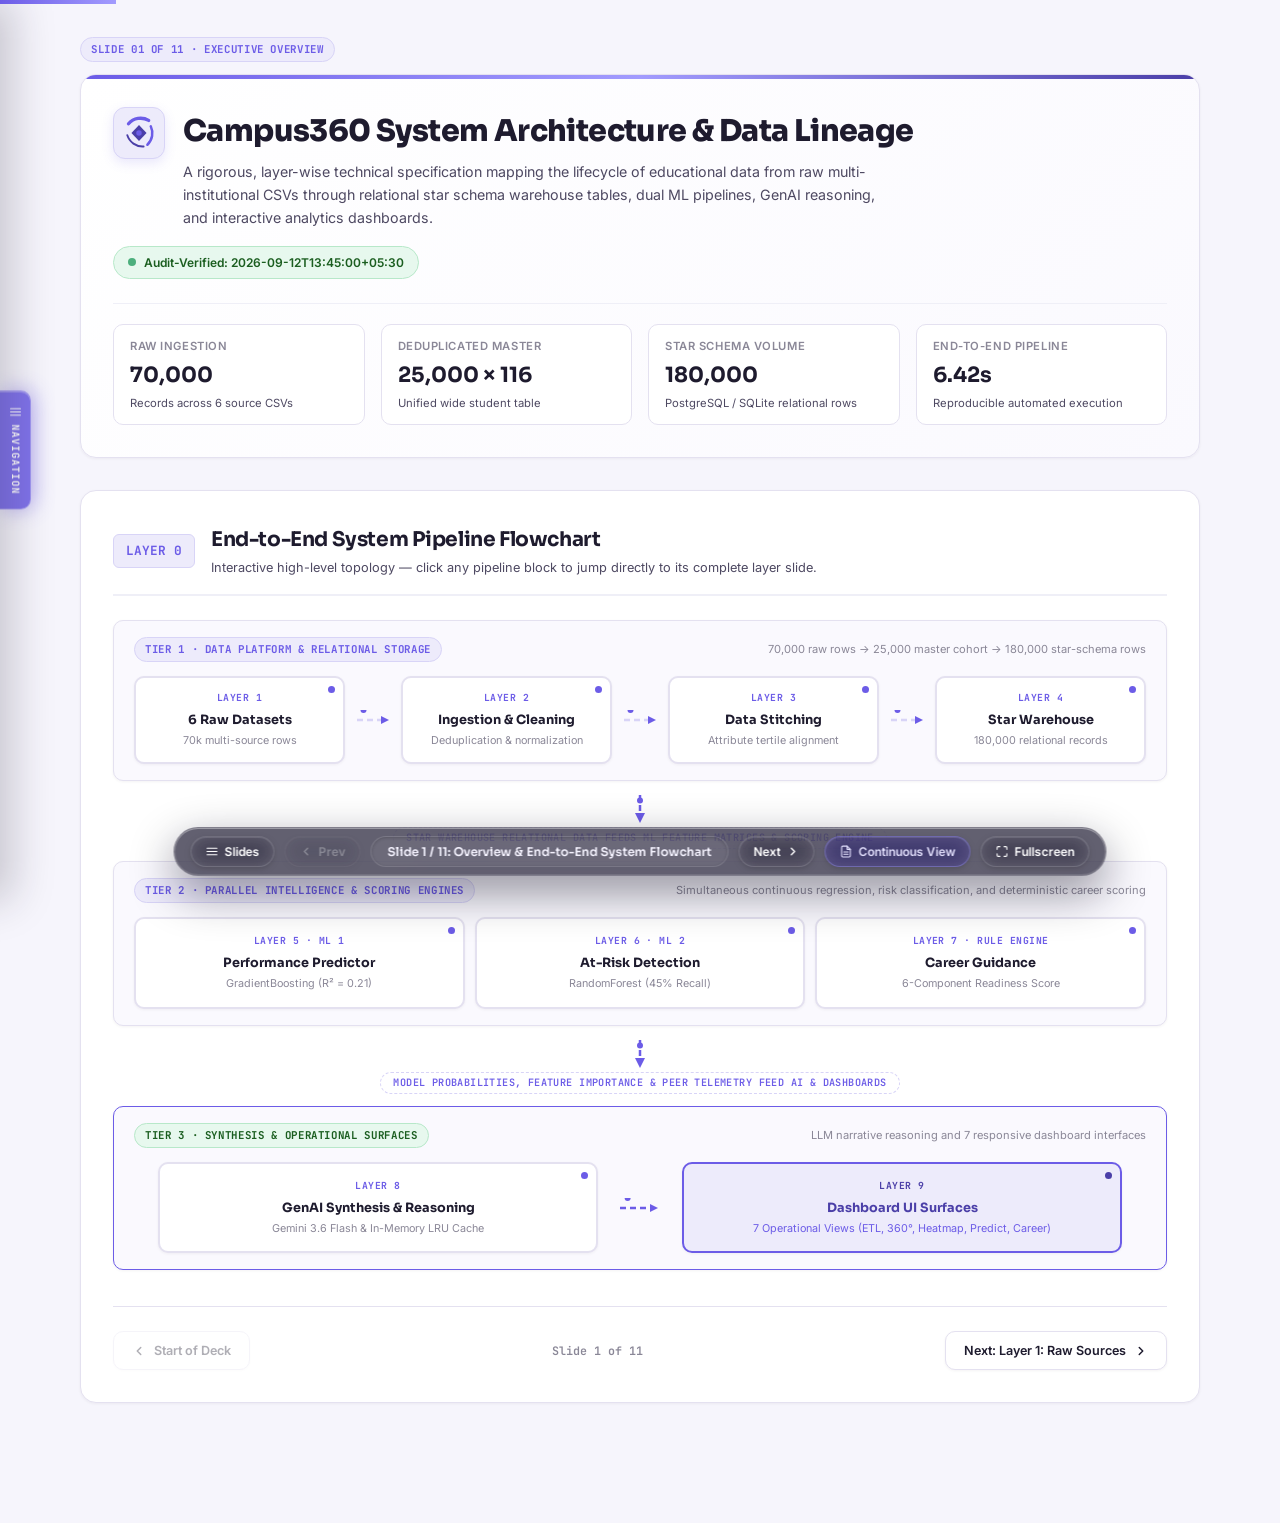
==== Arch.html @ 219dda18 "docs: add architecture reference HTML page and remove logo-full.svg asset" ====
<!DOCTYPE html>
<html lang="en">
<head>
  <meta charset="UTF-8" />
  <meta name="viewport" content="width=device-width, initial-scale=1.0" />
  <title>Campus360 — Architecture & Data Lineage Reference</title>
  <link rel="icon" type="image/svg+xml" href="src/dashboard/assets/logo-icon.svg" />
  <link rel="preconnect" href="https://fonts.googleapis.com" />
  <link rel="preconnect" href="https://fonts.gstatic.com" crossorigin />
  <link href="https://fonts.googleapis.com/css2?family=Inter:wght@400;500;600;700&family=Sora:wght@600;700;800&family=JetBrains+Mono:wght@400;500;600&display=swap" rel="stylesheet" />
  <style>
    :root {
      --primary: #6C5CE7;
      --primary-dark: #4B3FA8;
      --primary-light: #EDEBFB;
      --primary-border: #D8D4F7;
      --bg: #F6F5FC;
      --surface: #FFFFFF;
      --surface-subtle: #FAF9FE;
      --text: #1E1B2E;
      --text-secondary: #4E4962;
      --muted: #8A8797;
      --border: #E4E1F0;
      --border-light: #EFEFF7;
      --success: #4CAF7D;
      --success-bg: #E7F8EE;
      --success-border: #B7E8C9;
      --danger: #E85D75;
      --danger-bg: #FDEDEF;
      --danger-border: #F8B4C0;
      --warning: #D97706;
      --warning-bg: #FEF3C7;
      --warning-border: #FCD34D;
      --info: #3B82F6;
      --info-bg: #EFF6FF;
      --info-border: #BFDBFE;
      --radius-sm: 6px;
      --radius-md: 10px;
      --radius-lg: 16px;
      --shadow-sm: 0 1px 3px rgba(30, 27, 46, 0.05);
      --shadow-md: 0 4px 12px rgba(30, 27, 46, 0.08);
      --shadow-lg: 0 10px 25px rgba(108, 92, 231, 0.12);
    }

    * {
      box-sizing: border-box;
      margin: 0;
      padding: 0;
    }

    html {
      scroll-behavior: smooth;
      font-size: 15px;
    }

    body {
      font-family: 'Inter', -apple-system, BlinkMacSystemFont, sans-serif;
      background-color: var(--bg);
      color: var(--text);
      line-height: 1.6;
      -webkit-font-smoothing: antialiased;
      overflow-x: hidden;
    }

    h1, h2, h3, h4, h5 {
      font-family: 'Sora', sans-serif;
      color: var(--text);
      letter-spacing: -0.02em;
    }

    code, pre {
      font-family: 'JetBrains Mono', monospace;
    }

    /* Container Layout */
    .app-layout {
      display: flex;
      min-height: 100vh;
      position: relative;
    }

    /* Top Presentation Progress Bar */
    #presentation-progress {
      position: fixed;
      top: 0;
      left: 0;
      height: 4px;
      background: linear-gradient(90deg, #6C5CE7 0%, #A29BFE 100%);
      z-index: 1500;
      transition: width 0.25s cubic-bezier(0.16, 1, 0.3, 1);
      width: 9%;
    }

    /* Left Edge Hover Trigger Hotspot */
    .sidebar-hover-zone {
      position: fixed;
      top: 0;
      left: 0;
      width: 28px;
      height: 100vh;
      z-index: 998;
      background: transparent;
    }

    /* Left Floating Peek Tab - Glassmorphism */
    .sidebar-peek-tab {
      position: fixed;
      left: 0;
      top: 50%;
      transform: translateY(-50%);
      background: rgba(108, 92, 231, 0.85);
      -webkit-backdrop-filter: blur(14px) saturate(180%);
      backdrop-filter: blur(14px) saturate(180%);
      color: #FFFFFF;
      padding: 14px 7px;
      border-top-right-radius: 10px;
      border-bottom-right-radius: 10px;
      border: 1px solid rgba(255, 255, 255, 0.25);
      border-left: none;
      font-size: 0.68rem;
      font-weight: 700;
      font-family: 'JetBrains Mono', monospace;
      writing-mode: vertical-rl;
      text-orientation: mixed;
      letter-spacing: 0.1em;
      cursor: pointer;
      box-shadow: 3px 0 20px rgba(108, 92, 231, 0.45), 0 1px 0 rgba(255, 255, 255, 0.3) inset;
      z-index: 999;
      transition: all 0.2s ease;
      display: flex;
      align-items: center;
      gap: 6px;
      user-select: none;
    }

    .sidebar-peek-tab:hover {
      background: rgba(108, 92, 231, 0.98);
      padding-right: 10px;
      box-shadow: 4px 0 24px rgba(108, 92, 231, 0.6), 0 1px 0 rgba(255, 255, 255, 0.4) inset;
    }

    /* Sidebar Navigation (Slide-out Drawer in Presentation Mode) */
    .sidebar {
      width: 300px;
      background-color: var(--surface);
      border-right: 1px solid var(--border);
      position: fixed;
      top: 0;
      left: 0;
      height: 100vh;
      overflow-y: auto;
      flex-shrink: 0;
      display: flex;
      flex-direction: column;
      padding: 24px 18px;
      z-index: 1100;
      transform: translateX(-100%);
      transition: transform 0.28s cubic-bezier(0.16, 1, 0.3, 1);
      box-shadow: 12px 0 40px rgba(30, 27, 46, 0.22);
    }

    /* Open state for sidebar on hover or when pinned */
    .sidebar.is-hovered,
    .sidebar:hover,
    .sidebar.is-pinned {
      transform: translateX(0);
    }

    /* When pinned, adjust layout for desktop */
    body.sidebar-pinned .sidebar {
      transform: translateX(0);
    }
    body.sidebar-pinned .main-content {
      margin-left: 300px;
    }
    body.sidebar-pinned .sidebar-peek-tab {
      display: none;
    }

    .brand {
      display: flex;
      align-items: center;
      justify-content: space-between;
      margin-bottom: 20px;
      padding-bottom: 16px;
      border-bottom: 1px solid var(--border-light);
    }

    .brand-left {
      display: flex;
      align-items: center;
      gap: 12px;
    }

    .brand-icon {
      width: 40px;
      height: 40px;
      border-radius: 10px;
      background: linear-gradient(135deg, var(--primary) 0%, var(--primary-dark) 100%);
      color: white;
      display: flex;
      align-items: center;
      justify-content: center;
      font-family: 'Sora', sans-serif;
      font-weight: 800;
      font-size: 18px;
      box-shadow: 0 4px 10px rgba(108, 92, 231, 0.35);
    }

    .brand-text h1 {
      font-size: 1.1rem;
      font-weight: 700;
      color: var(--text);
    }

    .brand-text p {
      font-size: 0.72rem;
      color: var(--muted);
      font-weight: 600;
      text-transform: uppercase;
      letter-spacing: 0.05em;
    }

    .pin-btn {
      background: var(--surface-subtle);
      border: 1px solid var(--border);
      border-radius: 6px;
      padding: 5px 8px;
      font-size: 0.75rem;
      color: var(--muted);
      cursor: pointer;
      transition: all 0.15s ease;
    }

    .pin-btn:hover {
      color: var(--primary);
      border-color: var(--primary-border);
      background: var(--primary-light);
    }

    .pin-btn.pinned {
      background: var(--primary);
      color: #FFFFFF;
      border-color: var(--primary);
    }

    .sidebar-meta {
      background: var(--surface-subtle);
      border: 1px solid var(--border-light);
      border-radius: var(--radius-sm);
      padding: 10px 12px;
      margin-bottom: 16px;
      font-size: 0.75rem;
    }

    .sidebar-meta div {
      display: flex;
      justify-content: space-between;
      margin-bottom: 4px;
    }

    .sidebar-meta div:last-child {
      margin-bottom: 0;
    }

    .sidebar-meta .label {
      color: var(--muted);
    }

    .sidebar-meta .value {
      font-weight: 600;
      color: var(--text);
    }

    .nav-header {
      font-size: 0.7rem;
      text-transform: uppercase;
      letter-spacing: 0.08em;
      color: var(--muted);
      font-weight: 700;
      margin: 8px 0 8px 6px;
      display: flex;
      justify-content: space-between;
      align-items: center;
    }

    .nav-list {
      list-style: none;
      display: flex;
      flex-direction: column;
      gap: 3px;
      flex: 1;
    }

    .nav-link {
      display: flex;
      align-items: center;
      gap: 10px;
      padding: 8px 12px;
      border-radius: var(--radius-sm);
      color: var(--text-secondary);
      text-decoration: none;
      font-size: 0.83rem;
      font-weight: 500;
      transition: all 0.15s ease;
      cursor: pointer;
    }

    .nav-link:hover {
      background-color: var(--primary-light);
      color: var(--primary);
    }

    .nav-link.active {
      background-color: var(--primary);
      color: #FFFFFF;
      font-weight: 600;
      box-shadow: 0 2px 8px rgba(108, 92, 231, 0.25);
    }

    .nav-badge {
      font-size: 0.7rem;
      font-family: 'JetBrains Mono', monospace;
      padding: 2px 6px;
      border-radius: 4px;
      background: rgba(0, 0, 0, 0.05);
      color: inherit;
      margin-right: 2px;
    }

    .nav-link.active .nav-badge {
      background: rgba(255, 255, 255, 0.25);
      color: #FFFFFF;
    }

    /* Main Content Area */
    .main-content {
      flex: 1;
      min-width: 0;
      padding: 36px 48px 120px 48px;
      transition: margin-left 0.28s cubic-bezier(0.16, 1, 0.3, 1);
    }

    .content-wrapper {
      max-width: 1120px;
      margin: 0 auto;
    }

    /* Presentation Slide System */
    .presentation-slide {
      display: none;
    }

    .presentation-slide.active-slide {
      display: block;
      animation: slideFadeIn 0.25s cubic-bezier(0.16, 1, 0.3, 1);
    }

    @keyframes slideFadeIn {
      from {
        opacity: 0;
        transform: translateY(8px);
      }
      to {
        opacity: 1;
        transform: translateY(0);
      }
    }

    /* Continuous Scroll Mode (When toggled by user) */
    body.continuous-mode .presentation-slide {
      display: block !important;
      margin-bottom: 40px;
    }
    body.continuous-mode #presentation-progress {
      display: none;
    }

    /* Slide Header Meta Tag */
    .slide-meta-badge {
      display: inline-flex;
      align-items: center;
      gap: 6px;
      font-family: 'JetBrains Mono', monospace;
      font-size: 0.72rem;
      font-weight: 700;
      padding: 3px 10px;
      border-radius: 20px;
      background: var(--primary-light);
      color: var(--primary);
      border: 1px solid var(--primary-border);
      margin-bottom: 12px;
      text-transform: uppercase;
      letter-spacing: 0.06em;
    }

    /* Header Banner */
    .page-header {
      background: linear-gradient(135deg, #FFFFFF 0%, #FAF9FE 100%);
      border: 1px solid var(--border);
      border-radius: var(--radius-lg);
      padding: 32px;
      margin-bottom: 32px;
      box-shadow: var(--shadow-sm);
      position: relative;
      overflow: hidden;
    }

    .page-header::before {
      content: "";
      position: absolute;
      top: 0;
      left: 0;
      right: 0;
      height: 4px;
      background: linear-gradient(90deg, var(--primary) 0%, #A29BFE 50%, var(--primary-dark) 100%);
    }

    .header-top {
      display: flex;
      justify-content: space-between;
      align-items: flex-start;
      margin-bottom: 12px;
      flex-wrap: wrap;
      gap: 16px;
    }

    .header-title-group h1 {
      font-size: 2rem;
      font-weight: 800;
      color: var(--text);
      margin-bottom: 6px;
    }

    .header-title-group p {
      font-size: 0.95rem;
      color: var(--text-secondary);
      max-width: 720px;
    }

    .verification-chip {
      display: inline-flex;
      align-items: center;
      gap: 8px;
      background: var(--success-bg);
      border: 1px solid var(--success-border);
      color: #1B5E20;
      padding: 6px 14px;
      border-radius: 20px;
      font-size: 0.8rem;
      font-weight: 600;
    }

    .pulse-dot {
      width: 8px;
      height: 8px;
      border-radius: 50%;
      background: var(--success);
      box-shadow: 0 0 0 rgba(76, 175, 125, 0.4);
      animation: pulse 2s infinite;
    }

    @keyframes pulse {
      0% { box-shadow: 0 0 0 0 rgba(76, 175, 125, 0.7); }
      70% { box-shadow: 0 0 0 8px rgba(76, 175, 125, 0); }
      100% { box-shadow: 0 0 0 0 rgba(76, 175, 125, 0); }
    }

    .header-stats {
      display: grid;
      grid-template-columns: repeat(auto-fit, minmax(180px, 1fr));
      gap: 16px;
      margin-top: 24px;
      padding-top: 20px;
      border-top: 1px solid var(--border-light);
    }

    .stat-card {
      background: var(--surface);
      border: 1px solid var(--border);
      border-radius: var(--radius-md);
      padding: 12px 16px;
    }

    .stat-card .stat-label {
      font-size: 0.75rem;
      color: var(--muted);
      text-transform: uppercase;
      font-weight: 600;
      letter-spacing: 0.05em;
    }

    .stat-card .stat-val {
      font-family: 'Sora', sans-serif;
      font-size: 1.4rem;
      font-weight: 700;
      color: var(--text);
      margin-top: 4px;
    }

    .stat-card .stat-desc {
      font-size: 0.75rem;
      color: var(--text-secondary);
      margin-top: 2px;
    }

    /* Layer Section Styles */
    .layer-section {
      background: var(--surface);
      border: 1px solid var(--border);
      border-radius: var(--radius-lg);
      padding: 32px;
      box-shadow: var(--shadow-sm);
    }

    .layer-header {
      display: flex;
      align-items: center;
      gap: 16px;
      margin-bottom: 24px;
      padding-bottom: 16px;
      border-bottom: 2px solid var(--border-light);
    }

    .layer-badge {
      font-family: 'JetBrains Mono', monospace;
      font-weight: 700;
      font-size: 0.85rem;
      padding: 6px 12px;
      background: var(--primary-light);
      color: var(--primary);
      border: 1px solid var(--primary-border);
      border-radius: var(--radius-sm);
      flex-shrink: 0;
    }

    .layer-title-text h2 {
      font-size: 1.35rem;
      font-weight: 700;
      color: var(--text);
    }

    .layer-title-text p {
      font-size: 0.85rem;
      color: var(--text-secondary);
      margin-top: 2px;
    }

    /* Tables */
    .table-container {
      overflow-x: auto;
      margin: 16px 0;
      border-radius: var(--radius-md);
      border: 1px solid var(--border);
    }

    table {
      width: 100%;
      border-collapse: collapse;
      font-size: 0.85rem;
      text-align: left;
    }

    th {
      background: var(--surface-subtle);
      color: var(--text);
      font-weight: 600;
      padding: 12px 16px;
      border-bottom: 1px solid var(--border);
      white-space: nowrap;
    }

    td {
      padding: 12px 16px;
      border-bottom: 1px solid var(--border-light);
      color: var(--text-secondary);
    }

    tr:last-child td {
      border-bottom: none;
    }

    tr:hover td {
      background-color: #FAFAFD;
    }

    .numeric {
      font-family: 'JetBrains Mono', monospace;
      font-weight: 600;
      color: var(--text);
    }

    .chip {
      display: inline-block;
      padding: 2px 8px;
      border-radius: 4px;
      font-size: 0.75rem;
      font-weight: 500;
    }

    .chip-primary { background: var(--primary-light); color: var(--primary); }
    .chip-success { background: var(--success-bg); color: #2E7D32; }
    .chip-warning { background: var(--warning-bg); color: #B45309; }
    .chip-danger  { background: var(--danger-bg); color: #C2185B; }
    .chip-gray    { background: #F1F1F5; color: #555; }

    /* Clickable Dataset Name in Layer 1 */
    .dataset-click-btn {
      background: transparent;
      border: none;
      padding: 4px 6px;
      border-radius: 6px;
      cursor: pointer;
      display: inline-flex;
      align-items: center;
      gap: 8px;
      color: var(--primary-dark);
      font-size: 0.85rem;
      font-family: inherit;
      text-align: left;
      transition: all 0.15s ease;
    }

    .dataset-click-btn:hover {
      background: var(--primary-light);
      color: var(--primary);
    }

    .dataset-click-btn strong {
      font-family: 'JetBrains Mono', monospace;
      font-weight: 600;
    }

    .inspect-tag {
      font-size: 0.7rem;
      font-family: 'JetBrains Mono', monospace;
      font-weight: 600;
      padding: 2px 6px;
      background: var(--primary-light);
      color: var(--primary);
      border: 1px solid var(--primary-border);
      border-radius: 4px;
      white-space: nowrap;
    }

    /* Cards Grid */
    .cards-grid {
      display: grid;
      grid-template-columns: repeat(auto-fit, minmax(320px, 1fr));
      gap: 16px;
      margin: 16px 0;
    }

    .info-card {
      background: var(--surface-subtle);
      border: 1px solid var(--border);
      border-radius: var(--radius-md);
      padding: 18px;
      display: flex;
      flex-direction: column;
      gap: 8px;
    }

    .info-card-header {
      display: flex;
      justify-content: space-between;
      align-items: center;
    }

    .info-card-title {
      font-family: 'Sora', sans-serif;
      font-size: 0.95rem;
      font-weight: 700;
      color: var(--text);
    }

    .flow-badge {
      display: inline-flex;
      align-items: center;
      gap: 6px;
      font-family: 'JetBrains Mono', monospace;
      font-size: 0.8rem;
      background: #FFFFFF;
      border: 1px solid var(--border);
      border-radius: 4px;
      padding: 4px 8px;
    }

    /* Callouts & Alert Banners */
    .callout {
      border-radius: var(--radius-md);
      padding: 16px 20px;
      margin: 20px 0;
      display: flex;
      gap: 16px;
      align-items: flex-start;
    }

    .callout-amber {
      background: #FFFBEB;
      border: 1px solid #FCD34D;
      border-left: 5px solid #F59E0B;
      color: #92400E;
    }

    .callout-coral {
      background: #FEF2F2;
      border: 1px solid #FECACA;
      border-left: 5px solid #EF4444;
      color: #991B1B;
    }

    .callout-purple {
      background: #F5F3FF;
      border: 1px solid #DDD6FE;
      border-left: 5px solid #6C5CE7;
      color: #4C1D95;
    }

    .callout-icon {
      font-size: 1.3rem;
      flex-shrink: 0;
      margin-top: 2px;
    }

    .callout-content h4 {
      font-size: 0.95rem;
      font-weight: 700;
      margin-bottom: 4px;
      color: inherit;
    }

    .callout-content p {
      font-size: 0.85rem;
      line-height: 1.5;
      color: inherit;
    }

    /* Collapsible Details */
    details {
      background: var(--surface-subtle);
      border: 1px solid var(--border);
      border-radius: var(--radius-md);
      margin: 14px 0;
      overflow: hidden;
    }

    summary {
      padding: 12px 18px;
      font-weight: 600;
      cursor: pointer;
      font-size: 0.85rem;
      color: var(--text);
      display: flex;
      align-items: center;
      justify-content: space-between;
      user-select: none;
      transition: background 0.15s ease;
    }

    summary:hover {
      background: #F1F0FA;
    }

    summary::after {
      content: "";
      width: 7px;
      height: 7px;
      border-right: 2px solid var(--muted);
      border-bottom: 2px solid var(--muted);
      transform: rotate(45deg);
      transition: transform 0.2s ease;
      display: inline-block;
      margin-left: 8px;
    }

    details[open] summary::after {
      transform: rotate(-135deg);
    }

    .details-body {
      padding: 16px 20px;
      border-top: 1px solid var(--border);
      background: #FFFFFF;
      font-size: 0.85rem;
    }

    /* Feature Category Tags */
    .feature-group {
      margin-bottom: 16px;
    }

    .feature-group-title {
      font-size: 0.8rem;
      font-weight: 700;
      text-transform: uppercase;
      letter-spacing: 0.05em;
      color: var(--muted);
      margin-bottom: 8px;
    }

    .feature-tags {
      display: flex;
      flex-wrap: wrap;
      gap: 6px;
    }

    .feature-tag {
      font-family: 'JetBrains Mono', monospace;
      font-size: 0.75rem;
      background: var(--surface-subtle);
      border: 1px solid var(--border);
      padding: 3px 8px;
      border-radius: 4px;
      color: var(--text-secondary);
    }

    .feature-tag.engineered {
      background: var(--primary-light);
      border-color: var(--primary-border);
      color: var(--primary);
      font-weight: 600;
    }

    .feature-tag.leakage {
      background: var(--danger-bg);
      border-color: var(--danger-border);
      color: var(--danger);
      text-decoration: line-through;
    }

    /* 2x2 Confusion Matrix */
    .cm-wrapper {
      max-width: 440px;
      margin: 16px 0;
      background: var(--surface-subtle);
      border: 1px solid var(--border);
      border-radius: var(--radius-md);
      padding: 18px;
    }

    .cm-grid {
      display: grid;
      grid-template-columns: 90px 1fr 1fr;
      grid-template-rows: 32px 1fr 1fr;
      gap: 6px;
      margin-top: 10px;
      font-size: 0.8rem;
      text-align: center;
    }

    .cm-header-cell {
      display: flex;
      align-items: center;
      justify-content: center;
      font-weight: 600;
      color: var(--muted);
      font-size: 0.75rem;
      text-transform: uppercase;
    }

    .cm-cell {
      background: var(--surface);
      border: 1px solid var(--border);
      border-radius: var(--radius-sm);
      padding: 12px 8px;
      display: flex;
      flex-direction: column;
      justify-content: center;
      align-items: center;
    }

    .cm-cell .cm-val {
      font-family: 'JetBrains Mono', monospace;
      font-size: 1.15rem;
      font-weight: 700;
      color: var(--text);
    }

    .cm-cell .cm-pct {
      font-size: 0.7rem;
      color: var(--muted);
      margin-top: 2px;
    }

    .cm-cell .cm-tag {
      font-size: 0.65rem;
      font-weight: 700;
      text-transform: uppercase;
      margin-bottom: 2px;
    }

    .cm-cell.tn .cm-tag { color: var(--success); }
    .cm-cell.tp .cm-tag { color: var(--info); }
    .cm-cell.fp .cm-tag { color: var(--warning); }
    .cm-cell.fn .cm-tag { color: var(--danger); }

    /* Interactive Overview Flowchart - Structured 3-Tier Architecture */
    .arch-topology-container {
      display: flex;
      flex-direction: column;
      gap: 6px;
      margin: 18px 0;
    }

    .arch-tier {
      background: var(--surface-subtle);
      border: 1px solid var(--border);
      border-radius: var(--radius-md);
      padding: 16px 20px;
      box-shadow: var(--shadow-sm);
      transition: all 0.2s ease;
    }

    .arch-tier:hover {
      border-color: var(--primary-border);
      box-shadow: 0 4px 14px rgba(108, 92, 231, 0.08);
    }

    .arch-tier-header {
      display: flex;
      justify-content: space-between;
      align-items: center;
      margin-bottom: 14px;
      flex-wrap: wrap;
      gap: 8px;
    }

    .arch-tier-pill {
      font-family: 'JetBrains Mono', monospace;
      font-size: 0.72rem;
      font-weight: 700;
      text-transform: uppercase;
      letter-spacing: 0.06em;
      padding: 3px 10px;
      border-radius: 20px;
      background: var(--primary-light);
      color: var(--primary);
      border: 1px solid var(--primary-border);
    }

    .arch-tier-meta {
      font-size: 0.74rem;
      color: var(--muted);
      font-family: 'Inter', sans-serif;
    }

    .arch-tier-grid {
      display: flex;
      align-items: center;
      justify-content: space-between;
      gap: 10px;
    }

    .arch-tier-grid.four-cols .overview-node {
      flex: 1;
      min-width: 0;
      padding: 12px 10px;
    }

    .arch-tier-grid.three-cols .overview-node {
      flex: 1;
      min-width: 0;
      padding: 14px 16px;
    }

    .arch-tier-grid.two-cols {
      justify-content: center;
      gap: 20px;
    }

    .arch-tier-grid.two-cols .overview-node {
      flex: 1;
      max-width: 440px;
      padding: 14px 20px;
    }

    .tier-flow-h {
      display: inline-flex;
      align-items: center;
      justify-content: center;
      flex-shrink: 0;
    }

    .inter-tier-stream {
      display: flex;
      flex-direction: column;
      align-items: center;
      justify-content: center;
      padding: 6px 0;
      user-select: none;
    }

    .inter-stream-line {
      display: flex;
      align-items: center;
      justify-content: center;
      height: 32px;
    }

    .inter-stream-label {
      font-family: 'JetBrains Mono', monospace;
      font-size: 0.68rem;
      font-weight: 600;
      color: var(--primary);
      letter-spacing: 0.04em;
      text-transform: uppercase;
      margin-top: 2px;
      text-align: center;
      background: var(--surface);
      padding: 2px 12px;
      border-radius: 12px;
      border: 1px dashed var(--primary-border);
    }

    @media (max-width: 860px) {
      .arch-tier-grid {
        flex-direction: column;
        gap: 12px;
      }
      .arch-tier-grid .overview-node {
        width: 100%;
      }
      .tier-flow-h {
        transform: rotate(90deg);
        margin: 4px 0;
      }
    }

    .overview-node {
      display: flex;
      flex-direction: column;
      align-items: center;
      justify-content: center;
      background: var(--surface);
      border: 2px solid var(--border);
      border-radius: var(--radius-md);
      padding: 14px 20px;
      text-decoration: none;
      color: var(--text);
      transition: all 0.2s cubic-bezier(0.4, 0, 0.2, 1);
      box-shadow: var(--shadow-sm);
      position: relative;
      cursor: pointer;
    }

    .overview-node:hover {
      border-color: var(--primary);
      transform: translateY(-3px);
      box-shadow: var(--shadow-md);
      background: #FFFFFF;
    }

    .overview-node:active {
      transform: scale(0.98);
    }

    .overview-node .node-layer {
      font-size: 0.65rem;
      font-family: 'JetBrains Mono', monospace;
      font-weight: 700;
      color: var(--primary);
      text-transform: uppercase;
      letter-spacing: 0.05em;
      margin-bottom: 4px;
    }

    .overview-node .node-title {
      font-family: 'Sora', sans-serif;
      font-weight: 700;
      font-size: 0.85rem;
      text-align: center;
    }

    .overview-node .node-sub {
      font-size: 0.72rem;
      color: var(--muted);
      margin-top: 2px;
      text-align: center;
    }

    .overview-arrow {
      color: var(--primary);
      font-size: 1.2rem;
      font-weight: 700;
    }

    /* Animated Flow Streams & Connectors */
    .dash-stream {
      stroke-dasharray: 6, 4;
      animation: dashStreamAnim 1.2s linear infinite;
    }

    @keyframes dashStreamAnim {
      from { stroke-dashoffset: 10; }
      to { stroke-dashoffset: 0; }
    }

    .dash-stream-v {
      stroke-dasharray: 6, 4;
      animation: dashStreamVAnim 1.2s linear infinite;
    }

    @keyframes dashStreamVAnim {
      from { stroke-dashoffset: 10; }
      to { stroke-dashoffset: 0; }
    }

    .flow-pipe-h {
      display: inline-flex;
      align-items: center;
      justify-content: center;
      flex-shrink: 0;
      color: var(--primary);
      transition: transform 0.2s ease;
    }

    .flow-pipe-h:hover {
      transform: scale(1.1);
    }

    .flow-pipe-v {
      display: flex;
      align-items: center;
      justify-content: center;
      margin: 4px auto;
      color: var(--primary);
      transition: transform 0.2s ease;
    }

    .flow-pipe-v:hover {
      transform: scale(1.1);
    }

    /* Flow Step Micro-Arrow for Layer 2 & In-Card Transformations */
    .flow-step-arrow {
      display: inline-flex;
      align-items: center;
      justify-content: center;
      color: var(--primary);
      margin: 0 4px;
      vertical-align: middle;
    }

    /* Live Beacon on Interactive Flow Nodes */
    .node-live-beacon {
      position: absolute;
      top: 8px;
      right: 8px;
      width: 7px;
      height: 7px;
      border-radius: 50%;
      background: var(--primary);
      box-shadow: 0 0 0 rgba(108, 92, 231, 0.4);
      animation: beaconPulse 2s infinite;
    }

    @keyframes beaconPulse {
      0% { box-shadow: 0 0 0 0 rgba(108, 92, 231, 0.7); }
      70% { box-shadow: 0 0 0 7px rgba(108, 92, 231, 0); }
      100% { box-shadow: 0 0 0 0 rgba(108, 92, 231, 0); }
    }

    /* Animated Flow Ribbons (Layer 2, 5, 6, 7, 8, 9) */
    .pipeline-flow-ribbon {
      display: flex;
      align-items: center;
      gap: 8px;
      background: var(--surface-subtle);
      border: 1px solid var(--border);
      border-radius: var(--radius-md);
      padding: 14px 18px;
      margin: 18px 0;
      overflow-x: auto;
      box-shadow: var(--shadow-sm);
    }

    .flow-ribbon-step {
      display: flex;
      flex-direction: column;
      background: #FFFFFF;
      border: 1px solid var(--border);
      border-radius: var(--radius-sm);
      padding: 10px 14px;
      min-width: 160px;
      flex-shrink: 0;
      position: relative;
      transition: all 0.18s ease;
    }

    .flow-ribbon-step:hover {
      border-color: var(--primary);
      transform: translateY(-2px);
      box-shadow: 0 4px 12px rgba(108, 92, 231, 0.12);
    }

    .flow-ribbon-step.highlight {
      border-color: var(--primary);
      background: #FAF9FE;
    }

    .flow-ribbon-step .step-badge {
      font-family: 'JetBrains Mono', monospace;
      font-size: 0.65rem;
      font-weight: 700;
      color: var(--primary);
      text-transform: uppercase;
      letter-spacing: 0.05em;
    }

    .flow-ribbon-step .step-title {
      font-family: 'Sora', sans-serif;
      font-weight: 700;
      font-size: 0.82rem;
      color: var(--text);
      margin: 3px 0 1px 0;
    }

    .flow-ribbon-step .step-sub {
      font-size: 0.72rem;
      color: var(--muted);
      line-height: 1.35;
    }

    /* Layer 3 Multi-Source Convergence Flow Diagram */
    .stitching-flow-card {
      background: linear-gradient(135deg, #FAF9FE 0%, #FFFFFF 100%);
      border: 1px solid var(--primary-border);
      border-radius: var(--radius-lg);
      padding: 24px;
      margin: 22px 0;
      box-shadow: var(--shadow-sm);
    }

    .stitching-flow-title {
      display: flex;
      align-items: center;
      gap: 10px;
      font-family: 'Sora', sans-serif;
      font-size: 1rem;
      font-weight: 700;
      color: var(--primary-dark);
      margin-bottom: 20px;
      padding-bottom: 12px;
      border-bottom: 1px solid var(--border-light);
    }

    .stitching-flow-grid {
      display: grid;
      grid-template-columns: 240px auto 260px;
      gap: 16px;
      align-items: center;
    }

    @media (max-width: 960px) {
      .stitching-flow-grid {
        grid-template-columns: 1fr;
        gap: 20px;
      }
    }

    .stitching-sources-list {
      display: flex;
      flex-direction: column;
      gap: 8px;
    }

    .stitch-source-pill {
      background: #FFFFFF;
      border: 1px solid var(--border);
      border-radius: var(--radius-sm);
      padding: 8px 12px;
      display: flex;
      justify-content: space-between;
      align-items: center;
      font-size: 0.78rem;
      transition: all 0.15s ease;
    }

    .stitch-source-pill:hover {
      border-color: var(--primary);
      transform: translateX(4px);
      box-shadow: 0 2px 8px rgba(108, 92, 231, 0.15);
    }

    .stitch-source-pill.is-anchor {
      border-left: 4px solid var(--primary);
      background: #FAF9FE;
    }

    .stitch-source-name {
      font-family: 'JetBrains Mono', monospace;
      font-weight: 600;
      color: var(--text);
    }

    .stitch-source-rows {
      font-family: 'JetBrains Mono', monospace;
      font-size: 0.7rem;
      color: var(--muted);
    }

    .stitching-center-engine {
      display: flex;
      flex-direction: column;
      align-items: center;
      gap: 12px;
      padding: 0 8px;
      text-align: center;
    }

    .engine-core-box {
      background: #FFFFFF;
      border: 2px solid var(--primary);
      border-radius: var(--radius-md);
      padding: 16px 20px;
      box-shadow: 0 4px 16px rgba(108, 92, 231, 0.15);
      width: 100%;
      max-width: 290px;
      position: relative;
    }

    .engine-core-box .box-tag {
      font-family: 'JetBrains Mono', monospace;
      font-size: 0.65rem;
      font-weight: 700;
      color: var(--primary);
      text-transform: uppercase;
      letter-spacing: 0.06em;
    }

    .engine-core-box .box-title {
      font-family: 'Sora', sans-serif;
      font-weight: 700;
      font-size: 0.9rem;
      color: var(--text);
      margin: 4px 0 2px 0;
    }

    .engine-core-box .box-desc {
      font-size: 0.73rem;
      color: var(--text-secondary);
      line-height: 1.4;
    }

    .engine-filter-badge {
      background: var(--warning-bg);
      border: 1px solid var(--warning-border);
      color: #92400E;
      border-radius: 20px;
      padding: 4px 12px;
      font-size: 0.72rem;
      font-weight: 600;
      display: inline-flex;
      align-items: center;
      gap: 6px;
    }

    .stitching-dest-card {
      background: #FFFFFF;
      border: 2px solid var(--success);
      border-radius: var(--radius-md);
      padding: 18px;
      box-shadow: 0 4px 18px rgba(76, 175, 125, 0.18);
      display: flex;
      flex-direction: column;
      gap: 6px;
      position: relative;
    }

    .stitching-dest-card .dest-tag {
      font-family: 'JetBrains Mono', monospace;
      font-size: 0.68rem;
      font-weight: 700;
      color: var(--success);
      text-transform: uppercase;
      letter-spacing: 0.05em;
      display: flex;
      align-items: center;
      gap: 6px;
    }

    .stitching-dest-card .dest-filename {
      font-family: 'JetBrains Mono', monospace;
      font-weight: 700;
      font-size: 0.95rem;
      color: var(--text);
    }

    .stitching-dest-card .dest-metrics {
      font-size: 0.8rem;
      color: var(--text-secondary);
      margin-top: 4px;
    }

    /* In-Slide Footer Navigation Bar */
    .slide-nav-footer {
      display: flex;
      justify-content: space-between;
      align-items: center;
      margin-top: 36px;
      padding-top: 24px;
      border-top: 1px solid var(--border);
      gap: 16px;
      flex-wrap: wrap;
    }

    .slide-nav-btn {
      background: var(--surface);
      border: 1px solid var(--border);
      border-radius: var(--radius-md);
      padding: 11px 18px;
      color: var(--text);
      font-family: 'Inter', sans-serif;
      font-size: 0.84rem;
      font-weight: 600;
      cursor: pointer;
      display: inline-flex;
      align-items: center;
      gap: 8px;
      transition: all 0.18s ease;
      box-shadow: var(--shadow-sm);
      user-select: none;
    }

    .slide-nav-btn:hover:not(:disabled) {
      border-color: var(--primary);
      color: var(--primary);
      transform: translateY(-2px);
      box-shadow: var(--shadow-md);
      background: var(--surface-subtle);
    }

    .slide-nav-btn:active:not(:disabled) {
      transform: scale(0.98);
    }

    .slide-nav-btn:disabled {
      opacity: 0.35;
      cursor: not-allowed;
      transform: none;
    }

    .slide-nav-progress-text {
      font-family: 'JetBrains Mono', monospace;
      font-size: 0.78rem;
      color: var(--muted);
      font-weight: 600;
    }

    /* Sidebar Close Button */
    .sidebar-close-btn {
      background: var(--surface-subtle);
      border: 1px solid var(--border);
      border-radius: 6px;
      width: 28px;
      height: 28px;
      display: inline-flex;
      align-items: center;
      justify-content: center;
      cursor: pointer;
      color: var(--muted);
      transition: all 0.15s ease;
    }

    .sidebar-close-btn:hover {
      border-color: var(--danger-border);
      color: var(--danger);
      background: var(--danger-bg);
    }

    /* ER Diagram Visual Layout */
    .er-diagram-container {
      display: grid;
      grid-template-columns: 1fr 1.6fr;
      gap: 24px;
      background: var(--surface-subtle);
      border: 1px solid var(--border);
      border-radius: var(--radius-md);
      padding: 24px;
      margin: 20px 0;
    }

    @media (max-width: 860px) {
      .er-diagram-container {
        grid-template-columns: 1fr;
      }
    }

    .er-entity {
      background: #FFFFFF;
      border: 1px solid var(--border);
      border-radius: var(--radius-md);
      box-shadow: var(--shadow-sm);
      overflow: hidden;
      margin-bottom: 12px;
    }

    .er-entity:last-child {
      margin-bottom: 0;
    }

    .er-entity-header {
      padding: 10px 14px;
      background: var(--primary-light);
      border-bottom: 1px solid var(--primary-border);
      display: flex;
      justify-content: space-between;
      align-items: center;
    }

    .er-entity-name {
      font-family: 'JetBrains Mono', monospace;
      font-weight: 700;
      font-size: 0.85rem;
      color: var(--primary-dark);
    }

    .er-entity-rows {
      font-size: 0.7rem;
      font-family: 'JetBrains Mono', monospace;
      color: var(--muted);
    }

    .er-fields {
      padding: 8px 14px;
      list-style: none;
      font-size: 0.78rem;
    }

    .er-field {
      display: flex;
      justify-content: space-between;
      padding: 4px 0;
      border-bottom: 1px dashed var(--border-light);
      font-family: 'JetBrains Mono', monospace;
    }

    .er-field:last-child {
      border-bottom: none;
    }

    .er-field .pk {
      color: #B45309;
      font-weight: 700;
      display: flex;
      align-items: center;
      gap: 4px;
    }

    .er-field .fk {
      color: var(--primary);
      font-weight: 700;
      display: flex;
      align-items: center;
      gap: 4px;
    }

    .er-connector-note {
      display: flex;
      align-items: center;
      gap: 8px;
      font-size: 0.75rem;
      color: var(--muted);
      margin-top: 12px;
      padding: 8px 12px;
      background: #FFFFFF;
      border: 1px solid var(--border-light);
      border-radius: var(--radius-sm);
    }

    /* Weight bars */
    .weight-item {
      margin-bottom: 12px;
    }

    .weight-item:last-child {
      margin-bottom: 0;
    }

    .weight-header {
      display: flex;
      justify-content: space-between;
      font-size: 0.8rem;
      font-weight: 600;
      margin-bottom: 4px;
    }

    .weight-bar-bg {
      height: 8px;
      background: var(--border-light);
      border-radius: 4px;
      overflow: hidden;
    }

    .weight-bar-fill {
      height: 100%;
      background: var(--primary);
      border-radius: 4px;
    }

    /* Floating Presenter Toolbar at Bottom - Frosted Glassmorphism */
    #presenter-bar {
      position: fixed;
      bottom: 24px;
      left: 50%;
      transform: translateX(-50%);
      background: rgba(24, 21, 45, 0.68);
      -webkit-backdrop-filter: blur(24px) saturate(190%) contrast(105%);
      backdrop-filter: blur(24px) saturate(190%) contrast(105%);
      color: #FFFFFF;
      border: 1px solid rgba(255, 255, 255, 0.2);
      border-radius: 44px;
      padding: 8px 16px;
      display: flex;
      align-items: center;
      gap: 10px;
      box-shadow: 0 16px 45px rgba(10, 8, 28, 0.45), 
                  0 0 0 1px rgba(255, 255, 255, 0.1) inset, 
                  0 1px 0 0 rgba(255, 255, 255, 0.3) inset;
      z-index: 1200;
      user-select: none;
      transition: all 0.25s cubic-bezier(0.16, 1, 0.3, 1);
    }

    #presenter-bar:hover {
      background: rgba(24, 21, 45, 0.78);
      border-color: rgba(255, 255, 255, 0.28);
      box-shadow: 0 20px 52px rgba(10, 8, 28, 0.52), 
                  0 0 0 1px rgba(255, 255, 255, 0.14) inset, 
                  0 1px 0 0 rgba(255, 255, 255, 0.38) inset;
    }

    .pres-btn {
      background: rgba(255, 255, 255, 0.09);
      border: 1px solid rgba(255, 255, 255, 0.14);
      -webkit-backdrop-filter: blur(10px);
      backdrop-filter: blur(10px);
      color: #FFFFFF;
      font-family: 'Inter', sans-serif;
      font-weight: 600;
      font-size: 0.8rem;
      padding: 7px 14px;
      border-radius: 22px;
      cursor: pointer;
      display: inline-flex;
      align-items: center;
      gap: 6px;
      transition: all 0.18s cubic-bezier(0.16, 1, 0.3, 1);
      white-space: nowrap;
      box-shadow: 0 2px 6px rgba(0, 0, 0, 0.16), 0 1px 0 rgba(255, 255, 255, 0.12) inset;
    }

    .pres-btn:hover:not(:disabled) {
      background: rgba(108, 92, 231, 0.82);
      border-color: rgba(162, 155, 254, 0.6);
      transform: translateY(-1px);
      box-shadow: 0 4px 14px rgba(108, 92, 231, 0.45), 0 1px 0 rgba(255, 255, 255, 0.28) inset;
    }

    .pres-btn:active:not(:disabled) {
      transform: translateY(1px);
    }

    .pres-btn:disabled {
      opacity: 0.32;
      cursor: not-allowed;
    }

    .pres-btn.active-fs {
      background: rgba(76, 175, 125, 0.38);
      border-color: rgba(76, 175, 125, 0.65);
      color: #A3E6B4;
    }

    .pres-info-pill {
      font-size: 0.8rem;
      font-weight: 600;
      color: #F3F1FD;
      font-family: 'Sora', sans-serif;
      min-width: 250px;
      text-align: center;
      padding: 5px 16px;
      white-space: nowrap;
      background: rgba(255, 255, 255, 0.06);
      border: 1px solid rgba(255, 255, 255, 0.1);
      border-radius: 20px;
      box-shadow: 0 1px 3px rgba(0, 0, 0, 0.18) inset;
    }

    .mode-toggle-btn {
      background: rgba(108, 92, 231, 0.26);
      border: 1px solid rgba(162, 155, 254, 0.38);
      color: #E2DFFC;
    }
    .mode-toggle-btn:hover {
      background: rgba(108, 92, 231, 0.88);
      border-color: rgba(162, 155, 254, 0.7);
      color: #FFFFFF;
    }

    /* Presentation Fullscreen Mode (True or Simulated) */
    body.presentation-fullscreen {
      overflow: hidden !important;
      position: fixed !important;
      inset: 0 !important;
      width: 100vw !important;
      height: 100vh !important;
      z-index: 999999 !important;
      background: var(--bg) !important;
    }
    body.presentation-fullscreen .main-content {
      height: 100vh !important;
      overflow-y: auto !important;
      padding: 24px 36px 100px 36px !important;
    }

    /* Modal for Dataset Columns */
    #dataset-modal {
      position: fixed;
      inset: 0;
      background: rgba(20, 18, 35, 0.65);
      backdrop-filter: blur(5px);
      z-index: 2000;
      display: none;
      align-items: center;
      justify-content: center;
      padding: 24px;
    }

    .modal-card {
      background: var(--surface);
      border-radius: var(--radius-lg);
      max-width: 820px;
      width: 100%;
      max-height: 85vh;
      display: flex;
      flex-direction: column;
      box-shadow: 0 20px 60px rgba(0, 0, 0, 0.35);
      border: 1px solid var(--border);
      overflow: hidden;
      animation: modalPop 0.22s cubic-bezier(0.16, 1, 0.3, 1);
    }

    @keyframes modalPop {
      from { opacity: 0; transform: scale(0.96) translateY(10px); }
      to { opacity: 1; transform: scale(1) translateY(0); }
    }

    .modal-header {
      padding: 20px 24px;
      background: var(--surface-subtle);
      border-bottom: 1px solid var(--border-light);
      display: flex;
      justify-content: space-between;
      align-items: flex-start;
      gap: 16px;
    }

    .modal-title-group h3 {
      font-size: 1.15rem;
      font-family: 'JetBrains Mono', monospace;
      color: var(--primary-dark);
      margin-bottom: 4px;
    }

    .modal-title-group p {
      font-size: 0.8rem;
      color: var(--text-secondary);
    }

    .modal-close-btn {
      background: var(--surface);
      border: 1px solid var(--border);
      width: 32px;
      height: 32px;
      border-radius: 50%;
      cursor: pointer;
      display: flex;
      align-items: center;
      justify-content: center;
      font-size: 1rem;
      color: var(--muted);
      transition: all 0.15s ease;
    }

    .modal-close-btn:hover {
      color: var(--danger);
      border-color: var(--danger-border);
      background: var(--danger-bg);
    }

    .modal-search-box {
      padding: 14px 24px;
      border-bottom: 1px solid var(--border-light);
      background: #FFFFFF;
      display: flex;
      gap: 12px;
      align-items: center;
    }

    .modal-search-box input {
      flex: 1;
      border: 1px solid var(--border);
      border-radius: var(--radius-sm);
      padding: 9px 14px;
      font-size: 0.85rem;
      font-family: inherit;
      outline: none;
      transition: border-color 0.15s ease;
    }

    .modal-search-box input:focus {
      border-color: var(--primary);
      box-shadow: 0 0 0 3px rgba(108, 92, 231, 0.12);
    }

    .modal-body {
      padding: 20px 24px;
      overflow-y: auto;
      flex: 1;
      background: #FFFFFF;
    }

    .cols-grid {
      display: flex;
      flex-wrap: wrap;
      gap: 8px;
    }

    .col-pill {
      display: inline-flex;
      align-items: center;
      gap: 6px;
      padding: 6px 12px;
      background: var(--surface-subtle);
      border: 1px solid var(--border);
      border-radius: var(--radius-sm);
      font-family: 'JetBrains Mono', monospace;
      font-size: 0.8rem;
      color: var(--text);
      cursor: pointer;
      transition: all 0.15s ease;
      user-select: none;
    }

    .col-pill:hover {
      background: var(--primary-light);
      border-color: var(--primary-border);
      color: var(--primary);
      transform: translateY(-1px);
    }

    .col-pill .col-idx {
      font-size: 0.65rem;
      color: var(--muted);
      font-weight: 700;
      background: #FFFFFF;
      padding: 1px 5px;
      border-radius: 3px;
      border: 1px solid var(--border-light);
    }

    .modal-footer {
      padding: 14px 24px;
      background: var(--surface-subtle);
      border-top: 1px solid var(--border-light);
      display: flex;
      justify-content: space-between;
      align-items: center;
    }

    .copy-all-btn {
      background: #FFFFFF;
      border: 1px solid var(--border);
      color: var(--text-secondary);
      font-size: 0.78rem;
      font-weight: 600;
      padding: 7px 14px;
      border-radius: var(--radius-sm);
      cursor: pointer;
      display: inline-flex;
      align-items: center;
      gap: 6px;
      transition: all 0.15s ease;
    }

    .copy-all-btn:hover {
      border-color: var(--primary);
      color: var(--primary);
    }

    /* Toast Notification - Glassmorphism */
    #toast-msg {
      position: fixed;
      bottom: 88px;
      left: 50%;
      transform: translateX(-50%);
      background: rgba(26, 22, 50, 0.82);
      -webkit-backdrop-filter: blur(16px) saturate(180%);
      backdrop-filter: blur(16px) saturate(180%);
      color: #FFFFFF;
      padding: 9px 20px;
      border-radius: 24px;
      font-size: 0.82rem;
      font-weight: 500;
      border: 1px solid rgba(255, 255, 255, 0.18);
      box-shadow: 0 10px 30px rgba(10, 8, 28, 0.4), 0 1px 0 rgba(255, 255, 255, 0.2) inset;
      z-index: 2500;
      display: none;
      animation: toastPop 0.2s ease-out;
    }

    @keyframes toastPop {
      from { opacity: 0; transform: translate(-50%, 10px); }
      to { opacity: 1; transform: translate(-50%, 0); }
    }
  </style>
</head>
<body>

<!-- Presentation Progress Bar -->
<div id="presentation-progress"></div>

<!-- Left Side Hover Zone & Tab -->
<div id="sidebar-hover-zone" class="sidebar-hover-zone"></div>
<div id="sidebar-peek-tab" class="sidebar-peek-tab" title="Click or hover to open Slide Navigation">
  <svg width="13" height="13" viewBox="0 0 24 24" fill="none" stroke="currentColor" stroke-width="2.2" stroke-linecap="round" stroke-linejoin="round"><line x1="3" y1="12" x2="21" y2="12"></line><line x1="3" y1="6" x2="21" y2="6"></line><line x1="3" y1="18" x2="21" y2="18"></line></svg><span>NAVIGATION</span>
</div>

<div class="app-layout">
  <!-- Sidebar Navigation (Drawer / Hover-out) -->
  <aside class="sidebar" id="sidebar">
    <div class="brand">
      <div class="brand-left">
        <div class="brand-icon" style="background: transparent; box-shadow: none; width: 38px; height: 38px; padding: 0;">
          <svg xmlns="http://www.w3.org/2000/svg" viewBox="0 0 100 100" width="38" height="38" role="img" aria-label="Campus360 Logo">
            <path fill="none" stroke="#6C5CE7" stroke-linecap="round" stroke-width="8" d="M25 28 A38 38 0 0 1 73 20"/>
            <path fill="none" stroke="#6C5CE7" stroke-linecap="round" stroke-width="6" d="M78 34 A38 38 0 0 1 70 78"/>
            <path fill="none" stroke="#4B3FA8" stroke-linecap="round" stroke-width="4.5" d="M61 82 A38 38 0 0 1 22 55"/>
            <path fill="#4B3FA8" d="M50 31L68 50L50 69L32 50Z"/>
            <circle cx="50" cy="50" r="6.5" fill="#6C5CE7"/>
          </svg>
        </div>
        <div class="brand-text">
          <h1>Campus360</h1>
          <p>Architecture Deck</p>
        </div>
      </div>
      <div style="display: flex; align-items: center; gap: 6px;">
        <button class="pin-btn" id="pin-sidebar-btn" title="Pin sidebar open permanently"><svg width="12" height="12" viewBox="0 0 24 24" fill="none" stroke="currentColor" stroke-width="2" stroke-linecap="round" stroke-linejoin="round" style="vertical-align: middle; margin-right: 4px;"><line x1="12" y1="17" x2="12" y2="22"></line><path d="M5 17h14v-1.76a2 2 0 0 0-1.11-1.79l-1.78-.9A2 2 0 0 1 15 10.76V6h1a2 2 0 0 0 0-4H8a2 2 0 0 0 0 4h1v4.76a2 2 0 0 1-1.11 1.79l-1.78.9A2 2 0 0 0 5 15.24Z"></path></svg><span>Pin</span></button>
        <button class="sidebar-close-btn" id="close-sidebar-btn" onclick="closeSidebarDrawer()" title="Close Navigation Drawer"><svg width="13" height="13" viewBox="0 0 24 24" fill="none" stroke="currentColor" stroke-width="2.5" stroke-linecap="round" stroke-linejoin="round"><line x1="18" y1="6" x2="6" y2="18"></line><line x1="6" y1="6" x2="18" y2="18"></line></svg></button>
      </div>
    </div>

    <div class="sidebar-meta">
      <div>
        <span class="label">Status:</span>
        <span class="value" style="color: var(--success);">100% Live-Verified</span>
      </div>
      <div>
        <span class="label">Cohort:</span>
        <span class="value">25,000 Students</span>
      </div>
      <div>
        <span class="label">Warehouse:</span>
        <span class="value">180,000 Rows</span>
      </div>
      <div>
        <span class="label">Verified At:</span>
        <span class="value">2026-09-12</span>
      </div>
    </div>

    <div class="nav-header">
      <span>Presentation Pages</span>
      <span style="font-size: 0.65rem; color: var(--primary);">11 Slides</span>
    </div>

    <ul class="nav-list" id="nav-list">
      <li><a class="nav-link active" data-slide="0"><span class="nav-badge">00</span> Overview & Flow</a></li>
      <li><a class="nav-link" data-slide="1"><span class="nav-badge">L1</span> Raw Data Sources</a></li>
      <li><a class="nav-link" data-slide="2"><span class="nav-badge">L2</span> Ingestion & Clean</a></li>
      <li><a class="nav-link" data-slide="3"><span class="nav-badge">L3</span> Data Stitching</a></li>
      <li><a class="nav-link" data-slide="4"><span class="nav-badge">L4</span> Star Warehouse</a></li>
      <li><a class="nav-link" data-slide="5"><span class="nav-badge">L5</span> Model 1: Predict</a></li>
      <li><a class="nav-link" data-slide="6"><span class="nav-badge">L6</span> Model 2: At-Risk</a></li>
      <li><a class="nav-link" data-slide="7"><span class="nav-badge">L7</span> Career Engine</a></li>
      <li><a class="nav-link" data-slide="8"><span class="nav-badge">L8</span> GenAI Synthesis</a></li>
      <li><a class="nav-link" data-slide="9"><span class="nav-badge">L9</span> Dashboard Views</a></li>
      <li><a class="nav-link" data-slide="10"><span class="nav-badge">L10</span> Known Limitations</a></li>
    </ul>

    <div style="margin-top: auto; padding-top: 16px; border-top: 1px solid var(--border-light); font-size: 0.72rem; color: var(--muted); text-align: center;">
      Use <kbd style="background: var(--surface-subtle); padding: 2px 5px; border-radius: 4px; border: 1px solid var(--border);">◀</kbd> <kbd style="background: var(--surface-subtle); padding: 2px 5px; border-radius: 4px; border: 1px solid var(--border);">▶</kbd> or <kbd style="background: var(--surface-subtle); padding: 2px 5px; border-radius: 4px; border: 1px solid var(--border);">Space</kbd> to change slides
    </div>
  </aside>

  <!-- Main Content (Presentation Slides Container) -->
  <main class="main-content" id="main-content">
    <div class="content-wrapper">

      <!-- SLIDE 0: Executive Overview & Full Flowchart -->
      <div class="presentation-slide active-slide" id="slide-0" data-title="Overview & End-to-End System Flowchart" data-nav="0">
        <div class="slide-meta-badge">Slide 01 of 11 &middot; Executive Overview</div>

        <section class="page-header">
          <div class="header-top">
            <div class="header-title-group" style="display: flex; align-items: flex-start; gap: 18px;">
              <div style="width: 52px; height: 52px; flex-shrink: 0; background: var(--primary-light); border: 1px solid var(--primary-border); border-radius: 12px; display: flex; align-items: center; justify-content: center; padding: 4px; box-shadow: 0 4px 12px rgba(108, 92, 231, 0.15);">
                <svg xmlns="http://www.w3.org/2000/svg" viewBox="0 0 100 100" width="42" height="42" role="img" aria-label="Campus360 Logo">
                  <path fill="none" stroke="#6C5CE7" stroke-linecap="round" stroke-width="8" d="M25 28 A38 38 0 0 1 73 20"/>
                  <path fill="none" stroke="#6C5CE7" stroke-linecap="round" stroke-width="6" d="M78 34 A38 38 0 0 1 70 78"/>
                  <path fill="none" stroke="#4B3FA8" stroke-linecap="round" stroke-width="4.5" d="M61 82 A38 38 0 0 1 22 55"/>
                  <path fill="#4B3FA8" d="M50 31L68 50L50 69L32 50Z"/>
                  <circle cx="50" cy="50" r="6.5" fill="#6C5CE7"/>
                </svg>
              </div>
              <div>
                <h1>Campus360 System Architecture & Data Lineage</h1>
                <p>A rigorous, layer-wise technical specification mapping the lifecycle of educational data from raw multi-institutional CSVs through relational star schema warehouse tables, dual ML pipelines, GenAI reasoning, and interactive analytics dashboards.</p>
              </div>
            </div>
            <div class="verification-chip">
              <div class="pulse-dot"></div>
              <span>Audit-Verified: 2026-09-12T13:45:00+05:30</span>
            </div>
          </div>

          <div class="header-stats">
            <div class="stat-card">
              <div class="stat-label">Raw Ingestion</div>
              <div class="stat-val">70,000</div>
              <div class="stat-desc">Records across 6 source CSVs</div>
            </div>
            <div class="stat-card">
              <div class="stat-label">Deduplicated Master</div>
              <div class="stat-val">25,000 &times; 116</div>
              <div class="stat-desc">Unified wide student table</div>
            </div>
            <div class="stat-card">
              <div class="stat-label">Star Schema Volume</div>
              <div class="stat-val">180,000</div>
              <div class="stat-desc">PostgreSQL / SQLite relational rows</div>
            </div>
            <div class="stat-card">
              <div class="stat-label">End-to-End Pipeline</div>
              <div class="stat-val">6.42s</div>
              <div class="stat-desc">Reproducible automated execution</div>
            </div>
          </div>
        </section>

        <!-- LAYER 0: Overview Diagram -->
        <section id="layer-0" class="layer-section">
          <div class="layer-header">
            <span class="layer-badge">LAYER 0</span>
            <div class="layer-title-text">
              <h2>End-to-End System Pipeline Flowchart</h2>
              <p>Interactive high-level topology — click any pipeline block to jump directly to its complete layer slide.</p>
            </div>
          </div>

          <div class="arch-topology-container">
            <!-- TIER 1: DATA PLATFORM & RELATIONAL WAREHOUSE -->
            <div class="arch-tier">
              <div class="arch-tier-header">
                <span class="arch-tier-pill">Tier 1 · Data Platform & Relational Storage</span>
                <span class="arch-tier-meta">70,000 raw rows &rarr; 25,000 master cohort &rarr; 180,000 star-schema rows</span>
              </div>
              <div class="arch-tier-grid four-cols">
                <div class="overview-node" onclick="goToSlide(1)">
                  <span class="node-live-beacon" title="Live Stage"></span>
                  <span class="node-layer">Layer 1</span>
                  <span class="node-title">6 Raw Datasets</span>
                  <span class="node-sub">70k multi-source rows</span>
                </div>
                
                <div class="tier-flow-h" title="Ingestion stream">
                  <svg width="36" height="20" viewBox="0 0 36 20">
                    <line x1="2" y1="10" x2="28" y2="10" stroke="#D8D4F7" stroke-width="2.5" class="dash-stream"/>
                    <circle r="3" fill="#6C5CE7"><animate attributeName="cx" values="4;28;4" dur="1.6s" repeatCount="indefinite" /></circle>
                    <polygon points="26,6 34,10 26,14" fill="#6C5CE7" />
                  </svg>
                </div>

                <div class="overview-node" onclick="goToSlide(2)">
                  <span class="node-live-beacon" title="Live Stage"></span>
                  <span class="node-layer">Layer 2</span>
                  <span class="node-title">Ingestion & Cleaning</span>
                  <span class="node-sub">Deduplication & normalization</span>
                </div>

                <div class="tier-flow-h" title="Cleaning stream">
                  <svg width="36" height="20" viewBox="0 0 36 20">
                    <line x1="2" y1="10" x2="28" y2="10" stroke="#D8D4F7" stroke-width="2.5" class="dash-stream"/>
                    <circle r="3" fill="#6C5CE7"><animate attributeName="cx" values="4;28;4" dur="1.6s" repeatCount="indefinite" /></circle>
                    <polygon points="26,6 34,10 26,14" fill="#6C5CE7" />
                  </svg>
                </div>

                <div class="overview-node" onclick="goToSlide(3)">
                  <span class="node-live-beacon" title="Live Stage"></span>
                  <span class="node-layer">Layer 3</span>
                  <span class="node-title">Data Stitching</span>
                  <span class="node-sub">Attribute tertile alignment</span>
                </div>

                <div class="tier-flow-h" title="Stitching stream">
                  <svg width="36" height="20" viewBox="0 0 36 20">
                    <line x1="2" y1="10" x2="28" y2="10" stroke="#D8D4F7" stroke-width="2.5" class="dash-stream"/>
                    <circle r="3" fill="#6C5CE7"><animate attributeName="cx" values="4;28;4" dur="1.6s" repeatCount="indefinite" /></circle>
                    <polygon points="26,6 34,10 26,14" fill="#6C5CE7" />
                  </svg>
                </div>

                <div class="overview-node" onclick="goToSlide(4)">
                  <span class="node-live-beacon" title="Live Stage"></span>
                  <span class="node-layer">Layer 4</span>
                  <span class="node-title">Star Warehouse</span>
                  <span class="node-sub">180,000 relational records</span>
                </div>
              </div>
            </div>

            <!-- INTER-TIER CONNECTOR 1 -> 2 -->
            <div class="inter-tier-stream">
              <div class="inter-stream-line">
                <svg width="40" height="32" viewBox="0 0 40 32">
                  <line x1="20" y1="2" x2="20" y2="22" stroke="#6C5CE7" stroke-width="2.5" class="dash-stream-v"/>
                  <circle r="3" fill="#6C5CE7"><animate attributeName="cy" values="4;22;4" dur="1.6s" repeatCount="indefinite" /><animate attributeName="cx" values="20;20;20" dur="1.6s" repeatCount="indefinite" /></circle>
                  <polygon points="15,20 20,30 25,20" fill="#6C5CE7" />
                </svg>
              </div>
              <span class="inter-stream-label">Star Warehouse Relational Data Feeds ML Feature Matrices & Scoring Engine</span>
            </div>

            <!-- TIER 2: MACHINE LEARNING & RULE ENGINES -->
            <div class="arch-tier">
              <div class="arch-tier-header">
                <span class="arch-tier-pill" style="background: var(--primary-light); color: var(--primary);">Tier 2 · Parallel Intelligence & Scoring Engines</span>
                <span class="arch-tier-meta">Simultaneous continuous regression, risk classification, and deterministic career scoring</span>
              </div>
              <div class="arch-tier-grid three-cols">
                <div class="overview-node" onclick="goToSlide(5)">
                  <span class="node-live-beacon" title="Live Stage"></span>
                  <span class="node-layer">Layer 5 · ML 1</span>
                  <span class="node-title">Performance Predictor</span>
                  <span class="node-sub">GradientBoosting (R² = 0.21)</span>
                </div>

                <div class="overview-node" onclick="goToSlide(6)">
                  <span class="node-live-beacon" title="Live Stage"></span>
                  <span class="node-layer">Layer 6 · ML 2</span>
                  <span class="node-title">At-Risk Detection</span>
                  <span class="node-sub">RandomForest (45% Recall)</span>
                </div>

                <div class="overview-node" onclick="goToSlide(7)">
                  <span class="node-live-beacon" title="Live Stage"></span>
                  <span class="node-layer">Layer 7 · Rule Engine</span>
                  <span class="node-title">Career Guidance</span>
                  <span class="node-sub">6-Component Readiness Score</span>
                </div>
              </div>
            </div>

            <!-- INTER-TIER CONNECTOR 2 -> 3 -->
            <div class="inter-tier-stream">
              <div class="inter-stream-line">
                <svg width="40" height="32" viewBox="0 0 40 32">
                  <line x1="20" y1="2" x2="20" y2="22" stroke="#6C5CE7" stroke-width="2.5" class="dash-stream-v"/>
                  <circle r="3" fill="#6C5CE7"><animate attributeName="cy" values="4;22;4" dur="1.6s" repeatCount="indefinite" /><animate attributeName="cx" values="20;20;20" dur="1.6s" repeatCount="indefinite" /></circle>
                  <polygon points="15,20 20,30 25,20" fill="#6C5CE7" />
                </svg>
              </div>
              <span class="inter-stream-label">Model Probabilities, Feature Importance & Peer Telemetry Feed AI & Dashboards</span>
            </div>

            <!-- TIER 3: GENAI SYNTHESIS & INTERACTIVE DASHBOARDS -->
            <div class="arch-tier" style="border-color: var(--primary);">
              <div class="arch-tier-header">
                <span class="arch-tier-pill" style="background: var(--success-bg); color: #1B5E20; border-color: var(--success-border);">Tier 3 · Synthesis & Operational Surfaces</span>
                <span class="arch-tier-meta">LLM narrative reasoning and 7 responsive dashboard interfaces</span>
              </div>
              <div class="arch-tier-grid two-cols">
                <div class="overview-node" onclick="goToSlide(8)" style="flex: 1;">
                  <span class="node-live-beacon" title="Live Stage"></span>
                  <span class="node-layer">Layer 8</span>
                  <span class="node-title">GenAI Synthesis & Reasoning</span>
                  <span class="node-sub">Gemini 3.6 Flash & In-Memory LRU Cache</span>
                </div>

                <div class="tier-flow-h" title="Synthesis to UI stream">
                  <svg width="44" height="20" viewBox="0 0 44 20">
                    <line x1="2" y1="10" x2="34" y2="10" stroke="#6C5CE7" stroke-width="2.5" class="dash-stream"/>
                    <circle r="3" fill="#6C5CE7"><animate attributeName="cx" values="4;34;4" dur="1.6s" repeatCount="indefinite" /></circle>
                    <polygon points="32,6 40,10 32,14" fill="#6C5CE7" />
                  </svg>
                </div>

                <div class="overview-node" onclick="goToSlide(9)" style="flex: 1; background: var(--primary-light); border-color: var(--primary);">
                  <span class="node-live-beacon" style="background: var(--primary-dark);" title="Live Stage"></span>
                  <span class="node-layer" style="color: var(--primary-dark);">Layer 9</span>
                  <span class="node-title" style="color: var(--primary-dark);">Dashboard UI Surfaces</span>
                  <span class="node-sub" style="color: var(--primary);">7 Operational Views (ETL, 360°, Heatmap, Predict, Career)</span>
                </div>
              </div>
            </div>
          </div>
        </section>
      </div>

      <!-- SLIDE 1: Layer 1 Raw Data Sources -->
      <div class="presentation-slide" id="slide-1" data-title="Layer 1: Raw Data Sources" data-nav="1">
        <div class="slide-meta-badge">Slide 02 of 11 &middot; Layer 1</div>

        <section id="layer-1" class="layer-section">
          <div class="layer-header">
            <span class="layer-badge">LAYER 1</span>
            <div class="layer-title-text">
              <h2>Raw Multi-Institutional Data Sources</h2>
              <p>Physical inspection of canonical input files stored in <code class="chip chip-gray">data/raw/</code>. <strong>Click on any dataset name</strong> to view all of its columns.</p>
            </div>
          </div>

          <div class="table-container">
            <table>
              <thead>
                <tr>
                  <th>Dataset File Name (Click to View Columns)</th>
                  <th>Rows</th>
                  <th>Columns</th>
                  <th>Role in Architecture</th>
                </tr>
              </thead>
              <tbody>
                <tr>
                  <td>
                    <button class="dataset-click-btn" onclick="openDatasetModal('shambhuraje')">
                      <strong>shambhuraje_placement_career_2026.csv</strong>
                      <span class="inspect-tag"><svg width="11" height="11" viewBox="0 0 24 24" fill="none" stroke="currentColor" stroke-width="2.2" stroke-linecap="round" stroke-linejoin="round" style="vertical-align: middle; margin-right: 3px;"><circle cx="11" cy="11" r="8"></circle><line x1="21" y1="21" x2="16.65" y2="16.65"></line></svg><span>44 Columns</span></span>
                    </button>
                  </td>
                  <td class="numeric">25,000</td>
                  <td class="numeric">44</td>
                  <td><span class="chip chip-primary">Master Anchor</span> Academics, Lifestyle, Demographics & Placement</td>
                </tr>
                <tr>
                  <td>
                    <button class="dataset-click-btn" onclick="openDatasetModal('kundan')">
                      <strong>kundan_student_performance.csv</strong>
                      <span class="inspect-tag"><svg width="11" height="11" viewBox="0 0 24 24" fill="none" stroke="currentColor" stroke-width="2.2" stroke-linecap="round" stroke-linejoin="round" style="vertical-align: middle; margin-right: 3px;"><circle cx="11" cy="11" r="8"></circle><line x1="21" y1="21" x2="16.65" y2="16.65"></line></svg><span>16 Columns</span></span>
                    </button>
                  </td>
                  <td class="numeric">25,000</td>
                  <td class="numeric">16</td>
                  <td><span class="chip chip-gray">Secondary</span> Subject Marks (Math, Science, English), Attendance & Study Habits</td>
                </tr>
                <tr>
                  <td>
                    <button class="dataset-click-btn" onclick="openDatasetModal('sakharebharat')">
                      <strong>sakharebharat_indian_placement_2025.csv</strong>
                      <span class="inspect-tag"><svg width="11" height="11" viewBox="0 0 24 24" fill="none" stroke="currentColor" stroke-width="2.2" stroke-linecap="round" stroke-linejoin="round" style="vertical-align: middle; margin-right: 3px;"><circle cx="11" cy="11" r="8"></circle><line x1="21" y1="21" x2="16.65" y2="16.65"></line></svg><span>16 Columns</span></span>
                    </button>
                  </td>
                  <td class="numeric">12,000</td>
                  <td class="numeric">16</td>
                  <td><span class="chip chip-gray">Secondary</span> Coding Skills, Aptitude Scores, Degree Stream & Package</td>
                </tr>
                <tr>
                  <td>
                    <button class="dataset-click-btn" onclick="openDatasetModal('suvidya')">
                      <strong>suvidya_student_performance.csv</strong>
                      <span class="inspect-tag"><svg width="11" height="11" viewBox="0 0 24 24" fill="none" stroke="currentColor" stroke-width="2.2" stroke-linecap="round" stroke-linejoin="round" style="vertical-align: middle; margin-right: 3px;"><circle cx="11" cy="11" r="8"></circle><line x1="21" y1="21" x2="16.65" y2="16.65"></line></svg><span>16 Columns</span></span>
                    </button>
                  </td>
                  <td class="numeric">5,000</td>
                  <td class="numeric">16</td>
                  <td><span class="chip chip-gray">Secondary</span> Standardized Subject Exam Scores, Percentage & Pass/Fail</td>
                </tr>
                <tr>
                  <td>
                    <button class="dataset-click-btn" onclick="openDatasetModal('sehaj')">
                      <strong>sehaj_student_lifestyle.csv</strong>
                      <span class="inspect-tag"><svg width="11" height="11" viewBox="0 0 24 24" fill="none" stroke="currentColor" stroke-width="2.2" stroke-linecap="round" stroke-linejoin="round" style="vertical-align: middle; margin-right: 3px;"><circle cx="11" cy="11" r="8"></circle><line x1="21" y1="21" x2="16.65" y2="16.65"></line></svg><span>8 Columns</span></span>
                    </button>
                  </td>
                  <td class="numeric">2,000</td>
                  <td class="numeric">8</td>
                  <td><span class="chip chip-gray">Secondary</span> Physical Activity, Sleep, Extracurriculars & GPA</td>
                </tr>
                <tr>
                  <td>
                    <button class="dataset-click-btn" onclick="openDatasetModal('navinpatidar')">
                      <strong>navinpatidar_indian_placement.csv</strong>
                      <span class="inspect-tag"><svg width="11" height="11" viewBox="0 0 24 24" fill="none" stroke="currentColor" stroke-width="2.2" stroke-linecap="round" stroke-linejoin="round" style="vertical-align: middle; margin-right: 3px;"><circle cx="11" cy="11" r="8"></circle><line x1="21" y1="21" x2="16.65" y2="16.65"></line></svg><span>10 Columns</span></span>
                    </button>
                  </td>
                  <td class="numeric">1,000</td>
                  <td class="numeric">10</td>
                  <td><span class="chip chip-gray">Secondary</span> Graduate Package Details, Tier Demographics & Company Roles</td>
                </tr>
                <tr style="background: var(--surface-subtle); font-weight: 600;">
                  <td>Total Ingested Volume</td>
                  <td class="numeric">70,000</td>
                  <td class="numeric">—</td>
                  <td>6 Multi-Institution Cohorts Ingested Direct from Disk (~7.86 MB uncompressed)</td>
                </tr>
              </tbody>
            </table>
          </div>
        </section>
      </div>

      <!-- SLIDE 2: Layer 2 Ingestion & Cleaning -->
      <div class="presentation-slide" id="slide-2" data-title="Layer 2: Ingestion & Cleaning" data-nav="2">
        <div class="slide-meta-badge">Slide 03 of 11 &middot; Layer 2</div>

        <section id="layer-2" class="layer-section">
          <div class="layer-header">
            <span class="layer-badge">LAYER 2</span>
            <div class="layer-title-text">
              <h2>Data Ingestion & Cleaning Transformations</h2>
              <p>Individual table cleaning, deduplication, and standardization saved to <code class="chip chip-gray">data/interim/*_clean.csv</code>.</p>
            </div>
          </div>

          <div class="cards-grid">
            <!-- Kundan -->
            <div class="info-card" style="border-left: 4px solid var(--danger);">
              <div class="info-card-header">
                <span class="info-card-title">Kundan Dataset (Deduplication Focus)</span>
                <span class="chip chip-danger">-10,000 Duplicates</span>
              </div>
              <div class="flow-badge">
                <span>25,000 raw</span>
                <span class="flow-step-arrow" title="Deduplication stream"><svg width="18" height="12" viewBox="0 0 18 12"><line x1="1" y1="6" x2="12" y2="6" stroke="#E85D75" stroke-width="2" class="dash-stream"/><circle r="1.8" fill="#E85D75"><animate attributeName="cx" values="2;12;2" dur="1.4s" repeatCount="indefinite"/><animate attributeName="cy" values="6;6;6" dur="1.4s" repeatCount="indefinite"/></circle><polygon points="11,2 17,6 11,10" fill="#E85D75"/></svg></span>
                <span style="color: var(--danger); font-weight: 700;">10k exact duplicates pruned</span>
                <span class="flow-step-arrow" title="Cleaned stream"><svg width="18" height="12" viewBox="0 0 18 12"><line x1="1" y1="6" x2="12" y2="6" stroke="#4CAF7D" stroke-width="2" class="dash-stream"/><circle r="1.8" fill="#4CAF7D"><animate attributeName="cx" values="2;12;2" dur="1.4s" repeatCount="indefinite"/><animate attributeName="cy" values="6;6;6" dur="1.4s" repeatCount="indefinite"/></circle><polygon points="11,2 17,6 11,10" fill="#4CAF7D"/></svg></span>
                <span style="font-weight: 700; color: var(--success);">15,000 clean rows</span>
              </div>
              <p style="font-size: 0.8rem; color: var(--text-secondary);">
                Represents the clearest transformation-with-row-count-change in the pipeline. Identical student entries were pruned, scores clipped to [0, 100], and gender standardized to Title Case.
              </p>
            </div>

            <!-- Shambhuraje -->
            <div class="info-card" style="border-left: 4px solid var(--primary);">
              <div class="info-card-header">
                <span class="info-card-title">Shambhuraje Master Anchor</span>
                <span class="chip chip-primary">25,000 Clean Rows</span>
              </div>
              <div class="flow-badge">
                <span>25,000 raw</span>
                <span class="flow-step-arrow" title="Imputation stream"><svg width="18" height="12" viewBox="0 0 18 12"><line x1="1" y1="6" x2="12" y2="6" stroke="#6C5CE7" stroke-width="2" class="dash-stream"/><circle r="1.8" fill="#6C5CE7"><animate attributeName="cx" values="2;12;2" dur="1.4s" repeatCount="indefinite"/><animate attributeName="cy" values="6;6;6" dur="1.4s" repeatCount="indefinite"/></circle><polygon points="11,2 17,6 11,10" fill="#6C5CE7"/></svg></span>
                <span>Median null imputation & clipping</span>
                <span class="flow-step-arrow" title="Cleaned stream"><svg width="18" height="12" viewBox="0 0 18 12"><line x1="1" y1="6" x2="12" y2="6" stroke="#6C5CE7" stroke-width="2" class="dash-stream"/><circle r="1.8" fill="#6C5CE7"><animate attributeName="cx" values="2;12;2" dur="1.4s" repeatCount="indefinite"/><animate attributeName="cy" values="6;6;6" dur="1.4s" repeatCount="indefinite"/></circle><polygon points="11,2 17,6 11,10" fill="#6C5CE7"/></svg></span>
                <span style="font-weight: 700; color: var(--primary);">25,000 clean rows</span>
              </div>
              <p style="font-size: 0.8rem; color: var(--text-secondary);">
                Imputed specific missing values in <code>github_repos</code>, <code>mock_interview_score</code>, and <code>sleep_hours</code> using medians. Filled unplaced company types with 'Not Placed'.
              </p>
            </div>

            <!-- Sakharebharat -->
            <div class="info-card">
              <div class="info-card-header">
                <span class="info-card-title">Sakharebharat Coding Skills</span>
                <span class="chip chip-success">12,000 Clean Rows</span>
              </div>
              <div class="flow-badge">
                <span>12,000 raw</span>
                <span class="flow-step-arrow" title="Standardization stream"><svg width="18" height="12" viewBox="0 0 18 12"><line x1="1" y1="6" x2="12" y2="6" stroke="#6C5CE7" stroke-width="2" class="dash-stream"/><circle r="1.8" fill="#6C5CE7"><animate attributeName="cx" values="2;12;2" dur="1.4s" repeatCount="indefinite"/><animate attributeName="cy" values="6;6;6" dur="1.4s" repeatCount="indefinite"/></circle><polygon points="11,2 17,6 11,10" fill="#6C5CE7"/></svg></span>
                <span>Unplaced company fix & clipping</span>
                <span class="flow-step-arrow" title="Cleaned stream"><svg width="18" height="12" viewBox="0 0 18 12"><line x1="1" y1="6" x2="12" y2="6" stroke="#4CAF7D" stroke-width="2" class="dash-stream"/><circle r="1.8" fill="#4CAF7D"><animate attributeName="cx" values="2;12;2" dur="1.4s" repeatCount="indefinite"/><animate attributeName="cy" values="6;6;6" dur="1.4s" repeatCount="indefinite"/></circle><polygon points="11,2 17,6 11,10" fill="#4CAF7D"/></svg></span>
                <span style="font-weight: 700; color: var(--success);">12,000 clean rows</span>
              </div>
              <p style="font-size: 0.8rem; color: var(--text-secondary);">
                Assigned <code>company_type = 'Not Placed'</code> for students where <code>placed == 0</code>. Clipped CGPA to [0, 10] and skill scores to [0, 100].
              </p>
            </div>

            <!-- Suvidya -->
            <div class="info-card">
              <div class="info-card-header">
                <span class="info-card-title">Suvidya Intermediate Marks</span>
                <span class="chip chip-success">5,000 Clean Rows</span>
              </div>
              <div class="flow-badge">
                <span>5,000 raw</span>
                <span class="flow-step-arrow" title="Keyword collision stream"><svg width="18" height="12" viewBox="0 0 18 12"><line x1="1" y1="6" x2="12" y2="6" stroke="#6C5CE7" stroke-width="2" class="dash-stream"/><circle r="1.8" fill="#6C5CE7"><animate attributeName="cx" values="2;12;2" dur="1.4s" repeatCount="indefinite"/><animate attributeName="cy" values="6;6;6" dur="1.4s" repeatCount="indefinite"/></circle><polygon points="11,2 17,6 11,10" fill="#6C5CE7"/></svg></span>
                <span>Keyword collision rename</span>
                <span class="flow-step-arrow" title="Cleaned stream"><svg width="18" height="12" viewBox="0 0 18 12"><line x1="1" y1="6" x2="12" y2="6" stroke="#4CAF7D" stroke-width="2" class="dash-stream"/><circle r="1.8" fill="#4CAF7D"><animate attributeName="cx" values="2;12;2" dur="1.4s" repeatCount="indefinite"/><animate attributeName="cy" values="6;6;6" dur="1.4s" repeatCount="indefinite"/></circle><polygon points="11,2 17,6 11,10" fill="#4CAF7D"/></svg></span>
                <span style="font-weight: 700; color: var(--success);">5,000 clean rows</span>
              </div>
              <p style="font-size: 0.8rem; color: var(--text-secondary);">
                Renamed reserved Python keyword <code>class</code> to <code>academic_class</code>. Clipped attendance and subject scores to [0.0, 100.0]. Imputed nulls with column medians.
              </p>
            </div>

            <!-- Sehaj -->
            <div class="info-card">
              <div class="info-card-header">
                <span class="info-card-title">Sehaj Lifestyle & Wellness</span>
                <span class="chip chip-success">2,000 Clean Rows</span>
              </div>
              <div class="flow-badge">
                <span>2,000 raw</span>
                <span class="flow-step-arrow" title="Boundary clipping stream"><svg width="18" height="12" viewBox="0 0 18 12"><line x1="1" y1="6" x2="12" y2="6" stroke="#6C5CE7" stroke-width="2" class="dash-stream"/><circle r="1.8" fill="#6C5CE7"><animate attributeName="cx" values="2;12;2" dur="1.4s" repeatCount="indefinite"/><animate attributeName="cy" values="6;6;6" dur="1.4s" repeatCount="indefinite"/></circle><polygon points="11,2 17,6 11,10" fill="#6C5CE7"/></svg></span>
                <span>4.0 GPA & hours clipping</span>
                <span class="flow-step-arrow" title="Cleaned stream"><svg width="18" height="12" viewBox="0 0 18 12"><line x1="1" y1="6" x2="12" y2="6" stroke="#4CAF7D" stroke-width="2" class="dash-stream"/><circle r="1.8" fill="#4CAF7D"><animate attributeName="cx" values="2;12;2" dur="1.4s" repeatCount="indefinite"/><animate attributeName="cy" values="6;6;6" dur="1.4s" repeatCount="indefinite"/></circle><polygon points="11,2 17,6 11,10" fill="#4CAF7D"/></svg></span>
                <span style="font-weight: 700; color: var(--success);">2,000 clean rows</span>
              </div>
              <p style="font-size: 0.8rem; color: var(--text-secondary);">
                Clipped 0.0–4.0 scale GPA to legal boundaries. Bounded daily activity/sleep hours to [0, 24]. Standardized categorical stress levels to Title Case.
              </p>
            </div>

            <!-- Navinpatidar -->
            <div class="info-card">
              <div class="info-card-header">
                <span class="info-card-title">Navinpatidar Placement</span>
                <span class="chip chip-success">1,000 Clean Rows</span>
              </div>
              <div class="flow-badge">
                <span>1,000 raw</span>
                <span class="flow-step-arrow" title="LPA derivation stream"><svg width="18" height="12" viewBox="0 0 18 12"><line x1="1" y1="6" x2="12" y2="6" stroke="#6C5CE7" stroke-width="2" class="dash-stream"/><circle r="1.8" fill="#6C5CE7"><animate attributeName="cx" values="2;12;2" dur="1.4s" repeatCount="indefinite"/><animate attributeName="cy" values="6;6;6" dur="1.4s" repeatCount="indefinite"/></circle><polygon points="11,2 17,6 11,10" fill="#6C5CE7"/></svg></span>
                <span>Currency LPA derivation</span>
                <span class="flow-step-arrow" title="Cleaned stream"><svg width="18" height="12" viewBox="0 0 18 12"><line x1="1" y1="6" x2="12" y2="6" stroke="#4CAF7D" stroke-width="2" class="dash-stream"/><circle r="1.8" fill="#4CAF7D"><animate attributeName="cx" values="2;12;2" dur="1.4s" repeatCount="indefinite"/><animate attributeName="cy" values="6;6;6" dur="1.4s" repeatCount="indefinite"/></circle><polygon points="11,2 17,6 11,10" fill="#4CAF7D"/></svg></span>
                <span style="font-weight: 700; color: var(--success);">1,000 clean rows</span>
              </div>
              <p style="font-size: 0.8rem; color: var(--text-secondary);">
                Calculated <code>salary_lpa = salary_inr / 100,000</code>. Verified placement status. Flagged raw columns <code>Name</code> and <code>Email</code> for downstream PII scrubbing.
              </p>
            </div>
          </div>

          <div style="margin-top: 20px; background: var(--surface-subtle); padding: 18px; border-radius: var(--radius-md); border: 1px solid var(--border);">
            <h4 style="font-size: 0.9rem; margin-bottom: 8px; font-weight: 700;">Core Transformation Rules Applied Across Ingestion:</h4>
            <ul style="padding-left: 20px; font-size: 0.85rem; color: var(--text-secondary); display: flex; flex-direction: column; gap: 4px;">
              <li><strong>Identifier Standardization:</strong> Converted all arbitrary column names (mixed CamelCase, PascalCase, whitespace, symbols) to uniform lowercase <code>snake_case</code> identifiers via regex.</li>
              <li><strong>DataType Enforcement:</strong> Cast numeric scores, percentages, and hours explicitly to <code>float64</code> or <code>int64</code> with strict invalid-character coercion.</li>
              <li><strong>Scale & Domain Boundary Clipping:</strong> Enforced domain truth: Attendance &isin; [0, 100]%, CGPA &isin; [0, 10] (or [0, 4] for Sehaj), daily hours &isin; [0, 24].</li>
              <li><strong>PII Neutralization Plan:</strong> Isolated student names and emails from raw placement records, verifying 0 PII leakages in downstream analytical representations.</li>
            </ul>
          </div>
        </section>
      </div>

      <!-- SLIDE 3: Layer 3 Data Stitching -->
      <div class="presentation-slide" id="slide-3" data-title="Layer 3: Data Stitching & Confound Analysis" data-nav="3">
        <div class="slide-meta-badge">Slide 04 of 11 &middot; Layer 3</div>

        <section id="layer-3" class="layer-section">
          <div class="layer-header">
            <span class="layer-badge">LAYER 3</span>
            <div class="layer-title-text">
              <h2>Attribute-Based Similarity Stitching</h2>
              <p>Unified wide master cohort construction implemented in <code class="chip chip-gray">src/etl/stitch.py</code>.</p>
            </div>
          </div>

          <!-- Animated Multi-Source Stitching Flow -->
          <div class="stitching-flow-card">
            <div class="stitching-flow-title">
              <svg width="18" height="18" viewBox="0 0 24 24" fill="none" stroke="currentColor" stroke-width="2.2" stroke-linecap="round" stroke-linejoin="round"><circle cx="18" cy="5" r="3"></circle><circle cx="6" cy="12" r="3"></circle><circle cx="18" cy="19" r="3"></circle><line x1="8.59" y1="13.51" x2="15.42" y2="17.49"></line><line x1="15.41" y1="6.51" x2="8.59" y2="10.49"></line></svg>
              <span>Multi-Source Ingestion & Identity Resolution Flow</span>
            </div>

            <div class="stitching-flow-grid">
              <!-- Left: 6 Clean Input Sources -->
              <div class="stitching-sources-list">
                <div class="stitch-source-pill is-anchor">
                  <div>
                    <span style="font-size: 0.65rem; background: var(--primary); color: white; padding: 1px 5px; border-radius: 3px; font-weight: 700; margin-right: 4px;">ANCHOR</span>
                    <span class="stitch-source-name">shambhuraje</span>
                  </div>
                  <span class="stitch-source-rows">25k rows &middot; 44 cols</span>
                </div>
                <div class="stitch-source-pill">
                  <span class="stitch-source-name">kundan</span>
                  <span class="stitch-source-rows">15k clean &middot; 60%</span>
                </div>
                <div class="stitch-source-pill">
                  <span class="stitch-source-name">sakharebharat</span>
                  <span class="stitch-source-rows">12k clean &middot; 48%</span>
                </div>
                <div class="stitch-source-pill">
                  <span class="stitch-source-name">suvidya</span>
                  <span class="stitch-source-rows">5k clean &middot; 20%</span>
                </div>
                <div class="stitch-source-pill">
                  <span class="stitch-source-name">sehaj</span>
                  <span class="stitch-source-rows">2k clean &middot; 8%</span>
                </div>
                <div class="stitch-source-pill">
                  <span class="stitch-source-name">navinpatidar</span>
                  <span class="stitch-source-rows">1k clean &middot; 4%</span>
                </div>
              </div>

              <!-- Center: Animated Convergence Engine -->
              <div class="stitching-center-engine">
                <div class="flow-pipe-h" style="width: 100%; justify-content: space-around;">
                  <svg width="80" height="26" viewBox="0 0 80 26">
                    <line x1="2" y1="13" x2="68" y2="13" stroke="#6C5CE7" stroke-width="2.5" class="dash-stream"/>
                    <circle r="3" fill="#6C5CE7"><animate attributeName="cx" values="4;68;4" dur="1.8s" repeatCount="indefinite" /><animate attributeName="cy" values="13;13;13" dur="1.8s" repeatCount="indefinite" /></circle>
                    <polygon points="66,8 76,13 66,18" fill="#6C5CE7" />
                  </svg>
                </div>

                <div class="engine-core-box">
                  <span class="box-tag">Similarity Engine</span>
                  <div class="box-title">Attribute Tertile Matcher</div>
                  <div class="box-desc">Partitions anchor & secondary into 3 performance tertiles via <code>pd.qcut(q=3)</code>. Merges on branch clusters without replacement.</div>
                </div>

                <div class="flow-pipe-v" style="margin: 2px 0;">
                  <svg width="20" height="28" viewBox="0 0 20 28">
                    <line x1="10" y1="2" x2="10" y2="20" stroke="#D97706" stroke-width="2.5" class="dash-stream-v"/>
                    <circle r="2.5" fill="#D97706"><animate attributeName="cy" values="3;19;3" dur="1.5s" repeatCount="indefinite" /><animate attributeName="cx" values="10;10;10" dur="1.5s" repeatCount="indefinite" /></circle>
                    <polygon points="6,18 10,26 14,18" fill="#D97706" />
                  </svg>
                </div>

                <div class="engine-filter-badge">
                  <svg width="12" height="12" viewBox="0 0 24 24" fill="none" stroke="currentColor" stroke-width="2.5" stroke-linecap="round" stroke-linejoin="round"><path d="M12 22s8-4 8-10V5l-8-3-8 3v7c0 6 8 10 8 10z"></path></svg>
                  <span>PII Neutralization (Names & Emails Scrubbed &middot; 0 Row Loss)</span>
                </div>
              </div>

              <!-- Right: Master Unified Table -->
              <div>
                <div class="stitching-dest-card">
                  <div class="dest-tag">
                    <span class="pulse-dot" style="width: 7px; height: 7px;"></span>
                    <span>Consolidated Master</span>
                  </div>
                  <div class="dest-filename">student_master_wide.csv</div>
                  <div class="dest-metrics">
                    <strong style="color: var(--text); font-family: 'JetBrains Mono', monospace;">25,000 rows &times; 116 columns</strong>
                  </div>
                  <div style="font-size: 0.72rem; color: var(--muted); margin-top: 2px;">
                    Immutable Keys: <code>STU00001–STU25000</code><br>Lineage Flags: <code>has_*_match</code>
                  </div>
                </div>
              </div>
            </div>
          </div>

          <h3 style="font-size: 1.05rem; margin-bottom: 8px;">1. Anchor Selection Rationale</h3>
          <p style="font-size: 0.85rem; color: var(--text-secondary); margin-bottom: 16px;">
            The Shambhuraje dataset was selected as the <strong>master anchor (25,000 students)</strong> because it provides an unbroken, 100% complete population baseline covering core demographics (branch, gender, state, tier), multi-term academic behaviors, 44 detailed skill attributes, and verified placement outcomes. Anchor records were assigned immutable synthetic IDs: <code class="chip chip-gray">STU00001</code> through <code class="chip chip-gray">STU25000</code>.
          </p>

          <h3 style="font-size: 1.05rem; margin-bottom: 8px;">2. Tertile & Demographic Matching Methodology</h3>
          <p style="font-size: 0.85rem; color: var(--text-secondary); margin-bottom: 16px;">
            Because independent institutional datasets lack a shared universal identifier (such as an SSN or national roll number), the stitching engine executes <strong>attribute-based similarity matching without replacement</strong>. The anchor cohort and secondary tables are partitioned into performance tertiles (<em>Low</em>, <em>Medium</em>, <em>High</em>) using continuous distribution quantiles (<code class="chip chip-gray">pd.qcut(..., q=3)</code>). Within each performance band, records are joined on overlapping demographic attributes (gender and engineering branch clusters: <em>Tech</em> vs. <em>Core Engineering</em>). Matched records are sampled randomly without replacement, ensuring every secondary row joins to at most one anchor student and preserves genuine behavioral correlations.
          </p>

          <h3 style="font-size: 1.05rem; margin-bottom: 8px;">3. Master Cohort Match Coverage</h3>
          <div class="table-container">
            <table>
              <thead>
                <tr>
                  <th>Secondary Dataset Source</th>
                  <th>Clean Rows Ingested</th>
                  <th>Matched to Anchor Cohort</th>
                  <th>Cohort Coverage %</th>
                  <th>Lineage Flag Column</th>
                </tr>
              </thead>
              <tbody>
                <tr>
                  <td><strong>Kundan Student Performance</strong></td>
                  <td class="numeric">15,000</td>
                  <td class="numeric">15,000</td>
                  <td><span class="chip chip-primary">60.00%</span></td>
                  <td><code>has_kundan_match</code></td>
                </tr>
                <tr>
                  <td><strong>Sakharebharat Placement</strong></td>
                  <td class="numeric">12,000</td>
                  <td class="numeric">12,000</td>
                  <td><span class="chip chip-primary">48.00%</span></td>
                  <td><code>has_sakhare_match</code></td>
                </tr>
                <tr>
                  <td><strong>Suvidya Academic Performance</strong></td>
                  <td class="numeric">5,000</td>
                  <td class="numeric">5,000</td>
                  <td><span class="chip chip-primary">20.00%</span></td>
                  <td><code>has_suvidya_match</code></td>
                </tr>
                <tr>
                  <td><strong>Sehaj Student Lifestyle</strong></td>
                  <td class="numeric">2,000</td>
                  <td class="numeric">2,000</td>
                  <td><span class="chip chip-primary">8.00%</span></td>
                  <td><code>has_sehaj_match</code></td>
                </tr>
                <tr>
                  <td><strong>Navinpatidar Placement</strong></td>
                  <td class="numeric">1,000</td>
                  <td class="numeric">1,000</td>
                  <td><span class="chip chip-primary">4.00%</span></td>
                  <td><code>has_navin_match</code></td>
                </tr>
                <tr style="background: var(--surface-subtle); font-weight: 600;">
                  <td>Unified Master Wide Table</td>
                  <td class="numeric">25,000 rows</td>
                  <td class="numeric">116 columns</td>
                  <td>100% Secondary Retention</td>
                  <td><code>student_master_wide.csv</code></td>
                </tr>
              </tbody>
            </table>
          </div>

          <div style="margin: 16px 0; font-size: 0.85rem; color: var(--text-secondary); background: #F4FBF7; border: 1px solid #D1E7DD; padding: 12px 16px; border-radius: var(--radius-sm);">
            <strong>PII Scrubbing Verification:</strong> During final preparation (<code class="chip chip-gray">fix_and_prepare.py</code>), the personal identifier columns <code>navin_name</code> and <code>navin_email</code> were dropped from the master wide table. Net student row loss was exactly <strong>0 rows</strong> (100% population preservation), verified by zero remaining 'name' or 'email' substrings across all 116 columns.
          </div>

          <!-- Amber Confound Box -->
          <div class="callout callout-amber">
            <div class="callout-icon"><svg width="22" height="22" viewBox="0 0 24 24" fill="none" stroke="#D97706" stroke-width="2" stroke-linecap="round" stroke-linejoin="round"><path d="m21.73 18-8-14a2 2 0 0 0-3.48 0l-8 14A2 2 0 0 0 4 21h16a2 2 0 0 0 1.73-3Z"></path><line x1="12" y1="9" x2="12" y2="13"></line><line x1="12" y1="17" x2="12.01" y2="17"></line></svg></div>
            <div class="callout-content">
              <h4>Stitching-Induced Correlation Confound (The Suvidya Ceiling Test Finding)</h4>
              <p>
                During evaluation of an external risk proxy (<code>suvidya_pass_fail</code> on 5,000 matched students), testing an academic-enhanced model (Model B) against a lifestyle-only model (Model A) showed an apparent dramatic leap in <strong>ROC AUC from 0.6065 to 0.8728 (&Delta; = +0.2663)</strong>.
              </p>
              <p style="margin-top: 6px;">
                <strong>Honest Methodological Finding:</strong> Feature importance analysis revealed that <strong>59.32% of Model B's predictive power was driven exclusively by <code>anchor_cgpa</code></strong>. Because anchor CGPA tertiles were used as the primary similarity key during data stitching, secondary academic features inherit an artificially amplified synthetic relationship with the anchor target. This finding is transparently disclosed to ensure reviewers understand that synthetic attribute alignment can introduce subtle confounding into downstream ML models.
              </p>
            </div>
          </div>
        </section>
      </div>

      <!-- SLIDE 4: Layer 4 Star Schema Warehouse -->
      <div class="presentation-slide" id="slide-4" data-title="Layer 4: Star Schema Data Warehouse" data-nav="4">
        <div class="slide-meta-badge">Slide 05 of 11 &middot; Layer 4</div>

        <section id="layer-4" class="layer-section">
          <div class="layer-header">
            <span class="layer-badge">LAYER 4</span>
            <div class="layer-title-text">
              <h2>Star Schema Data Warehouse</h2>
              <p>Normalized relational modeling in PostgreSQL 16 with automatic SQLite fallback (<code class="chip chip-gray">data/processed/warehouse.db</code>).</p>
            </div>
          </div>

          <!-- Animated Warehouse Star Schema Flow -->
          <div class="pipeline-flow-ribbon">
            <div class="flow-ribbon-step">
              <span class="step-badge">Stage 1 · Source</span>
              <div class="step-title">Master Wide CSV</div>
              <div class="step-sub">25,000 &times; 116 denormalized table</div>
            </div>
            <div class="flow-pipe-h">
              <svg width="36" height="18" viewBox="0 0 36 18">
                <line x1="2" y1="9" x2="28" y2="9" stroke="#6C5CE7" stroke-width="2" class="dash-stream"/>
                <circle r="2.2" fill="#6C5CE7"><animate attributeName="cx" values="3;27;3" dur="1.4s" repeatCount="indefinite" /></circle>
                <polygon points="26,5 34,9 26,13" fill="#6C5CE7" />
              </svg>
            </div>
            <div class="flow-ribbon-step highlight">
              <span class="step-badge">Stage 2 · ETL Engine</span>
              <div class="step-title">src/etl/load.py</div>
              <div class="step-sub">PostgreSQL DDL & FK Constraints</div>
            </div>
            <div class="flow-pipe-h">
              <svg width="36" height="18" viewBox="0 0 36 18">
                <line x1="2" y1="9" x2="28" y2="9" stroke="#6C5CE7" stroke-width="2" class="dash-stream"/>
                <circle r="2.2" fill="#6C5CE7"><animate attributeName="cx" values="3;27;3" dur="1.4s" repeatCount="indefinite" /></circle>
                <polygon points="26,5 34,9 26,13" fill="#6C5CE7" />
              </svg>
            </div>
            <div class="flow-ribbon-step">
              <span class="step-badge">Stage 3 · Star Tables</span>
              <div class="step-title">1 Dim + 4 Facts</div>
              <div class="step-sub">180,000 verified rows loaded</div>
            </div>
            <div class="flow-pipe-h">
              <svg width="36" height="18" viewBox="0 0 36 18">
                <line x1="2" y1="9" x2="28" y2="9" stroke="#6C5CE7" stroke-width="2" class="dash-stream"/>
                <circle r="2.2" fill="#6C5CE7"><animate attributeName="cx" values="3;27;3" dur="1.4s" repeatCount="indefinite" /></circle>
                <polygon points="26,5 34,9 26,13" fill="#6C5CE7" />
              </svg>
            </div>
            <div class="flow-ribbon-step">
              <span class="step-badge" style="color: var(--success);">Stage 4 · Resilience</span>
              <div class="step-title">SQLite Fallback</div>
              <div class="step-sub">data/processed/warehouse.db</div>
            </div>
          </div>

          <h3 style="font-size: 1.05rem; margin-bottom: 12px;">Relational Star Schema Model</h3>
          <div class="er-diagram-container">
            <!-- Central Dimension -->
            <div>
              <div style="font-size: 0.75rem; font-weight: 700; color: var(--muted); text-transform: uppercase; margin-bottom: 8px;">Central Dimension Table</div>
              <div class="er-entity" style="border: 2px solid var(--primary-border);">
                <div class="er-entity-header">
                  <span class="er-entity-name">dim_student</span>
                  <span class="er-entity-rows">25,000 rows</span>
                </div>
                <ul class="er-fields">
                  <li class="er-field"><span class="pk"><svg width="12" height="12" viewBox="0 0 24 24" fill="none" stroke="#B45309" stroke-width="2" stroke-linecap="round" stroke-linejoin="round" style="vertical-align: middle; margin-right: 4px;"><path d="m21 2-2 2m-1.5 1.5L16 7l-1.5-1.5L13 7l1.5 1.5L13 10l-1.5-1.5L10 10l1.5 1.5L10 13l-1.5-1.5L7 13l1.5 1.5-4.24 4.24a3 3 0 0 0 4.24 4.24L17 14.5l1.5 1.5L20 14.5 18.5 13 20 11.5l-1.5-1.5L20 8.5 18.5 7 20 5.5l-1.5-1.5L20 2.5 18.5 1Z"></path><circle cx="7.5" cy="16.5" r="1.5"></circle></svg>student_id</span><span>VARCHAR(16) [PK]</span></li>
                  <li class="er-field"><span>gender</span><span>VARCHAR(16)</span></li>
                  <li class="er-field"><span>age</span><span>INTEGER</span></li>
                  <li class="er-field"><span>stream_branch</span><span>VARCHAR(64)</span></li>
                  <li class="er-field"><span>degree</span><span>VARCHAR(32)</span></li>
                  <li class="er-field"><span>college_tier</span><span>INTEGER</span></li>
                  <li class="er-field"><span>city_tier</span><span>INTEGER</span></li>
                  <li class="er-field"><span>state</span><span>VARCHAR(64)</span></li>
                  <li class="er-field"><span>family_income_lpa</span><span>FLOAT</span></li>
                </ul>
              </div>

              <div class="er-connector-note">
                <svg width="14" height="14" viewBox="0 0 24 24" fill="none" stroke="var(--primary)" stroke-width="2.5" stroke-linecap="round" stroke-linejoin="round" style="vertical-align: middle; flex-shrink: 0;"><polyline points="9 10 4 15 9 20"></polyline><path d="M20 4v7a4 4 0 0 1-4 4H4"></path></svg>
                <span>All 3 Fact tables enforce strict <code>FOREIGN KEY (student_id) REFERENCES dim_student(student_id) ON DELETE CASCADE</code> at the database engine level.</span>
              </div>
            </div>

            <!-- Fact Tables -->
            <div>
              <div style="font-size: 0.75rem; font-weight: 700; color: var(--muted); text-transform: uppercase; margin-bottom: 8px;">Normalized Fact Tables</div>
              
              <!-- fact_performance -->
              <div class="er-entity">
                <div class="er-entity-header">
                  <span class="er-entity-name">fact_performance</span>
                  <span class="er-entity-rows">105,000 rows (Long Format)</span>
                </div>
                <ul class="er-fields">
                  <li class="er-field"><span class="fk"><svg width="12" height="12" viewBox="0 0 24 24" fill="none" stroke="#6C5CE7" stroke-width="2" stroke-linecap="round" stroke-linejoin="round" style="vertical-align: middle; margin-right: 4px;"><path d="M10 13a5 5 0 0 0 7.54.54l3-3a5 5 0 0 0-7.07-7.07l-1.72 1.71"></path><path d="M14 11a5 5 0 0 0-7.54-.54l-3 3a5 5 0 0 0 7.07 7.07l1.71-1.71"></path></svg>student_id</span><span>VARCHAR(16) [FK]</span></li>
                  <li class="er-field"><span>source</span><span>VARCHAR(64) (Suvidya, Kundan, Anchor)</span></li>
                  <li class="er-field"><span>assessment_term</span><span>VARCHAR(64)</span></li>
                  <li class="er-field"><span>subject</span><span>VARCHAR(64) (Math, Science, English, etc.)</span></li>
                  <li class="er-field"><span>marks / max_marks</span><span>FLOAT / FLOAT</span></li>
                  <li class="er-field"><span>attendance_pct</span><span>FLOAT</span></li>
                  <li class="er-field"><span>grade_or_status</span><span>VARCHAR(32)</span></li>
                </ul>
              </div>

              <!-- fact_lifestyle -->
              <div class="er-entity">
                <div class="er-entity-header">
                  <span class="er-entity-name">fact_lifestyle</span>
                  <span class="er-entity-rows">25,000 rows</span>
                </div>
                <ul class="er-fields">
                  <li class="er-field"><span class="fk"><svg width="12" height="12" viewBox="0 0 24 24" fill="none" stroke="#6C5CE7" stroke-width="2" stroke-linecap="round" stroke-linejoin="round" style="vertical-align: middle; margin-right: 4px;"><path d="M10 13a5 5 0 0 0 7.54.54l3-3a5 5 0 0 0-7.07-7.07l-1.72 1.71"></path><path d="M14 11a5 5 0 0 0-7.54-.54l-3 3a5 5 0 0 0 7.07 7.07l1.71-1.71"></path></svg>student_id</span><span>VARCHAR(16) [FK]</span></li>
                  <li class="er-field"><span>sleep_hours / screen_time_hours</span><span>FLOAT / FLOAT</span></li>
                  <li class="er-field"><span>gaming_hours / study_hours_daily</span><span>FLOAT / FLOAT</span></li>
                  <li class="er-field"><span>stress_level / burnout_score</span><span>INTEGER / INTEGER (0-10)</span></li>
                  <li class="er-field"><span>gym_frequency / motivation_level</span><span>INTEGER / INTEGER</span></li>
                  <li class="er-field"><span>lifestyle_risk_flag</span><span>VARCHAR(32)</span></li>
                </ul>
              </div>

              <!-- fact_career -->
              <div class="er-entity">
                <div class="er-entity-header">
                  <span class="er-entity-name">fact_career</span>
                  <span class="er-entity-rows">25,000 rows</span>
                </div>
                <ul class="er-fields">
                  <li class="er-field"><span class="fk"><svg width="12" height="12" viewBox="0 0 24 24" fill="none" stroke="#6C5CE7" stroke-width="2" stroke-linecap="round" stroke-linejoin="round" style="vertical-align: middle; margin-right: 4px;"><path d="M10 13a5 5 0 0 0 7.54.54l3-3a5 5 0 0 0-7.07-7.07l-1.72 1.71"></path><path d="M14 11a5 5 0 0 0-7.54-.54l-3 3a5 5 0 0 0 7.07 7.07l1.71-1.71"></path></svg>student_id</span><span>VARCHAR(16) [FK]</span></li>
                  <li class="er-field"><span>cgpa / backlogs</span><span>FLOAT / INTEGER</span></li>
                  <li class="er-field"><span>internships / dsa_problems_solved</span><span>INTEGER / INTEGER</span></li>
                  <li class="er-field"><span>communication / aptitude / mock_interview</span><span>INTEGER / INTEGER / INTEGER</span></li>
                  <li class="er-field"><span>placement_status / company_type</span><span>VARCHAR(32) / VARCHAR(32)</span></li>
                  <li class="er-field"><span>salary_lpa / offer_count</span><span>FLOAT / INTEGER</span></li>
                </ul>
              </div>
            </div>
          </div>

          <h3 style="font-size: 1.05rem; margin: 20px 0 8px 0;">Warehouse Table Inventory & Row Counts</h3>
          <div class="table-container">
            <table>
              <thead>
                <tr>
                  <th>Table Name</th>
                  <th>Row Count</th>
                  <th>Column Count</th>
                  <th>Primary / Foreign Key Constraints</th>
                  <th>Sub-Cohort Origins</th>
                </tr>
              </thead>
              <tbody>
                <tr>
                  <td><strong>dim_student</strong></td>
                  <td class="numeric">25,000</td>
                  <td class="numeric">9</td>
                  <td><code class="chip chip-warning">PRIMARY KEY (student_id)</code></td>
                  <td>Master Demographic Anchor (Shambhuraje)</td>
                </tr>
                <tr>
                  <td><strong>fact_performance</strong></td>
                  <td class="numeric">105,000</td>
                  <td class="numeric">8</td>
                  <td><code class="chip chip-primary">FOREIGN KEY (student_id)</code></td>
                  <td>20k Suvidya (4 subjs) + 60k Kundan (4 subjs) + 25k Master CGPA</td>
                </tr>
                <tr>
                  <td><strong>fact_lifestyle</strong></td>
                  <td class="numeric">25,000</td>
                  <td class="numeric">12</td>
                  <td><code class="chip chip-primary">FOREIGN KEY (student_id)</code></td>
                  <td>Habits, Screen, Sleep, Stress & Sehaj Physical Activity</td>
                </tr>
                <tr>
                  <td><strong>fact_career</strong></td>
                  <td class="numeric">25,000</td>
                  <td class="numeric">16</td>
                  <td><code class="chip chip-primary">FOREIGN KEY (student_id)</code></td>
                  <td>DSA, Github, Aptitude, Mock Interviews & Placement Records</td>
                </tr>
                <tr style="background: var(--surface-subtle); font-weight: 700;">
                  <td>Total Star-Schema Records</td>
                  <td class="numeric">180,000</td>
                  <td class="numeric">45 total</td>
                  <td>Enforced FK Constraints Active</td>
                  <td>PostgreSQL 16 Primary / SQLite Fallback</td>
                </tr>
              </tbody>
            </table>
          </div>

          <div style="font-size: 0.85rem; color: var(--text-secondary); background: var(--surface-subtle); border: 1px solid var(--border); padding: 14px 18px; border-radius: var(--radius-sm); margin-top: 14px;">
            <strong>Docker Auto-ETL & Fallback Architecture:</strong> When orchestrated via <code>docker compose up</code>, the container entrypoint (<code class="chip chip-gray">docker/entrypoint.sh</code>) probes PostgreSQL for schema tables. If empty or absent, it automatically triggers <code class="chip chip-gray">src/etl/load.py</code> to build the star schema and enforce foreign keys before launching the FastAPI server. If PostgreSQL is stopped, the backend automatically fails over to <code class="chip chip-gray">data/processed/warehouse.db</code> without user intervention.
          </div>
        </section>
      </div>

      <!-- SLIDE 5: Layer 5 Model 1 — Performance Prediction -->
      <div class="presentation-slide" id="slide-5" data-title="Layer 5: Model 1 — Performance Predictor" data-nav="5">
        <div class="slide-meta-badge">Slide 06 of 11 &middot; Layer 5</div>

        <section id="layer-5" class="layer-section">
          <div class="layer-header">
            <span class="layer-badge">LAYER 5</span>
            <div class="layer-title-text">
              <h2>Model 1: Academic Performance Predictor</h2>
              <p>Supervised continuous regression for student GPA trajectory modeling (<code class="chip chip-gray">models/model1_performance_predictor.joblib</code>).</p>
            </div>
          </div>

          <!-- Animated Model 1 Pipeline Flow -->
          <div class="pipeline-flow-ribbon">
            <div class="flow-ribbon-step">
              <span class="step-badge">Stage 1 · Input Matrix</span>
              <div class="step-title">28 Features Matrix</div>
              <div class="step-sub">13 raw + 11 anchor + 4 formulas</div>
            </div>
            <div class="flow-pipe-h">
              <svg width="36" height="18" viewBox="0 0 36 18">
                <line x1="2" y1="9" x2="28" y2="9" stroke="#6C5CE7" stroke-width="2" class="dash-stream"/>
                <circle r="2.2" fill="#6C5CE7"><animate attributeName="cx" values="3;27;3" dur="1.4s" repeatCount="indefinite" /></circle>
                <polygon points="26,5 34,9 26,13" fill="#6C5CE7" />
              </svg>
            </div>
            <div class="flow-ribbon-step">
              <span class="step-badge">Stage 2 · Train Split</span>
              <div class="step-title">80 / 20 Partition</div>
              <div class="step-sub">20,000 train / 5,000 test</div>
            </div>
            <div class="flow-pipe-h">
              <svg width="36" height="18" viewBox="0 0 36 18">
                <line x1="2" y1="9" x2="28" y2="9" stroke="#6C5CE7" stroke-width="2" class="dash-stream"/>
                <circle r="2.2" fill="#6C5CE7"><animate attributeName="cx" values="3;27;3" dur="1.4s" repeatCount="indefinite" /></circle>
                <polygon points="26,5 34,9 26,13" fill="#6C5CE7" />
              </svg>
            </div>
            <div class="flow-ribbon-step highlight">
              <span class="step-badge">Stage 3 · Regressor</span>
              <div class="step-title">GradientBoosting</div>
              <div class="step-sub">200 estimators &middot; lr=0.05</div>
            </div>
            <div class="flow-pipe-h">
              <svg width="36" height="18" viewBox="0 0 36 18">
                <line x1="2" y1="9" x2="28" y2="9" stroke="#6C5CE7" stroke-width="2" class="dash-stream"/>
                <circle r="2.2" fill="#6C5CE7"><animate attributeName="cx" values="3;27;3" dur="1.4s" repeatCount="indefinite" /></circle>
                <polygon points="26,5 34,9 26,13" fill="#6C5CE7" />
              </svg>
            </div>
            <div class="flow-ribbon-step">
              <span class="step-badge" style="color: var(--success);">Stage 4 · Advisory Deliverable</span>
              <div class="step-title">Interactive Simulator</div>
              <div class="step-sub">R² = 0.2096 &middot; Dashboard View 4</div>
            </div>
          </div>

          <div class="cards-grid">
            <div class="info-card">
              <span class="info-card-title">Model Specifications</span>
              <ul style="list-style: none; font-size: 0.82rem; color: var(--text-secondary); display: flex; flex-direction: column; gap: 4px; margin-top: 6px;">
                <li><strong>Algorithm:</strong> <code>GradientBoostingRegressor</code></li>
                <li><strong>Hyperparameters:</strong> <code>n_estimators=200, max_depth=3, lr=0.05, min_samples_leaf=5, max_features='sqrt'</code></li>
                <li><strong>Target Variable:</strong> <code>anchor_cgpa</code> (0.0–10.0 scale)</li>
                <li><strong>Train / Test Split:</strong> 20,000 train / 5,000 test (80/20, random_state=42)</li>
                <li><strong>Feature Matrix:</strong> 28 features (13 original + 11 anchor + 4 engineered)</li>
              </ul>
            </div>

            <div class="info-card">
              <span class="info-card-title">Live-Verified Test Metrics</span>
              <div style="display: grid; grid-template-columns: repeat(3, 1fr); gap: 8px; margin-top: 8px; text-align: center;">
                <div style="background: white; border: 1px solid var(--border); padding: 8px; border-radius: var(--radius-sm);">
                  <div style="font-size: 0.7rem; color: var(--muted);">RMSE</div>
                  <div style="font-family: 'JetBrains Mono', monospace; font-weight: 700; font-size: 1.1rem; color: var(--text);">0.7581</div>
                </div>
                <div style="background: white; border: 1px solid var(--border); padding: 8px; border-radius: var(--radius-sm);">
                  <div style="font-size: 0.7rem; color: var(--muted);">MAE</div>
                  <div style="font-family: 'JetBrains Mono', monospace; font-weight: 700; font-size: 1.1rem; color: var(--text);">0.6022</div>
                </div>
                <div style="background: white; border: 1px solid var(--border); padding: 8px; border-radius: var(--radius-sm);">
                  <div style="font-size: 0.7rem; color: var(--muted);">R² Score</div>
                  <div style="font-family: 'JetBrains Mono', monospace; font-weight: 700; font-size: 1.1rem; color: var(--primary);">0.2096</div>
                </div>
              </div>
              <p style="font-size: 0.75rem; color: var(--text-secondary); margin-top: 8px;">
                Model accounts for ~21% of variance in student CGPA, serving as an interactive trajectory guide.
              </p>
            </div>
          </div>

          <h3 style="font-size: 1.05rem; margin: 20px 0 8px 0;">Engineered Interaction Features (4 Formulas)</h3>
          <div class="table-container">
            <table>
              <thead>
                <tr>
                  <th>Engineered Feature Name</th>
                  <th>Mathematical / Transformation Formula</th>
                  <th>Behavioral Rationale</th>
                </tr>
              </thead>
              <tbody>
                <tr>
                  <td><code>effort_score</code></td>
                  <td><code>anchor_study_hours_daily + anchor_self_learning_hours</code></td>
                  <td>Captures combined total self-directed and structured daily learning dedication.</td>
                </tr>
                <tr>
                  <td><code>screen_to_study_ratio</code></td>
                  <td><code>anchor_screen_time / (anchor_study_hours_daily + 1)</code></td>
                  <td>Quantifies leisure and recreational distraction relative to active study investment.</td>
                </tr>
                <tr>
                  <td><code>wellness_score</code></td>
                  <td><code>anchor_sleep_hours - (stress / 10.0) - (burnout / 10.0)</code></td>
                  <td>Holistic wellness index balancing restorative sleep against academic distress.</td>
                </tr>
                <tr>
                  <td><code>project_activity</code></td>
                  <td><code>development_projects + ai_ml_projects + hackathons</code></td>
                  <td>Aggregates experiential technical learning and real-world practical application.</td>
                </tr>
              </tbody>
            </table>
          </div>

          <!-- Collapsible 28 Features -->
          <details open>
            <summary>View Complete 28-Feature Input Matrix Categorization</summary>
            <div class="details-body">
              <div class="feature-group">
                <div class="feature-group-title">1. Academic Effort & Engagement (5 Features)</div>
                <div class="feature-tags">
                  <span class="feature-tag">anchor_attendance_percentage</span>
                  <span class="feature-tag">anchor_study_hours_daily</span>
                  <span class="feature-tag">anchor_self_learning_hours</span>
                  <span class="feature-tag">anchor_backlog_history</span>
                  <span class="feature-tag engineered">effort_score [ENG]</span>
                </div>
              </div>

              <div class="feature-group">
                <div class="feature-group-title">2. Lifestyle, Habits & Wellness (7 Features)</div>
                <div class="feature-tags">
                  <span class="feature-tag">anchor_sleep_hours</span>
                  <span class="feature-tag">anchor_screen_time</span>
                  <span class="feature-tag">anchor_gaming_hours</span>
                  <span class="feature-tag">anchor_stress_level</span>
                  <span class="feature-tag">anchor_burnout_score</span>
                  <span class="feature-tag engineered">screen_to_study_ratio [ENG]</span>
                  <span class="feature-tag engineered">wellness_score [ENG]</span>
                </div>
              </div>

              <div class="feature-group">
                <div class="feature-group-title">3. Technical Skills & Project Portfolio (11 Features)</div>
                <div class="feature-tags">
                  <span class="feature-tag">anchor_dsa_problems_solved (Top Importance: 30.1%)</span>
                  <span class="feature-tag">anchor_internships_completed</span>
                  <span class="feature-tag">anchor_resume_score</span>
                  <span class="feature-tag">anchor_communication_skills</span>
                  <span class="feature-tag">anchor_aptitude_score</span>
                  <span class="feature-tag">anchor_mock_interview_score</span>
                  <span class="feature-tag">anchor_hackathons_participated</span>
                  <span class="feature-tag">anchor_development_projects_count</span>
                  <span class="feature-tag">anchor_ai_ml_projects</span>
                  <span class="feature-tag">anchor_git_hub_repos</span>
                  <span class="feature-tag engineered">project_activity [ENG]</span>
                </div>
              </div>

              <div class="feature-group">
                <div class="feature-group-title">4. Contextual & Behavioral Adaptability (5 Features)</div>
                <div class="feature-tags">
                  <span class="feature-tag">anchor_motivation_level</span>
                  <span class="feature-tag">anchor_family_income_lpa</span>
                  <span class="feature-tag">anchor_ai_tool_usage_frequency</span>
                  <span class="feature-tag">anchor_prompt_engineering_skill</span>
                  <span class="feature-tag">anchor_adaptability_score</span>
                </div>
              </div>
            </div>
          </details>

          <!-- Model 1 Callout -->
          <div class="callout callout-purple">
            <div class="callout-icon"><svg width="22" height="22" viewBox="0 0 24 24" fill="none" stroke="#6C5CE7" stroke-width="2" stroke-linecap="round" stroke-linejoin="round"><line x1="9" y1="18" x2="15" y2="18"></line><line x1="10" y1="22" x2="14" y2="22"></line><path d="M15.09 14c.18-.98.65-1.74 1.41-2.5A4.65 4.65 0 0 0 18 8 6 6 0 0 0 6 8c0 1 .23 2.23 1.5 3.5A4.61 4.61 0 0 1 8.91 14"></path></svg></div>
            <div class="callout-content">
              <h4>Honest Performance Assessment: Directional Guidance Only (R² = 0.2096)</h4>
              <p>
                Academic performance in college has significant natural variance influenced by unmeasured exams, teaching disparities, and personal events. Explaining ~21% of variance with behavioral and skill telemetry alone represents genuine, non-overfit academic signal. Model 1 is integrated into <code>POST /api/models/predict-performance</code> and Dashboard View 4 strictly as an interactive slider simulator for advisors, not a deterministic grading oracle.
              </p>
            </div>
          </div>
        </section>
      </div>

      <!-- SLIDE 6: Layer 6 Model 2 — At-Risk Detection -->
      <div class="presentation-slide" id="slide-6" data-title="Layer 6: Model 2 — At-Risk Classifier" data-nav="6">
        <div class="slide-meta-badge">Slide 07 of 11 &middot; Layer 6</div>

        <section id="layer-6" class="layer-section">
          <div class="layer-header">
            <span class="layer-badge">LAYER 6</span>
            <div class="layer-title-text">
              <h2>Model 2: Early-Warning At-Risk Classifier</h2>
              <p>Early behavioral risk screening classifier (<code class="chip chip-gray">models/model2_atrisk_classifier.joblib</code>).</p>
            </div>
          </div>

          <!-- Animated Model 2 Pipeline Flow -->
          <div class="pipeline-flow-ribbon">
            <div class="flow-ribbon-step">
              <span class="step-badge">Stage 1 · Composite Label</span>
              <div class="step-title">Risk Formulation</div>
              <div class="step-sub">31.9% at-risk / 68.1% safe balance</div>
            </div>
            <div class="flow-pipe-h">
              <svg width="36" height="18" viewBox="0 0 36 18">
                <line x1="2" y1="9" x2="28" y2="9" stroke="#E85D75" stroke-width="2" class="dash-stream"/>
                <circle r="2.2" fill="#E85D75"><animate attributeName="cx" values="3;27;3" dur="1.4s" repeatCount="indefinite" /></circle>
                <polygon points="26,5 34,9 26,13" fill="#E85D75" />
              </svg>
            </div>
            <div class="flow-ribbon-step">
              <span class="step-badge">Stage 2 · Isolation</span>
              <div class="step-title">Leakage Scrubbing</div>
              <div class="step-sub">CGPA, backlogs & att removed</div>
            </div>
            <div class="flow-pipe-h">
              <svg width="36" height="18" viewBox="0 0 36 18">
                <line x1="2" y1="9" x2="28" y2="9" stroke="#E85D75" stroke-width="2" class="dash-stream"/>
                <circle r="2.2" fill="#E85D75"><animate attributeName="cx" values="3;27;3" dur="1.4s" repeatCount="indefinite" /></circle>
                <polygon points="26,5 34,9 26,13" fill="#E85D75" />
              </svg>
            </div>
            <div class="flow-ribbon-step highlight">
              <span class="step-badge">Stage 3 · Classifier</span>
              <div class="step-title">RandomForest</div>
              <div class="step-sub">100 estimators &middot; depth=5</div>
            </div>
            <div class="flow-pipe-h">
              <svg width="36" height="18" viewBox="0 0 36 18">
                <line x1="2" y1="9" x2="28" y2="9" stroke="#D97706" stroke-width="2" class="dash-stream"/>
                <circle r="2.2" fill="#D97706"><animate attributeName="cx" values="3;27;3" dur="1.4s" repeatCount="indefinite" /></circle>
                <polygon points="26,5 34,9 26,13" fill="#D97706" />
              </svg>
            </div>
            <div class="flow-ribbon-step">
              <span class="step-badge" style="color: var(--warning);">Stage 4 · Early Warning</span>
              <div class="step-title">Calibrated Screening</div>
              <div class="step-sub">45% Recall &middot; Amber Disclosure</div>
            </div>
          </div>

          <h3 style="font-size: 1.05rem; margin-bottom: 8px;">1. Ground-Truth Target Label Formulation</h3>
          <p style="font-size: 0.85rem; color: var(--text-secondary); margin-bottom: 12px;">
            To overcome severe target imbalance in raw placement status (98.4% placed), an operational composite academic risk label was formulated across all 25,000 students:
          </p>

          <div style="background: var(--surface-subtle); border: 1px solid var(--border); border-left: 4px solid var(--primary); padding: 12px 18px; border-radius: var(--radius-sm); font-family: 'JetBrains Mono', monospace; font-size: 0.85rem; margin-bottom: 16px;">
            at_risk_flag = 1 if (anchor_backlog_history &ge; 1 OR anchor_attendance_percentage &lt; 55 OR anchor_cgpa &lt; 5.5) else 0
          </div>

          <p style="font-size: 0.85rem; color: var(--text-secondary); margin-bottom: 16px;">
            Resulting Population Balance: <strong>68.1% Safe (17,025 students) / 31.9% At-Risk (7,975 students)</strong>. On the 5,000 held-out test split: 3,405 Safe / 1,595 At-Risk.
          </p>

          <!-- Red Leakage Callout Box -->
          <div class="callout callout-coral">
            <div class="callout-icon"><svg width="22" height="22" viewBox="0 0 24 24" fill="none" stroke="#DC2626" stroke-width="2" stroke-linecap="round" stroke-linejoin="round"><path d="M12 22s8-4 8-10V5l-8-3-8 3v7c0 6 8 10 8 10z"></path><line x1="12" y1="8" x2="12" y2="12"></line><line x1="12" y1="16" x2="12.01" y2="16"></line></svg></div>
            <div class="callout-content">
              <h4>Strict Label Leakage Elimination: Why 3 Features Were Explicitly Excluded</h4>
              <p>
                When an ML model predicts <code>at_risk_flag</code> while including <code>anchor_backlog_history</code>, <code>anchor_attendance_percentage</code>, or <code>anchor_cgpa</code>, its test accuracy trivially exceeds 99%. However, this is <strong>mathematical circularity (target leakage)</strong> — the model is merely discovering the definition of the label rather than discovering early predictive signals.
              </p>
              <div style="display: flex; gap: 16px; margin-top: 12px; flex-wrap: wrap;">
                <div style="background: #FFFFFF; border: 1px solid var(--danger-border); padding: 8px 14px; border-radius: var(--radius-sm);">
                  <span style="font-size: 0.75rem; font-weight: 700; color: var(--danger);">EXCLUDED COLUMNS (LEAKAGE):</span>
                  <div style="margin-top: 4px;" class="feature-tags">
                    <span class="feature-tag leakage">anchor_backlog_history</span>
                    <span class="feature-tag leakage">anchor_attendance_percentage</span>
                    <span class="feature-tag leakage">anchor_cgpa</span>
                  </div>
                </div>
                <div style="background: #FFFFFF; border: 1px solid var(--success-border); padding: 8px 14px; border-radius: var(--radius-sm);">
                  <span style="font-size: 0.75rem; font-weight: 700; color: var(--success);">INCLUDED MATRIX (23 FEATURES):</span>
                  <span style="font-size: 0.8rem; color: var(--text-secondary); display: block; margin-top: 4px;">Exclusively Lifestyle, Study Hours, Motivation, Wellness & Skills.</span>
                </div>
              </div>
            </div>
          </div>

          <h3 style="font-size: 1.05rem; margin: 20px 0 8px 0;">2. Live-Verified Test Evaluation & 2x2 Confusion Matrix</h3>
          <div style="display: grid; grid-template-columns: repeat(auto-fit, minmax(300px, 1fr)); gap: 24px; align-items: center;">
            
            <!-- Metrics Table -->
            <div class="table-container" style="margin: 0;">
              <table>
                <thead>
                  <tr><th>Metric Name</th><th>Verified Score</th><th>Interpretation</th></tr>
                </thead>
                <tbody>
                  <tr><td><strong>ROC AUC</strong></td><td class="numeric">0.5044</td><td>Near-random separation with lifestyle alone</td></tr>
                  <tr><td><strong>Recall (Class 1)</strong></td><td class="numeric">0.4514 (45.14%)</td><td>Captures 45% of genuine at-risk students</td></tr>
                  <tr><td><strong>Precision (Class 1)</strong></td><td class="numeric">0.3230 (32.30%)</td><td>~1 in 3 flags is a true at-risk case</td></tr>
                  <tr><td><strong>Accuracy</strong></td><td class="numeric">0.5232 (52.32%)</td><td>Overall accuracy on 5,000 test cohort</td></tr>
                  <tr><td><strong>Algorithm</strong></td><td colspan="2"><code>RandomForest (n_est=600, depth=6, balanced)</code></td></tr>
                </tbody>
              </table>
            </div>

            <!-- 2x2 Confusion Matrix -->
            <div class="cm-wrapper">
              <div style="font-size: 0.8rem; font-weight: 700; text-transform: uppercase; color: var(--text);">Held-Out Test Confusion Matrix (N = 5,000)</div>
              <div class="cm-grid">
                <div></div>
                <div class="cm-header-cell">Pred Safe</div>
                <div class="cm-header-cell">Pred At-Risk</div>

                <div class="cm-header-cell" style="writing-mode: vertical-rl; transform: rotate(180deg); margin: auto;">Actual Safe</div>
                <div class="cm-cell tn">
                  <span class="cm-tag">True Neg</span>
                  <span class="cm-val">1,896</span>
                  <span class="cm-pct">37.9% of total</span>
                </div>
                <div class="cm-cell fp">
                  <span class="cm-tag">False Pos</span>
                  <span class="cm-val">1,509</span>
                  <span class="cm-pct">30.2% of total</span>
                </div>

                <div class="cm-header-cell" style="writing-mode: vertical-rl; transform: rotate(180deg); margin: auto;">Actual Risk</div>
                <div class="cm-cell fn">
                  <span class="cm-tag">False Neg</span>
                  <span class="cm-val">875</span>
                  <span class="cm-pct">17.5% of total</span>
                </div>
                <div class="cm-cell tp">
                  <span class="cm-tag">True Pos</span>
                  <span class="cm-val">720</span>
                  <span class="cm-pct">14.4% of total</span>
                </div>
              </div>
            </div>
          </div>

          <div class="callout callout-amber" style="margin-top: 20px;">
            <div class="callout-icon"><svg width="22" height="22" viewBox="0 0 24 24" fill="none" stroke="#D97706" stroke-width="2" stroke-linecap="round" stroke-linejoin="round"><path d="m21.73 18-8-14a2 2 0 0 0-3.48 0l-8 14A2 2 0 0 0 4 21h16a2 2 0 0 0 1.73-3Z"></path><line x1="12" y1="9" x2="12" y2="13"></line><line x1="12" y1="17" x2="12.01" y2="17"></line></svg></div>
            <div class="callout-content">
              <h4>Advisory Screening Filter, Not an Automated Disciplinary Trigger</h4>
              <p>
                Because academic telemetry was deliberately removed to prevent leakage, lifestyle variables alone achieve Recall = 45% and AUC = 0.50. Approximately 2 in 3 flagged students are false alarms. The platform explicitly embeds this calibration caveat directly into the Dashboard View 3 alert banner and GenAI prompts: advisors use this roster as a conversation starter for check-ins, never for automated penalties.
              </p>
            </div>
          </div>
        </section>
      </div>

      <!-- SLIDE 7: Layer 7 Career Guidance Engine -->
      <div class="presentation-slide" id="slide-7" data-title="Layer 7: Career Guidance Engine" data-nav="7">
        <div class="slide-meta-badge">Slide 08 of 11 &middot; Layer 7</div>

        <section id="layer-7" class="layer-section">
          <div class="layer-header">
            <span class="layer-badge">LAYER 7</span>
            <div class="layer-title-text">
              <h2>Career Guidance & Readiness Engine</h2>
              <p>Deterministic weighted composite and peer benchmarking service (<code class="chip chip-gray">src/api/main.py</code>).</p>
            </div>
          </div>

          <!-- Animated Career Engine Flow -->
          <div class="pipeline-flow-ribbon">
            <div class="flow-ribbon-step">
              <span class="step-badge">Stage 1 · 6 Components</span>
              <div class="step-title">Raw Telemetry</div>
              <div class="step-sub">DSA, Internships, Aptitude, Comm, etc.</div>
            </div>
            <div class="flow-pipe-h">
              <svg width="36" height="18" viewBox="0 0 36 18">
                <line x1="2" y1="9" x2="28" y2="9" stroke="#6C5CE7" stroke-width="2" class="dash-stream"/>
                <circle r="2.2" fill="#6C5CE7"><animate attributeName="cx" values="3;27;3" dur="1.4s" repeatCount="indefinite" /></circle>
                <polygon points="26,5 34,9 26,13" fill="#6C5CE7" />
              </svg>
            </div>
            <div class="flow-ribbon-step">
              <span class="step-badge">Stage 2 · Scaling</span>
              <div class="step-title">Min-Max Normalization</div>
              <div class="step-sub">Scaled & clipped to [0.0, 100.0]</div>
            </div>
            <div class="flow-pipe-h">
              <svg width="36" height="18" viewBox="0 0 36 18">
                <line x1="2" y1="9" x2="28" y2="9" stroke="#6C5CE7" stroke-width="2" class="dash-stream"/>
                <circle r="2.2" fill="#6C5CE7"><animate attributeName="cx" values="3;27;3" dur="1.4s" repeatCount="indefinite" /></circle>
                <polygon points="26,5 34,9 26,13" fill="#6C5CE7" />
              </svg>
            </div>
            <div class="flow-ribbon-step highlight">
              <span class="step-badge">Stage 3 · Composite</span>
              <div class="step-title">Weighted Sum (100%)</div>
              <div class="step-sub">Deterministic non-ML rule scoring</div>
            </div>
            <div class="flow-pipe-h">
              <svg width="36" height="18" viewBox="0 0 36 18">
                <line x1="2" y1="9" x2="28" y2="9" stroke="#6C5CE7" stroke-width="2" class="dash-stream"/>
                <circle r="2.2" fill="#6C5CE7"><animate attributeName="cx" values="3;27;3" dur="1.4s" repeatCount="indefinite" /></circle>
                <polygon points="26,5 34,9 26,13" fill="#6C5CE7" />
              </svg>
            </div>
            <div class="flow-ribbon-step">
              <span class="step-badge" style="color: var(--success);">Stage 4 · Benchmarking</span>
              <div class="step-title">Branch Peer Rank</div>
              <div class="step-sub">Percentile gaps & focus triage</div>
            </div>
          </div>

          <div style="background: var(--surface-subtle); border: 1px solid var(--border); padding: 14px 18px; border-radius: var(--radius-sm); margin-bottom: 20px; font-size: 0.85rem; color: var(--text-secondary);">
            <strong>Rule-Based Design Architecture:</strong> Career readiness scoring is deliberately <strong>NOT an ML model</strong> (<code>src/models/train_career_model.py</code> is an intentional 0-byte stub). Instead, career readiness is a domain-calibrated, deterministic weighted composite designed to provide predictable, transparent skill feedback.
          </div>

          <h3 style="font-size: 1.05rem; margin-bottom: 12px;">1. Component Weights Breakdown (6 Skills = 100%)</h3>
          <div style="display: grid; grid-template-columns: repeat(auto-fit, minmax(280px, 1fr)); gap: 16px; margin-bottom: 24px;">
            <div class="info-card">
              <div class="weight-item">
                <div class="weight-header"><span>DSA Problem Solving</span><span>25%</span></div>
                <div class="weight-bar-bg"><div class="weight-bar-fill" style="width: 25%;"></div></div>
              </div>
              <div class="weight-item">
                <div class="weight-header"><span>Industry Internships</span><span>20%</span></div>
                <div class="weight-bar-bg"><div class="weight-bar-fill" style="width: 20%;"></div></div>
              </div>
              <div class="weight-item">
                <div class="weight-header"><span>Communication Skills</span><span>15%</span></div>
                <div class="weight-bar-bg"><div class="weight-bar-fill" style="width: 15%;"></div></div>
              </div>
            </div>
            <div class="info-card">
              <div class="weight-item">
                <div class="weight-header"><span>Aptitude Score</span><span>15%</span></div>
                <div class="weight-bar-bg"><div class="weight-bar-fill" style="width: 15%;"></div></div>
              </div>
              <div class="weight-item">
                <div class="weight-header"><span>Development & AI Projects</span><span>15%</span></div>
                <div class="weight-bar-bg"><div class="weight-bar-fill" style="width: 15%;"></div></div>
              </div>
              <div class="weight-item">
                <div class="weight-header"><span>Mock Interview Score</span><span>10%</span></div>
                <div class="weight-bar-bg"><div class="weight-bar-fill" style="width: 10%;"></div></div>
              </div>
            </div>
          </div>

          <h3 style="font-size: 1.05rem; margin-bottom: 8px;">2. Normalization & Peer Benchmarking Mechanics</h3>
          <ul style="padding-left: 20px; font-size: 0.85rem; color: var(--text-secondary); display: flex; flex-direction: column; gap: 8px;">
            <li><strong>Population Normalization:</strong> Each component value is normalized against the full 25,000 student population minimum and maximum: <code>norm = (raw - min) / (max - min) * 100.0</code>, clipped safely to [0.0, 100.0]. (Projects combines <code>anchor_development_projects_count</code> + <code>anchor_ai_ml_projects</code>).</li>
            <li><strong>Branch & Tier Peer Subgroup:</strong> Students are benchmarked against peers enrolled in their exact same branch and college tier (e.g., Computer Science &middot; Tier 2).</li>
            <li><strong>Skill Gap Ranking:</strong> The student's empirical percentile rank within their branch is calculated for each of the 6 components. The lowest percentile component is surfaced as the <strong>Suggested Focus Area</strong> with rule-based recommendations.</li>
            <li><strong>Progressive Band-Widening Fallback for Placement Reference:</strong> To query historical placement rate and average salary for peers with similar readiness scores, the engine searches within progressive score bands: <strong>&plusmn;10 pts &rarr; &plusmn;15 pts &rarr; &plusmn;20 pts</strong> requiring a minimum sample size of <strong>N &ge; 30 peers</strong>. If still under 30, it falls back to the coarse branch+tier subgroup; if still under 30, it flags <code>insufficient_peer_data: true</code> to avoid publishing unreliable small-sample stats.</li>
          </ul>
        </section>
      </div>

      <!-- SLIDE 8: Layer 8 GenAI Synthesis Layer -->
      <div class="presentation-slide" id="slide-8" data-title="Layer 8: GenAI Synthesis Layer" data-nav="8">
        <div class="slide-meta-badge">Slide 09 of 11 &middot; Layer 8</div>

        <section id="layer-8" class="layer-section">
          <div class="layer-header">
            <span class="layer-badge">LAYER 8</span>
            <div class="layer-title-text">
              <h2>GenAI Synthesis & Reasoning Layer</h2>
              <p>Non-hallucinatory narrative generation using Google Gemini (<code class="chip chip-gray">src/genai/insights.py</code>).</p>
            </div>
          </div>

          <!-- Animated GenAI Pipeline Flow -->
          <div class="pipeline-flow-ribbon">
            <div class="flow-ribbon-step">
              <span class="step-badge">Stage 1 · Signals</span>
              <div class="step-title">Student Telemetry</div>
              <div class="step-sub">Model outputs & lifestyle drivers</div>
            </div>
            <div class="flow-pipe-h">
              <svg width="36" height="18" viewBox="0 0 36 18">
                <line x1="2" y1="9" x2="28" y2="9" stroke="#6C5CE7" stroke-width="2" class="dash-stream"/>
                <circle r="2.2" fill="#6C5CE7"><animate attributeName="cx" values="3;27;3" dur="1.4s" repeatCount="indefinite" /></circle>
                <polygon points="26,5 34,9 26,13" fill="#6C5CE7" />
              </svg>
            </div>
            <div class="flow-ribbon-step">
              <span class="step-badge">Stage 2 · Cache Gate</span>
              <div class="step-title">SHA-256 Digest</div>
              <div class="step-sub">In-memory cache bypasses LLM</div>
            </div>
            <div class="flow-pipe-h">
              <svg width="36" height="18" viewBox="0 0 36 18">
                <line x1="2" y1="9" x2="28" y2="9" stroke="#6C5CE7" stroke-width="2" class="dash-stream"/>
                <circle r="2.2" fill="#6C5CE7"><animate attributeName="cx" values="3;27;3" dur="1.4s" repeatCount="indefinite" /></circle>
                <polygon points="26,5 34,9 26,13" fill="#6C5CE7" />
              </svg>
            </div>
            <div class="flow-ribbon-step highlight">
              <span class="step-badge">Stage 3 · Generation</span>
              <div class="step-title">gemini-3.6-flash</div>
              <div class="step-sub">Zero-hallucination prompt bounds</div>
            </div>
            <div class="flow-pipe-h">
              <svg width="36" height="18" viewBox="0 0 36 18">
                <line x1="2" y1="9" x2="28" y2="9" stroke="#6C5CE7" stroke-width="2" class="dash-stream"/>
                <circle r="2.2" fill="#6C5CE7"><animate attributeName="cx" values="3;27;3" dur="1.4s" repeatCount="indefinite" /></circle>
                <polygon points="26,5 34,9 26,13" fill="#6C5CE7" />
              </svg>
            </div>
            <div class="flow-ribbon-step">
              <span class="step-badge" style="color: var(--success);">Stage 4 · Reliability</span>
              <div class="step-title">Fallback Guarantee</div>
              <div class="step-sub">Zero-downtime template on 429/503</div>
            </div>
          </div>

          <div style="display: flex; gap: 16px; margin-bottom: 20px; flex-wrap: wrap;">
            <div class="stat-card" style="flex: 1; min-width: 220px;">
              <div class="stat-label">Active Gemini Model</div>
              <div class="stat-val" style="font-size: 1.15rem; color: var(--primary);">gemini-3.6-flash</div>
              <div class="stat-desc">Configured in insights.py with flash fallback list</div>
            </div>
            <div class="stat-card" style="flex: 1; min-width: 220px;">
              <div class="stat-label">In-Memory Caching Key</div>
              <div class="stat-val" style="font-size: 1.05rem; font-family: 'JetBrains Mono', monospace;">func:sid:sha256[:16]</div>
              <div class="stat-desc">Keyed on student ID + payload digest</div>
            </div>
            <div class="stat-card" style="flex: 1; min-width: 220px;">
              <div class="stat-label">Zero-Downtime Fallback</div>
              <div class="stat-val" style="font-size: 1.15rem; color: var(--success);">Deterministic</div>
              <div class="stat-desc">Activates on 503, 429, or missing API key</div>
            </div>
          </div>

          <h3 style="font-size: 1.05rem; margin-bottom: 12px;">The 3 Production GenAI Functions</h3>
          <div class="cards-grid">
            <!-- Func 1 -->
            <div class="info-card">
              <span class="info-card-title">1. At-Risk Mentor Brief</span>
              <div style="font-size: 0.75rem; color: var(--muted); font-family: 'JetBrains Mono', monospace;">GET /api/genai/atrisk-brief/{student_id}</div>
              <ul style="font-size: 0.8rem; color: var(--text-secondary); margin-top: 6px; padding-left: 16px; display: flex; flex-direction: column; gap: 4px;">
                <li><strong>Input Data:</strong> Model 2 probability, risk label, top contributing lifestyle factor with z-score deviation.</li>
                <li><strong>Instructions:</strong> Draft 3-4 sentence faculty brief explaining the top factor, citing the exact model reliability calibration (45% recall, 32% precision), and proposing a 10-minute check-in.</li>
                <li><strong>Prohibitions:</strong> Must NOT invent clinical diagnoses or speculate on personal reasons.</li>
              </ul>
            </div>

            <!-- Func 2 -->
            <div class="info-card">
              <span class="info-card-title">2. Performance Trajectory Summary</span>
              <div style="font-size: 0.75rem; color: var(--muted); font-family: 'JetBrains Mono', monospace;">GET /api/genai/performance-summary/{student_id}</div>
              <ul style="font-size: 0.8rem; color: var(--text-secondary); margin-top: 6px; padding-left: 16px; display: flex; flex-direction: column; gap: 4px;">
                <li><strong>Input Data:</strong> Current CGPA, Model 1 predicted CGPA, top 3 feature importances (DSA, Study Hours, Communication).</li>
                <li><strong>Instructions:</strong> Explain direction (improving, stable, declining) and primary driver, with explicit note that R²=0.21 is a rough directional signal.</li>
                <li><strong>Prohibitions:</strong> Must NOT present predicted CGPA as a guaranteed grade.</li>
              </ul>
            </div>

            <!-- Func 3 -->
            <div class="info-card">
              <span class="info-card-title">3. Student Career Guidance Narrative</span>
              <div style="font-size: 0.75rem; color: var(--muted); font-family: 'JetBrains Mono', monospace;">GET /api/genai/career-guidance/{student_id}</div>
              <ul style="font-size: 0.8rem; color: var(--text-secondary); margin-top: 6px; padding-left: 16px; display: flex; flex-direction: column; gap: 4px;">
                <li><strong>Input Data:</strong> Career Readiness Score, peer average, skill gap percentiles, rule-based suggestion, historical placement stats.</li>
                <li><strong>Instructions:</strong> Generate warm, actionable mentorship narrative citing peer stats as encouraging context.</li>
                <li><strong>Prohibitions:</strong> Must NOT promise job offers, specific salary packages, or guarantees.</li>
              </ul>
            </div>
          </div>
        </section>
      </div>

      <!-- SLIDE 9: Layer 9 Dashboard Consumption -->
      <div class="presentation-slide" id="slide-9" data-title="Layer 9: Dashboard Views & Consumption" data-nav="9">
        <div class="slide-meta-badge">Slide 10 of 11 &middot; Layer 9</div>

        <section id="layer-9" class="layer-section">
          <div class="layer-header">
            <span class="layer-badge">LAYER 9</span>
            <div class="layer-title-text">
              <h2>Dashboard Analytics Views & Lineage Map</h2>
              <p>Closing the loop from raw CSV data to pixels rendered in the 7 dashboard interfaces (<code class="chip chip-gray">src/dashboard/app.js</code>).</p>
            </div>
          </div>

          <!-- Animated Dashboard Data Flow -->
          <div class="pipeline-flow-ribbon">
            <div class="flow-ribbon-step">
              <span class="step-badge">Stage 1 · Storage</span>
              <div class="step-title">Star Warehouse</div>
              <div class="step-sub">PostgreSQL 16 / SQLite fallback</div>
            </div>
            <div class="flow-pipe-h">
              <svg width="36" height="18" viewBox="0 0 36 18">
                <line x1="2" y1="9" x2="28" y2="9" stroke="#6C5CE7" stroke-width="2" class="dash-stream"/>
                <circle r="2.2" fill="#6C5CE7"><animate attributeName="cx" values="3;27;3" dur="1.4s" repeatCount="indefinite" /></circle>
                <polygon points="26,5 34,9 26,13" fill="#6C5CE7" />
              </svg>
            </div>
            <div class="flow-ribbon-step">
              <span class="step-badge">Stage 2 · Backend</span>
              <div class="step-title">FastAPI REST</div>
              <div class="step-sub">7 dedicated JSON analytics endpoints</div>
            </div>
            <div class="flow-pipe-h">
              <svg width="36" height="18" viewBox="0 0 36 18">
                <line x1="2" y1="9" x2="28" y2="9" stroke="#6C5CE7" stroke-width="2" class="dash-stream"/>
                <circle r="2.2" fill="#6C5CE7"><animate attributeName="cx" values="3;27;3" dur="1.4s" repeatCount="indefinite" /></circle>
                <polygon points="26,5 34,9 26,13" fill="#6C5CE7" />
              </svg>
            </div>
            <div class="flow-ribbon-step highlight">
              <span class="step-badge">Stage 3 · Client Sync</span>
              <div class="step-title">Reactive Router</div>
              <div class="step-sub">Tab switches & interactive charts</div>
            </div>
            <div class="flow-pipe-h">
              <svg width="36" height="18" viewBox="0 0 36 18">
                <line x1="2" y1="9" x2="28" y2="9" stroke="#6C5CE7" stroke-width="2" class="dash-stream"/>
                <circle r="2.2" fill="#6C5CE7"><animate attributeName="cx" values="3;27;3" dur="1.4s" repeatCount="indefinite" /></circle>
                <polygon points="26,5 34,9 26,13" fill="#6C5CE7" />
              </svg>
            </div>
            <div class="flow-ribbon-step">
              <span class="step-badge" style="color: var(--success);">Stage 4 · UI Pixels</span>
              <div class="step-title">7 Operational Views</div>
              <div class="step-sub">From monitoring to career advisory</div>
            </div>
          </div>

          <div class="table-container">
            <table>
              <thead>
                <tr>
                  <th>View Name & Switch Key</th>
                  <th>Upstream Data Warehouse Sources</th>
                  <th>Underlying Models & API Endpoints</th>
                  <th>Core Analytical Deliverable</th>
                </tr>
              </thead>
              <tbody>
                <tr>
                  <td><strong>View 7: Data & ETL Monitoring</strong><br><code class="chip chip-primary">data-view="pipeline"</code> (Default)</td>
                  <td>Pipeline state, interim counts, <code>warehouse.db</code> metadata</td>
                  <td><code>GET /api/analytics/pipeline-status</code><br><code>GET /health</code></td>
                  <td>Live 7-stage pipeline topology, duplicate pruning metrics (-10k), star schema row count verification (180,000).</td>
                </tr>
                <tr>
                  <td><strong>View 1: Executive Overview</strong><br><code class="chip chip-gray">data-view="overview"</code></td>
                  <td><code>dim_student</code>, <code>fact_performance</code>, <code>fact_career</code></td>
                  <td><code>GET /api/analytics/overview</code></td>
                  <td>Institutional KPIs (25k students, 7.46 CGPA, 98.38% placement), 5-bin CGPA distribution histogram, at-risk quicklist.</td>
                </tr>
                <tr>
                  <td><strong>View 2: Subject Gaps Heatmap</strong><br><code class="chip chip-gray">data-view="subjects"</code></td>
                  <td><code>fact_performance</code> (Suvidya, Kundan, Anchor records)</td>
                  <td><code>GET /api/analytics/subjects</code></td>
                  <td>Normalized 0–100% subject score averages, 6x6 branch-by-subject gap severity heatmap, lowest subject triage cards.</td>
                </tr>
                <tr>
                  <td><strong>View 3: At-Risk Detection</strong><br><code class="chip chip-gray">data-view="atrisk"</code></td>
                  <td><code>fact_lifestyle</code>, <code>student_master_wide.csv</code></td>
                  <td><code>RandomForestClassifier</code><br><code>GET /api/analytics/at-risk-students</code></td>
                  <td>Amber calibration disclosure banner (45% recall / 32% precision), lifestyle driving factors, searchable/sortable at-risk roster.</td>
                </tr>
                <tr>
                  <td><strong>View 4: Trajectory Predictor</strong><br><code class="chip chip-gray">data-view="predict"</code></td>
                  <td>Model 1 feature matrix (Study hours, sleep, DSA, etc.)</td>
                  <td><code>GradientBoostingRegressor</code><br><code>POST /api/models/predict-performance</code></td>
                  <td>Interactive telemetry sliders, live projected CGPA updating in real-time, R²=0.21 directional advisory note, AI mentor summary.</td>
                </tr>
                <tr>
                  <td><strong>View 5: Student 360° Profile</strong><br><code class="chip chip-gray">data-view="student"</code></td>
                  <td>All 4 star tables: <code>dim_student</code>, <code>fact_*</code></td>
                  <td><code>GET /api/students/{id}</code><br><code>GET /api/genai/atrisk-brief/{id}</code></td>
                  <td>Comprehensive dossier: demographics, multi-term academic trends, lifestyle habits, matched secondary source chips, AI brief modal.</td>
                </tr>
                <tr>
                  <td><strong>View 6: Career Guidance</strong><br><code class="chip chip-gray">data-view="career"</code></td>
                  <td><code>fact_career</code>, <code>dim_student</code>, wide table</td>
                  <td>Career Rule Engine<br><code>GET /api/students/{id}/career-guidance</code></td>
                  <td>Readiness gauge (0-100), branch+tier peer benchmark, 6-component skill gap percentiles, suggested focus area, personalized AI narrative.</td>
                </tr>
              </tbody>
            </table>
          </div>
        </section>
      </div>

      <!-- SLIDE 10: Layer 10 Known Limitations -->
      <div class="presentation-slide" id="slide-10" data-title="Layer 10: Known Limitations Index" data-nav="10">
        <div class="slide-meta-badge">Slide 11 of 11 &middot; Layer 10</div>

        <section id="layer-10" class="layer-section">
          <div class="layer-header">
            <span class="layer-badge">LAYER 10</span>
            <div class="layer-title-text">
              <h2>Consolidated Known Limitations Index</h2>
              <p>Every engineering and machine learning limitation mapped directly back to its originating pipeline layer.</p>
            </div>
          </div>

          <div class="cards-grid">
            <div class="info-card" style="border-top: 3px solid var(--warning);">
              <span class="info-card-title">1. Model 1 Weak Explanatory Power (R² = 0.2096)</span>
              <div style="font-size: 0.75rem; color: var(--primary); font-weight: 600;">Originates in: <a href="javascript:void(0)" onclick="goToSlide(5)" style="color: inherit; text-decoration: underline;">Layer 5 (Model 1 Regression)</a></div>
              <p style="font-size: 0.8rem; color: var(--text-secondary); margin-top: 4px;">
                Continuous grade prediction based on habits and skill scores captures ~21% of variance. It provides directional sensitivity rather than exact grade forecasts.
              </p>
            </div>

            <div class="info-card" style="border-top: 3px solid var(--danger);">
              <span class="info-card-title">2. Model 2 Early-Stage Screening Recall (45.14%)</span>
              <div style="font-size: 0.75rem; color: var(--primary); font-weight: 600;">Originates in: <a href="javascript:void(0)" onclick="goToSlide(6)" style="color: inherit; text-decoration: underline;">Layer 6 (Model 2 At-Risk)</a></div>
              <p style="font-size: 0.8rem; color: var(--text-secondary); margin-top: 4px;">
                Academic metrics were eliminated to prevent circular target leakage. Lifestyle variables alone provide weak predictive power (AUC = 0.5044), so ~2 in 3 flags are false alarms.
              </p>
            </div>

            <div class="info-card" style="border-top: 3px solid var(--warning);">
              <span class="info-card-title">3. Stitching-Induced Confound (Suvidya Ceiling)</span>
              <div style="font-size: 0.75rem; color: var(--primary); font-weight: 600;">Originates in: <a href="javascript:void(0)" onclick="goToSlide(3)" style="color: inherit; text-decoration: underline;">Layer 3 (Data Stitching)</a></div>
              <p style="font-size: 0.8rem; color: var(--text-secondary); margin-top: 4px;">
                Adding academic telemetry lifted Suvidya pass/fail AUC from 0.6065 to 0.8728, but 59.32% of importance came from anchor CGPA, which was the stitching similarity key.
              </p>
            </div>

            <div class="info-card" style="border-top: 3px solid var(--primary);">
              <span class="info-card-title">4. Secondary Cohort Match Sparsity</span>
              <div style="font-size: 0.75rem; color: var(--primary); font-weight: 600;">Originates in: <a href="javascript:void(0)" onclick="goToSlide(3)" style="color: inherit; text-decoration: underline;">Layer 3 (Coverage Table)</a></div>
              <p style="font-size: 0.8rem; color: var(--text-secondary); margin-top: 4px;">
                Secondary datasets cover sub-cohorts (Navin 4%, Sehaj 8%, Suvidya 20%, Sakhare 48%, Kundan 60%). Core ML models rely strictly on 100% complete anchor attributes.
              </p>
            </div>

            <div class="info-card" style="border-top: 3px solid var(--info);">
              <span class="info-card-title">5. Career Readiness Model is Rule-Based Heuristic</span>
              <div style="font-size: 0.75rem; color: var(--primary); font-weight: 600;">Originates in: <a href="javascript:void(0)" onclick="goToSlide(7)" style="color: inherit; text-decoration: underline;">Layer 7 (Career Engine)</a></div>
              <p style="font-size: 0.8rem; color: var(--text-secondary); margin-top: 4px;">
                Career Readiness Scoring (0–100) and percentile gap rankings are computed via calibrated domain weights, not an autonomous ML model (training script is an intentional stub).
              </p>
            </div>

            <div class="info-card" style="border-top: 3px solid var(--success);">
              <span class="info-card-title">6. GenAI External Network Dependency</span>
              <div style="font-size: 0.75rem; color: var(--primary); font-weight: 600;">Originates in: <a href="javascript:void(0)" onclick="goToSlide(8)" style="color: inherit; text-decoration: underline;">Layer 8 (GenAI Synthesis)</a></div>
              <p style="font-size: 0.8rem; color: var(--text-secondary); margin-top: 4px;">
                External API calls can experience upstream latency or transient outages. Campus360 handles this via in-memory caching and deterministic template fallbacks.
              </p>
            </div>
          </div>
        </section>
      </div>
    </div>
  </main>
</div>

<!-- Floating Presenter Control Bar -->
<div id="presenter-bar">
  <button class="pres-btn" id="toc-toggle-btn" onclick="toggleSidebarDrawer()" title="View Table of Contents / All Slides (M)"><svg width="13" height="13" viewBox="0 0 24 24" fill="none" stroke="currentColor" stroke-width="2.2" stroke-linecap="round" stroke-linejoin="round"><line x1="3" y1="12" x2="21" y2="12"></line><line x1="3" y1="6" x2="21" y2="6"></line><line x1="3" y1="18" x2="21" y2="18"></line></svg> <span>Slides</span></button>
  <button class="pres-btn" id="pres-prev-btn" onclick="prevSlide()" title="Previous Slide (Arrow Left)"><svg width="13" height="13" viewBox="0 0 24 24" fill="none" stroke="currentColor" stroke-width="2.5" stroke-linecap="round" stroke-linejoin="round"><polyline points="15 18 9 12 15 6"></polyline></svg> <span>Prev</span></button>
  <div class="pres-info-pill" id="pres-slide-info">Slide 1 of 11: Overview</div>
  <button class="pres-btn" id="pres-next-btn" onclick="nextSlide()" title="Next Slide (Arrow Right / Space)"><span>Next</span> <svg width="13" height="13" viewBox="0 0 24 24" fill="none" stroke="currentColor" stroke-width="2.5" stroke-linecap="round" stroke-linejoin="round"><polyline points="9 18 15 12 9 6"></polyline></svg></button>
  <button class="pres-btn mode-toggle-btn" id="mode-toggle-btn" onclick="toggleViewMode()" title="Toggle between presentation slides and continuous scroll"><svg width="13" height="13" viewBox="0 0 24 24" fill="none" stroke="currentColor" stroke-width="2" stroke-linecap="round" stroke-linejoin="round"><path d="M14 2H6a2 2 0 0 0-2 2v16a2 2 0 0 0 2 2h12a2 2 0 0 0 2-2V8z"></path><polyline points="14 2 14 8 20 8"></polyline><line x1="16" y1="13" x2="8" y2="13"></line><line x1="16" y1="17" x2="8" y2="17"></line></svg> <span>Continuous View</span></button>
  <button class="pres-btn" id="fullscreen-btn" onclick="toggleFullscreen()" title="Toggle Fullscreen (F)"><svg width="13" height="13" viewBox="0 0 24 24" fill="none" stroke="currentColor" stroke-width="2" stroke-linecap="round" stroke-linejoin="round"><path d="M8 3H5a2 2 0 0 0-2 2v3m18 0V5a2 2 0 0 0-2-2h-3m0 18h3a2 2 0 0 0 2-2v-3M3 16v3a2 2 0 0 0 2 2h3"></path></svg> <span>Fullscreen</span></button>
</div>

<!-- Modal for Inspecting Dataset Columns -->
<div id="dataset-modal" onclick="onModalBackdropClick(event)">
  <div class="modal-card">
    <div class="modal-header">
      <div class="modal-title-group">
        <h3 id="modal-dataset-name">dataset_name.csv</h3>
        <p id="modal-dataset-sub">Loading schema...</p>
      </div>
      <button class="modal-close-btn" onclick="closeDatasetModal()" title="Close (Esc)"><svg width="14" height="14" viewBox="0 0 24 24" fill="none" stroke="currentColor" stroke-width="2.4" stroke-linecap="round" stroke-linejoin="round"><line x1="18" y1="6" x2="6" y2="18"></line><line x1="6" y1="6" x2="18" y2="18"></line></svg></button>
    </div>
    <div class="modal-search-box">
      <svg width="14" height="14" viewBox="0 0 24 24" fill="none" stroke="var(--muted)" stroke-width="2.2" stroke-linecap="round" stroke-linejoin="round"><circle cx="11" cy="11" r="8"></circle><line x1="21" y1="21" x2="16.65" y2="16.65"></line></svg>
      <input type="text" id="modal-column-search" placeholder="Search columns in this dataset (e.g. cgpa, score, hours)..." oninput="filterModalColumns()" />
      <span id="modal-col-count-badge" style="font-size: 0.75rem; font-family: 'JetBrains Mono', monospace; color: var(--muted); white-space: nowrap;">0 cols</span>
    </div>
    <div class="modal-body">
      <div class="cols-grid" id="modal-cols-container">
        <!-- Injected via JavaScript -->
      </div>
    </div>
    <div class="modal-footer">
      <button class="copy-all-btn" onclick="copyAllColumns()"><svg width="13" height="13" viewBox="0 0 24 24" fill="none" stroke="currentColor" stroke-width="2" stroke-linecap="round" stroke-linejoin="round" style="vertical-align: middle; margin-right: 4px;"><rect x="9" y="9" width="13" height="13" rx="2" ry="2"></rect><path d="M5 15H4a2 2 0 0 1-2-2V4a2 2 0 0 1 2-2h9a2 2 0 0 1 2 2v1"></path></svg><span>Copy All Column Names</span></button>
      <button class="pres-btn" style="background: var(--primary); color: white;" onclick="closeDatasetModal()">Close</button>
    </div>
  </div>
</div>

<!-- Toast Message Notification -->
<div id="toast-msg"></div>

<script>
  // Complete Live-Verified Dataset Schemas
  const DATASET_SCHEMAS = {
    shambhuraje: {
      filename: 'shambhuraje_placement_career_2026.csv',
      role: 'Master Anchor Cohort (Academics, Demographics, Outcomes)',
      rows: '25,000 rows',
      cols: 44,
      columns: [
        'student_id', 'age', 'gender', 'state', 'city_tier', 'college_tier', 'branch', 'degree',
        'cgpa', 'backlog_history', 'attendance_percentage', 'primary_language', 'DSA_problems_solved',
        'GitHub_repos', 'hackathons_participated', 'development_projects_count', 'AI_ML_projects',
        'internships_completed', 'resume_score', 'communication_skills', 'aptitude_score',
        'mock_interview_score', 'sleep_hours', 'screen_time', 'gaming_hours', 'study_hours_daily',
        'stress_level', 'burnout_score', 'gym_frequency', 'family_income_lpa', 'self_learning_hours',
        'motivation_level', 'placement_status', 'company_type', 'work_mode', 'salary_lpa',
        'interview_rounds_cleared', 'offer_count', 'joining_delay_months', 'layoffs_risk_score',
        'AI_tool_usage_frequency', 'prompt_engineering_skill', 'AI_fear_score', 'adaptability_score'
      ]
    },
    kundan: {
      filename: 'kundan_student_performance.csv',
      role: 'Secondary Subject Marks, Attendance & Study Habits',
      rows: '25,000 raw (15,000 clean after duplicate pruning)',
      cols: 16,
      columns: [
        'student_id', 'age', 'gender', 'school_type', 'parent_education', 'study_hours',
        'attendance_percentage', 'internet_access', 'travel_time', 'extra_activities',
        'study_method', 'math_score', 'science_score', 'english_score', 'overall_score', 'final_grade'
      ]
    },
    sakharebharat: {
      filename: 'sakharebharat_indian_placement_2025.csv',
      role: 'Technical & Coding Skill Profiles',
      rows: '12,000 rows',
      cols: 16,
      columns: [
        'student_id', 'gender', 'age', 'degree', 'branch', 'cgpa', 'backlogs', 'internships',
        'certifications', 'coding_skills', 'communication_skills', 'aptitude_score', 'projects',
        'placed', 'company_type', 'package_lpa'
      ]
    },
    suvidya: {
      filename: 'suvidya_student_performance.csv',
      role: 'Intermediate Exam Marks & Attendance Records',
      rows: '5,000 rows',
      cols: 16,
      columns: [
        'Student_ID', 'Age', 'Gender', 'Class', 'Study_Hours_Per_Day', 'Attendance_Percentage',
        'Parental_Education', 'Internet_Access', 'Extracurricular_Activities', 'Math_Score',
        'Science_Score', 'English_Score', 'Previous_Year_Score', 'Final_Percentage',
        'Performance_Level', 'Pass_Fail'
      ]
    },
    sehaj: {
      filename: 'sehaj_student_lifestyle.csv',
      role: 'Lifestyle, Sleep & Physical Wellness',
      rows: '2,000 rows',
      cols: 8,
      columns: [
        'Student_ID', 'Study_Hours_Per_Day', 'Extracurricular_Hours_Per_Day', 'Sleep_Hours_Per_Day',
        'Social_Hours_Per_Day', 'Physical_Activity_Hours_Per_Day', 'GPA', 'Stress_Level'
      ]
    },
    navinpatidar: {
      filename: 'navinpatidar_indian_placement.csv',
      role: 'Placement Package & Tier Background',
      rows: '1,000 rows',
      cols: 10,
      columns: [
        'Name', 'Email', 'Course', 'Branch', 'Graduation Year', 'Company', 'Job Role',
        'Salary (INR)', 'Location', 'Placement Date'
      ]
    }
  };

  // State
  let currentSlide = 0;
  const totalSlides = 11;
  let isContinuousMode = false;
  let isSidebarPinned = false;
  let currentModalDatasetKey = null;

  const slides = Array.from(document.querySelectorAll('.presentation-slide'));
  const navLinks = Array.from(document.querySelectorAll('.nav-link'));
  const sidebar = document.getElementById('sidebar');
  const hoverZone = document.getElementById('sidebar-hover-zone');
  const peekTab = document.getElementById('sidebar-peek-tab');
  const pinBtn = document.getElementById('pin-sidebar-btn');
  const progressBar = document.getElementById('presentation-progress');
  const prevBtn = document.getElementById('pres-prev-btn');
  const nextBtn = document.getElementById('pres-next-btn');
  const slideInfo = document.getElementById('pres-slide-info');
  const modeToggleBtn = document.getElementById('mode-toggle-btn');
  const toastEl = document.getElementById('toast-msg');

  // Slide navigation
  function goToSlide(index) {
    if (index < 0 || index >= totalSlides) return;
    currentSlide = index;

    if (!isContinuousMode) {
      slides.forEach((slide, idx) => {
        if (idx === index) {
          slide.classList.add('active-slide');
        } else {
          slide.classList.remove('active-slide');
        }
      });
      window.scrollTo({ top: 0, behavior: 'smooth' });
    } else {
      const targetSec = document.getElementById(`slide-${index}`);
      if (targetSec) {
        targetSec.scrollIntoView({ behavior: 'smooth' });
      }
    }

    // Update Progress Bar
    const pct = ((index + 1) / totalSlides) * 100;
    progressBar.style.width = `${pct}%`;

    // Update Nav Link Active state
    navLinks.forEach((link, idx) => {
      if (idx === index) {
        link.classList.add('active');
      } else {
        link.classList.remove('active');
      }
    });

    // Update Presenter Bar Info
    const curTitle = slides[index].getAttribute('data-title') || `Slide ${index + 1}`;
    slideInfo.textContent = `Slide ${index + 1} / ${totalSlides}: ${curTitle}`;
    prevBtn.disabled = (index === 0);
    nextBtn.disabled = (index === totalSlides - 1);

    // If sidebar is open on hover and not pinned, tuck it away after click
    if (!isSidebarPinned) {
      sidebar.classList.remove('is-hovered');
    }
  }

  function nextSlide() {
    if (currentSlide < totalSlides - 1) {
      goToSlide(currentSlide + 1);
    }
  }

  function prevSlide() {
    if (currentSlide > 0) {
      goToSlide(currentSlide - 1);
    }
  }

  // View Mode Toggle (Slide Presentation vs Continuous Scroll)
  function toggleViewMode() {
    isContinuousMode = !isContinuousMode;
    if (isContinuousMode) {
      document.body.classList.add('continuous-mode');
      modeToggleBtn.innerHTML = '<svg width="13" height="13" viewBox="0 0 24 24" fill="none" stroke="currentColor" stroke-width="2" stroke-linecap="round" stroke-linejoin="round"><rect x="2" y="3" width="20" height="14" rx="2" ry="2"></rect><line x1="8" y1="21" x2="16" y2="21"></line><line x1="12" y1="17" x2="12" y2="21"></line></svg> <span>Presentation View</span>';
      modeToggleBtn.style.background = 'var(--primary)';
      modeToggleBtn.style.color = '#FFFFFF';
      showToast('Switched to Continuous Scroll Mode');
    } else {
      document.body.classList.remove('continuous-mode');
      modeToggleBtn.innerHTML = '<svg width="13" height="13" viewBox="0 0 24 24" fill="none" stroke="currentColor" stroke-width="2" stroke-linecap="round" stroke-linejoin="round"><path d="M14 2H6a2 2 0 0 0-2 2v16a2 2 0 0 0 2 2h12a2 2 0 0 0 2-2V8z"></path><polyline points="14 2 14 8 20 8"></polyline><line x1="16" y1="13" x2="8" y2="13"></line><line x1="16" y1="17" x2="8" y2="17"></line></svg> <span>Continuous View</span>';
      modeToggleBtn.style.background = '';
      modeToggleBtn.style.color = '';
      goToSlide(currentSlide);
      showToast('Switched to Presentation Slide Mode');
    }
  }

  // Fullscreen State & Dual Native / Simulated Fullscreen Engine
  function isCurrentlyFullscreen() {
    const doc = document;
    return !!(doc.fullscreenElement || 
              doc.webkitFullscreenElement || 
              doc.mozFullScreenElement || 
              doc.msFullscreenElement || 
              document.body.classList.contains('presentation-fullscreen'));
  }

  function updateFullscreenUI(active) {
    const btn = document.getElementById('fullscreen-btn');
    if (!btn) return;
    if (active) {
      btn.innerHTML = `<svg width="13" height="13" viewBox="0 0 24 24" fill="none" stroke="currentColor" stroke-width="2.2" stroke-linecap="round" stroke-linejoin="round"><path d="M8 3v3a2 2 0 0 1-2 2H3m18 0h-3a2 2 0 0 1-2-2V3m0 18v-3a2 2 0 0 1 2-2h3M3 16h3a2 2 0 0 1 2 2v3"></path></svg> <span>Exit Fullscreen</span>`;
      btn.title = "Exit Fullscreen (F / Esc)";
      btn.classList.add('active-fs');
    } else {
      btn.innerHTML = `<svg width="13" height="13" viewBox="0 0 24 24" fill="none" stroke="currentColor" stroke-width="2" stroke-linecap="round" stroke-linejoin="round"><path d="M8 3H5a2 2 0 0 0-2 2v3m18 0V5a2 2 0 0 0-2-2h-3m0 18h3a2 2 0 0 0 2-2v-3M3 16v3a2 2 0 0 0 2 2h3"></path></svg> <span>Fullscreen</span>`;
      btn.title = "Toggle Fullscreen (F)";
      btn.classList.remove('active-fs');
    }
  }

  function enterSimulatedFullscreen() {
    document.body.classList.add('presentation-fullscreen');
    updateFullscreenUI(true);
    showToast('Presentation Fullscreen Mode');
  }

  function exitSimulatedFullscreen() {
    document.body.classList.remove('presentation-fullscreen');
    updateFullscreenUI(false);
    showToast('Exited Fullscreen');
  }

  function toggleFullscreen() {
    const doc = document;
    const docEl = document.documentElement;

    if (!isCurrentlyFullscreen()) {
      // Try native fullscreen first
      const req = docEl.requestFullscreen || 
                  docEl.webkitRequestFullscreen || 
                  docEl.webkitRequestFullScreen || 
                  docEl.mozRequestFullScreen || 
                  docEl.msRequestFullscreen;

      if (req) {
        try {
          const res = req.call(docEl);
          if (res && typeof res.then === 'function') {
            res.then(() => {
              updateFullscreenUI(true);
              showToast('Entered Fullscreen Mode');
            }).catch((err) => {
              console.warn('Native requestFullscreen denied, activating simulated fullscreen mode:', err);
              enterSimulatedFullscreen();
            });
          } else {
            // WebKit Safari synchronous return
            updateFullscreenUI(true);
            showToast('Entered Fullscreen Mode');
          }
        } catch (err) {
          console.warn('Native requestFullscreen threw error, activating simulated fullscreen mode:', err);
          enterSimulatedFullscreen();
        }
      } else {
        enterSimulatedFullscreen();
      }
    } else {
      // Exit fullscreen
      if (document.body.classList.contains('presentation-fullscreen')) {
        exitSimulatedFullscreen();
        return;
      }

      const exit = doc.exitFullscreen || 
                   doc.webkitExitFullscreen || 
                   doc.webkitCancelFullScreen || 
                   doc.mozCancelFullScreen || 
                   doc.msExitFullscreen;

      if (exit) {
        try {
          const res = exit.call(doc);
          if (res && typeof res.then === 'function') {
            res.then(() => {
              updateFullscreenUI(false);
              showToast('Exited Fullscreen');
            }).catch(() => {
              exitSimulatedFullscreen();
            });
          } else {
            updateFullscreenUI(false);
            showToast('Exited Fullscreen');
          }
        } catch (err) {
          exitSimulatedFullscreen();
        }
      } else {
        exitSimulatedFullscreen();
      }
    }
  }

  // Bind native browser fullscreen change events
  ['fullscreenchange', 'webkitfullscreenchange', 'mozfullscreenchange', 'MSFullscreenChange'].forEach(evt => {
    document.addEventListener(evt, () => {
      const active = !!(document.fullscreenElement || 
                        document.webkitFullscreenElement || 
                        document.mozFullScreenElement || 
                        document.msFullscreenElement);
      if (!active && !document.body.classList.contains('presentation-fullscreen')) {
        updateFullscreenUI(false);
      } else if (active) {
        updateFullscreenUI(true);
      }
    });
  });

  // Sidebar Drawer Open/Close/Toggle Logic
  let hoverTimeout = null;

  function showSidebar() {
    clearTimeout(hoverTimeout);
    sidebar.classList.add('is-hovered');
  }

  function hideSidebar() {
    if (isSidebarPinned) return;
    hoverTimeout = setTimeout(() => {
      sidebar.classList.remove('is-hovered');
    }, 220);
  }

  function toggleSidebarDrawer() {
    if (isSidebarPinned) return;
    clearTimeout(hoverTimeout);
    sidebar.classList.toggle('is-hovered');
  }

  function closeSidebarDrawer() {
    if (isSidebarPinned) return;
    clearTimeout(hoverTimeout);
    sidebar.classList.remove('is-hovered');
  }

  hoverZone.addEventListener('mouseenter', showSidebar);
  hoverZone.addEventListener('mouseleave', hideSidebar);
  peekTab.addEventListener('mouseenter', showSidebar);
  peekTab.addEventListener('mouseleave', hideSidebar);
  sidebar.addEventListener('mouseenter', showSidebar);
  sidebar.addEventListener('mouseleave', hideSidebar);

  // Peek Tab Click Handler (Fix for click action)
  peekTab.addEventListener('click', (e) => {
    e.stopPropagation();
    toggleSidebarDrawer();
  });

  // Dismiss unpinned sidebar when clicking outside on main content
  document.addEventListener('click', (e) => {
    if (isSidebarPinned) return;
    const tocBtn = document.getElementById('toc-toggle-btn');
    if (sidebar.contains(e.target) || peekTab.contains(e.target) || (tocBtn && tocBtn.contains(e.target))) {
      return;
    }
    sidebar.classList.remove('is-hovered');
  });

  // Pin Sidebar
  pinBtn.addEventListener('click', () => {
    isSidebarPinned = !isSidebarPinned;
    if (isSidebarPinned) {
      document.body.classList.add('sidebar-pinned');
      pinBtn.classList.add('pinned');
      pinBtn.innerHTML = '<svg width="12" height="12" viewBox="0 0 24 24" fill="none" stroke="currentColor" stroke-width="2" stroke-linecap="round" stroke-linejoin="round" style="vertical-align: middle; margin-right: 4px;"><line x1="12" y1="17" x2="12" y2="22"></line><path d="M5 17h14v-1.76a2 2 0 0 0-1.11-1.79l-1.78-.9A2 2 0 0 1 15 10.76V6h1a2 2 0 0 0 0-4H8a2 2 0 0 0 0 4h1v4.76a2 2 0 0 1-1.11 1.79l-1.78.9A2 2 0 0 0 5 15.24Z"></path></svg><span>Pinned</span>';
      showToast('Sidebar Pinned Open');
    } else {
      document.body.classList.remove('sidebar-pinned');
      pinBtn.classList.remove('pinned');
      pinBtn.innerHTML = '<svg width="12" height="12" viewBox="0 0 24 24" fill="none" stroke="currentColor" stroke-width="2" stroke-linecap="round" stroke-linejoin="round" style="vertical-align: middle; margin-right: 4px;"><line x1="12" y1="17" x2="12" y2="22"></line><path d="M5 17h14v-1.76a2 2 0 0 0-1.11-1.79l-1.78-.9A2 2 0 0 1 15 10.76V6h1a2 2 0 0 0 0-4H8a2 2 0 0 0 0 4h1v4.76a2 2 0 0 1-1.11 1.79l-1.78.9A2 2 0 0 0 5 15.24Z"></path></svg><span>Pin</span>';
      sidebar.classList.remove('is-hovered');
      showToast('Sidebar Auto-Hide on Hover');
    }
  });

  // Sidebar Navigation click handler
  navLinks.forEach((link, idx) => {
    link.addEventListener('click', (e) => {
      e.preventDefault();
      goToSlide(idx);
    });
  });

  // Keyboard navigation
  document.addEventListener('keydown', (e) => {
    // If modal is open
    const modal = document.getElementById('dataset-modal');
    if (modal.style.display === 'flex') {
      if (e.key === 'Escape') closeDatasetModal();
      return;
    }

    // Handle Escape for fullscreen
    if (e.key === 'Escape') {
      if (document.body.classList.contains('presentation-fullscreen')) {
        exitSimulatedFullscreen();
        return;
      }
    }

    if (e.key === 'ArrowRight' || e.key === ' ' || e.key === 'PageDown') {
      // Don't trigger if user is typing in an input
      if (e.target.tagName === 'INPUT' || e.target.tagName === 'TEXTAREA') return;
      e.preventDefault();
      nextSlide();
    } else if (e.key === 'ArrowLeft' || e.key === 'PageUp') {
      if (e.target.tagName === 'INPUT' || e.target.tagName === 'TEXTAREA') return;
      e.preventDefault();
      prevSlide();
    } else if (e.key === 'f' || e.key === 'F') {
      if (e.target.tagName === 'INPUT' || e.target.tagName === 'TEXTAREA') return;
      toggleFullscreen();
    } else if (e.key === 'm' || e.key === 'M') {
      if (e.target.tagName === 'INPUT' || e.target.tagName === 'TEXTAREA') return;
      toggleViewMode();
    } else if (e.key === 't' || e.key === 'T') {
      if (e.target.tagName === 'INPUT' || e.target.tagName === 'TEXTAREA') return;
      toggleSidebarDrawer();
    }
  });

  // Dataset Modal Functions
  function openDatasetModal(datasetKey) {
    const data = DATASET_SCHEMAS[datasetKey];
    if (!data) return;
    currentModalDatasetKey = datasetKey;

    document.getElementById('modal-dataset-name').textContent = data.filename;
    document.getElementById('modal-dataset-sub').textContent = `${data.rows} · ${data.cols} Total Columns · ${data.role}`;
    document.getElementById('modal-column-search').value = '';
    renderModalColumns(data.columns);

    const modal = document.getElementById('dataset-modal');
    modal.style.display = 'flex';
    document.getElementById('modal-column-search').focus();
  }

  function closeDatasetModal() {
    const modal = document.getElementById('dataset-modal');
    modal.style.display = 'none';
  }

  function onModalBackdropClick(e) {
    if (e.target.id === 'dataset-modal') {
      closeDatasetModal();
    }
  }

  function renderModalColumns(columnsList) {
    const container = document.getElementById('modal-cols-container');
    container.innerHTML = '';
    document.getElementById('modal-col-count-badge').textContent = `${columnsList.length} cols`;

    if (columnsList.length === 0) {
      container.innerHTML = '<div style="color: var(--muted); font-size: 0.85rem; padding: 12px 0;">No matching columns found.</div>';
      return;
    }

    columnsList.forEach((col, i) => {
      const pill = document.createElement('div');
      pill.className = 'col-pill';
      pill.title = 'Click to copy column name';
      pill.innerHTML = `<span class="col-idx">${i + 1}</span> <span>${col}</span>`;
      pill.onclick = () => copyColName(col);
      container.appendChild(pill);
    });
  }

  function filterModalColumns() {
    if (!currentModalDatasetKey) return;
    const query = document.getElementById('modal-column-search').value.toLowerCase().trim();
    const allCols = DATASET_SCHEMAS[currentModalDatasetKey].columns;
    const filtered = allCols.filter(col => col.toLowerCase().includes(query));
    renderModalColumns(filtered);
  }

  // Robust Clipboard Copy Function with textarea fallback for file:/// URLs
  function copyToClipboard(text, successMsg) {
    if (navigator.clipboard && window.isSecureContext) {
      navigator.clipboard.writeText(text).then(() => {
        showToast(successMsg);
      }).catch(() => {
        fallbackCopyText(text, successMsg);
      });
    } else {
      fallbackCopyText(text, successMsg);
    }
  }

  function fallbackCopyText(text, successMsg) {
    try {
      const textArea = document.createElement('textarea');
      textArea.value = text;
      textArea.style.position = 'fixed';
      textArea.style.left = '-999999px';
      textArea.style.top = '-999999px';
      textArea.style.opacity = '0';
      document.body.appendChild(textArea);
      textArea.focus();
      textArea.select();
      const successful = document.execCommand('copy');
      document.body.removeChild(textArea);
      if (successful) {
        showToast(successMsg);
      } else {
        showToast(`Copied: ${text.slice(0, 30)}...`);
      }
    } catch (err) {
      showToast(`Selected: ${text.slice(0, 30)}...`);
    }
  }

  function copyColName(colName) {
    copyToClipboard(colName, `Copied column: "${colName}"`);
  }

  function copyAllColumns() {
    if (!currentModalDatasetKey) return;
    const allCols = DATASET_SCHEMAS[currentModalDatasetKey].columns.join(', ');
    copyToClipboard(allCols, `Copied all ${DATASET_SCHEMAS[currentModalDatasetKey].cols} column names!`);
  }

  // Toast notification
  let toastTimer = null;
  function showToast(msg) {
    clearTimeout(toastTimer);
    toastEl.textContent = msg;
    toastEl.style.display = 'block';
    toastTimer = setTimeout(() => {
      toastEl.style.display = 'none';
    }, 2400);
  }

  // Flowchart Nodes Accessibility & Keyboard support
  document.querySelectorAll('.overview-node').forEach(node => {
    node.setAttribute('tabindex', '0');
    node.setAttribute('role', 'button');
    node.addEventListener('keydown', (e) => {
      if (e.key === 'Enter' || e.key === ' ') {
        e.preventDefault();
        node.click();
      }
    });
  });

  // Inject In-Slide Bottom Footer Navigation on each slide
  const slideTitles = [
    "Overview & Flowchart",
    "Layer 1: Raw Sources",
    "Layer 2: Ingestion & Clean",
    "Layer 3: Data Stitching",
    "Layer 4: Star Warehouse",
    "Layer 5: Model 1 Predict",
    "Layer 6: Model 2 At-Risk",
    "Layer 7: Career Engine",
    "Layer 8: GenAI Synthesis",
    "Layer 9: Dashboard Views",
    "Layer 10: Limitations"
  ];

  slides.forEach((slide, idx) => {
    const footer = document.createElement('div');
    footer.className = 'slide-nav-footer';
    const prevTitle = idx > 0 ? slideTitles[idx - 1] : '';
    const nextTitle = idx < totalSlides - 1 ? slideTitles[idx + 1] : '';

    footer.innerHTML = `
      <button class="slide-nav-btn" onclick="prevSlide()" ${idx === 0 ? 'disabled' : ''} title="Go to previous slide">
        <svg width="14" height="14" viewBox="0 0 24 24" fill="none" stroke="currentColor" stroke-width="2.5" stroke-linecap="round" stroke-linejoin="round"><polyline points="15 18 9 12 15 6"></polyline></svg>
        <span>${idx === 0 ? 'Start of Deck' : 'Prev: ' + prevTitle}</span>
      </button>
      <div class="slide-nav-progress-text">Slide ${idx + 1} of ${totalSlides}</div>
      <button class="slide-nav-btn" onclick="nextSlide()" ${idx === totalSlides - 1 ? 'disabled' : ''} title="Go to next slide">
        <span>${idx === totalSlides - 1 ? 'End of Deck' : 'Next: ' + nextTitle}</span>
        <svg width="14" height="14" viewBox="0 0 24 24" fill="none" stroke="currentColor" stroke-width="2.5" stroke-linecap="round" stroke-linejoin="round"><polyline points="9 18 15 12 9 6"></polyline></svg>
      </button>
    `;
    const target = slide.querySelector('.layer-section') || slide;
    target.appendChild(footer);
  });

  // URL Hash Routing and Deep-Linking
  function parseHashSlide() {
    const hash = window.location.hash.replace('#', '');
    if (!hash) return 0;
    if (hash.startsWith('slide-')) {
      const num = parseInt(hash.replace('slide-', ''), 10);
      if (!isNaN(num) && num >= 0 && num < totalSlides) return num;
    }
    if (hash.startsWith('layer-')) {
      const num = parseInt(hash.replace('layer-', ''), 10);
      if (!isNaN(num) && num >= 0 && num < totalSlides) return num;
    }
    return 0;
  }

  window.addEventListener('DOMContentLoaded', () => {
    goToSlide(parseHashSlide());
  });

  window.addEventListener('hashchange', () => {
    goToSlide(parseHashSlide());
  });
</script>

</body>
</html>
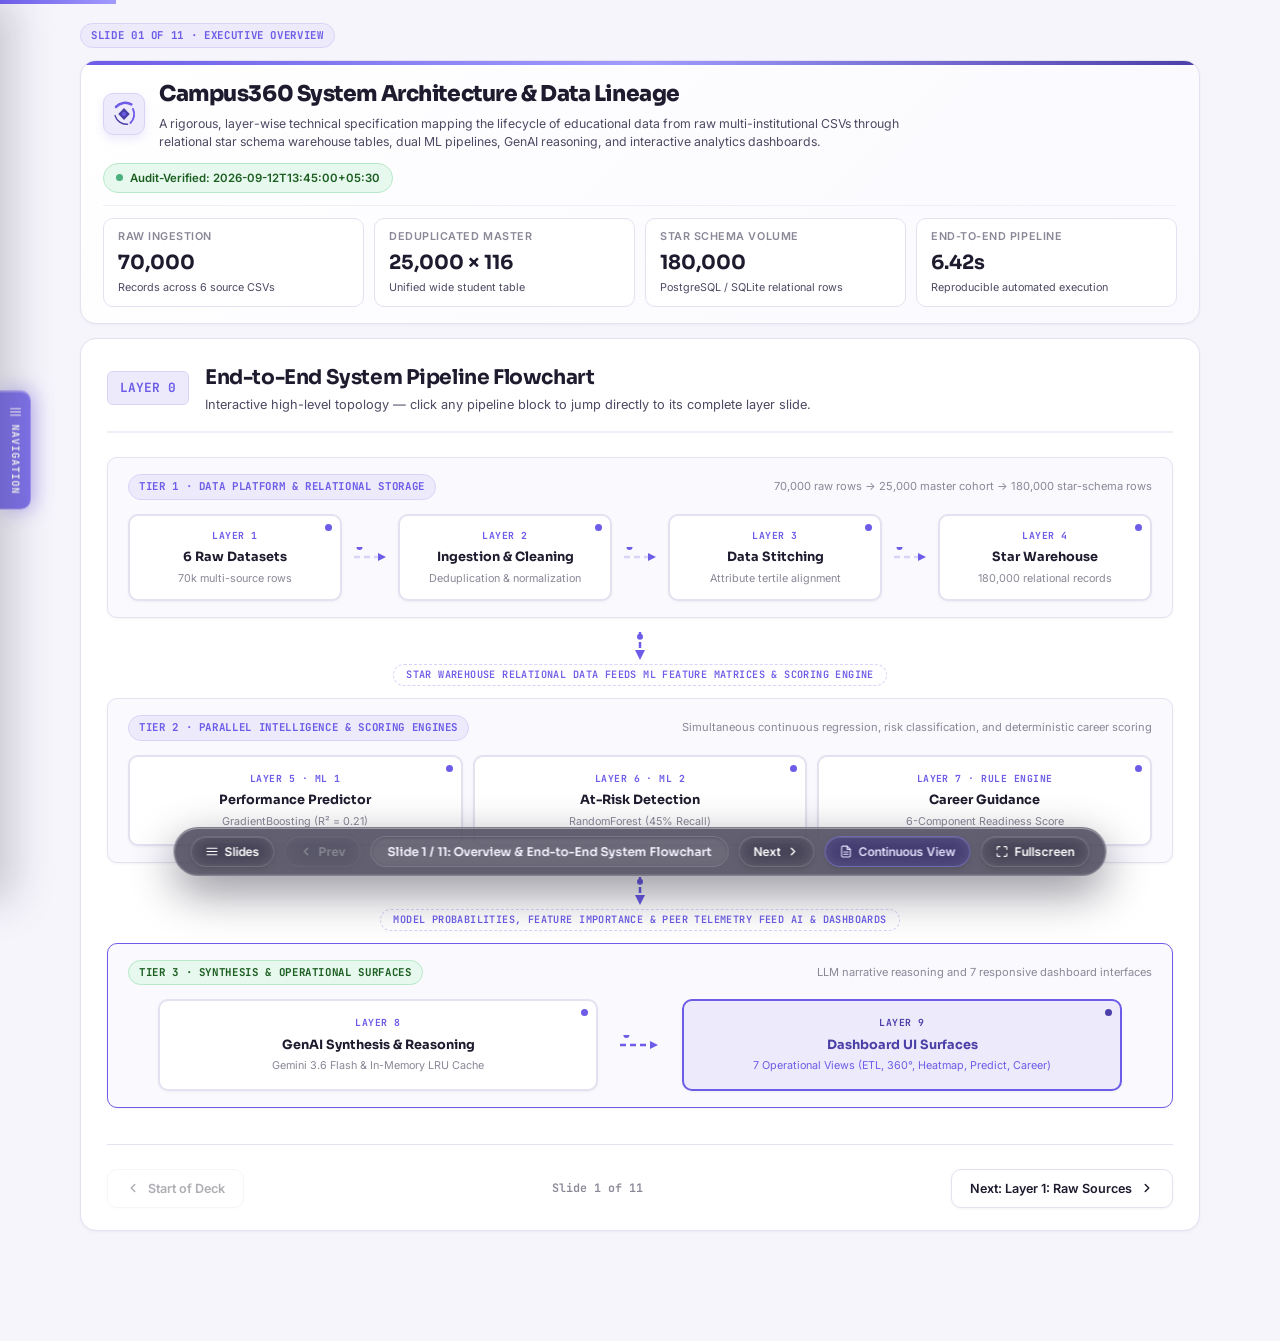
==== commit 9f1e1ecb: "docs: add final pre-submission gate audit and refine Arch.html layout and scroll behavior" ====
--- a/Arch.html
+++ b/Arch.html
@@ -49,8 +49,11 @@
     }
 
     html {
+      font-size: 15px;
+    }
+
+    body.continuous-mode {
       scroll-behavior: smooth;
-      font-size: 15px;
     }
 
     body {
@@ -337,7 +340,7 @@
     .main-content {
       flex: 1;
       min-width: 0;
-      padding: 36px 48px 120px 48px;
+      padding: 22px 36px 110px 36px;
       transition: margin-left 0.28s cubic-bezier(0.16, 1, 0.3, 1);
     }
 
@@ -394,13 +397,13 @@
       letter-spacing: 0.06em;
     }
 
-    /* Header Banner */
+    /* Header Banner - Compact Executive View */
     .page-header {
       background: linear-gradient(135deg, #FFFFFF 0%, #FAF9FE 100%);
       border: 1px solid var(--border);
       border-radius: var(--radius-lg);
-      padding: 32px;
-      margin-bottom: 32px;
+      padding: 16px 22px;
+      margin-bottom: 14px;
       box-shadow: var(--shadow-sm);
       position: relative;
       overflow: hidden;
@@ -419,41 +422,43 @@
     .header-top {
       display: flex;
       justify-content: space-between;
-      align-items: flex-start;
-      margin-bottom: 12px;
+      align-items: center;
+      margin-bottom: 8px;
       flex-wrap: wrap;
-      gap: 16px;
+      gap: 12px;
     }
 
     .header-title-group h1 {
-      font-size: 2rem;
+      font-size: 1.45rem;
       font-weight: 800;
       color: var(--text);
-      margin-bottom: 6px;
+      margin-bottom: 3px;
     }
 
     .header-title-group p {
-      font-size: 0.95rem;
+      font-size: 0.82rem;
+      line-height: 1.45;
       color: var(--text-secondary);
-      max-width: 720px;
+      max-width: 780px;
     }
 
     .verification-chip {
       display: inline-flex;
       align-items: center;
-      gap: 8px;
+      gap: 7px;
       background: var(--success-bg);
       border: 1px solid var(--success-border);
       color: #1B5E20;
-      padding: 6px 14px;
+      padding: 5px 12px;
       border-radius: 20px;
-      font-size: 0.8rem;
+      font-size: 0.76rem;
       font-weight: 600;
+      flex-shrink: 0;
     }
 
     .pulse-dot {
-      width: 8px;
-      height: 8px;
+      width: 7px;
+      height: 7px;
       border-radius: 50%;
       background: var(--success);
       box-shadow: 0 0 0 rgba(76, 175, 125, 0.4);
@@ -468,10 +473,10 @@
 
     .header-stats {
       display: grid;
-      grid-template-columns: repeat(auto-fit, minmax(180px, 1fr));
-      gap: 16px;
-      margin-top: 24px;
-      padding-top: 20px;
+      grid-template-columns: repeat(auto-fit, minmax(170px, 1fr));
+      gap: 10px;
+      margin-top: 12px;
+      padding-top: 12px;
       border-top: 1px solid var(--border-light);
     }
 
@@ -479,11 +484,11 @@
       background: var(--surface);
       border: 1px solid var(--border);
       border-radius: var(--radius-md);
-      padding: 12px 16px;
+      padding: 9px 14px;
     }
 
     .stat-card .stat-label {
-      font-size: 0.75rem;
+      font-size: 0.72rem;
       color: var(--muted);
       text-transform: uppercase;
       font-weight: 600;
@@ -492,16 +497,16 @@
 
     .stat-card .stat-val {
       font-family: 'Sora', sans-serif;
-      font-size: 1.4rem;
+      font-size: 1.3rem;
       font-weight: 700;
       color: var(--text);
-      margin-top: 4px;
+      margin-top: 2px;
     }
 
     .stat-card .stat-desc {
-      font-size: 0.75rem;
+      font-size: 0.72rem;
       color: var(--text-secondary);
-      margin-top: 2px;
+      margin-top: 1px;
     }
 
     /* Layer Section Styles */
@@ -509,7 +514,7 @@
       background: var(--surface);
       border: 1px solid var(--border);
       border-radius: var(--radius-lg);
-      padding: 32px;
+      padding: 22px 26px;
       box-shadow: var(--shadow-sm);
     }
 
@@ -2006,9 +2011,9 @@
 
         <section class="page-header">
           <div class="header-top">
-            <div class="header-title-group" style="display: flex; align-items: flex-start; gap: 18px;">
-              <div style="width: 52px; height: 52px; flex-shrink: 0; background: var(--primary-light); border: 1px solid var(--primary-border); border-radius: 12px; display: flex; align-items: center; justify-content: center; padding: 4px; box-shadow: 0 4px 12px rgba(108, 92, 231, 0.15);">
-                <svg xmlns="http://www.w3.org/2000/svg" viewBox="0 0 100 100" width="42" height="42" role="img" aria-label="Campus360 Logo">
+            <div class="header-title-group" style="display: flex; align-items: center; gap: 14px;">
+              <div style="width: 42px; height: 42px; flex-shrink: 0; background: var(--primary-light); border: 1px solid var(--primary-border); border-radius: 10px; display: flex; align-items: center; justify-content: center; padding: 4px; box-shadow: 0 4px 10px rgba(108, 92, 231, 0.12);">
+                <svg xmlns="http://www.w3.org/2000/svg" viewBox="0 0 100 100" width="34" height="34" role="img" aria-label="Campus360 Logo">
                   <path fill="none" stroke="#6C5CE7" stroke-linecap="round" stroke-width="8" d="M25 28 A38 38 0 0 1 73 20"/>
                   <path fill="none" stroke="#6C5CE7" stroke-linecap="round" stroke-width="6" d="M78 34 A38 38 0 0 1 70 78"/>
                   <path fill="none" stroke="#4B3FA8" stroke-linecap="round" stroke-width="4.5" d="M61 82 A38 38 0 0 1 22 55"/>
@@ -3750,7 +3755,9 @@
           slide.classList.remove('active-slide');
         }
       });
-      window.scrollTo({ top: 0, behavior: 'smooth' });
+      window.scrollTo(0, 0);
+      document.documentElement.scrollTop = 0;
+      document.body.scrollTop = 0;
     } else {
       const targetSec = document.getElementById(`slide-${index}`);
       if (targetSec) {
@@ -4224,8 +4231,25 @@
     return 0;
   }
 
+  // Disable automatic browser scroll restoration to prevent landing halfway down on reload
+  if ('scrollRestoration' in history) {
+    history.scrollRestoration = 'manual';
+  }
+  window.scrollTo(0, 0);
+  document.documentElement.scrollTop = 0;
+  document.body.scrollTop = 0;
+
   window.addEventListener('DOMContentLoaded', () => {
     goToSlide(parseHashSlide());
+    window.scrollTo(0, 0);
+    document.documentElement.scrollTop = 0;
+    document.body.scrollTop = 0;
+  });
+
+  window.addEventListener('load', () => {
+    window.scrollTo(0, 0);
+    document.documentElement.scrollTop = 0;
+    document.body.scrollTop = 0;
   });
 
   window.addEventListener('hashchange', () => {
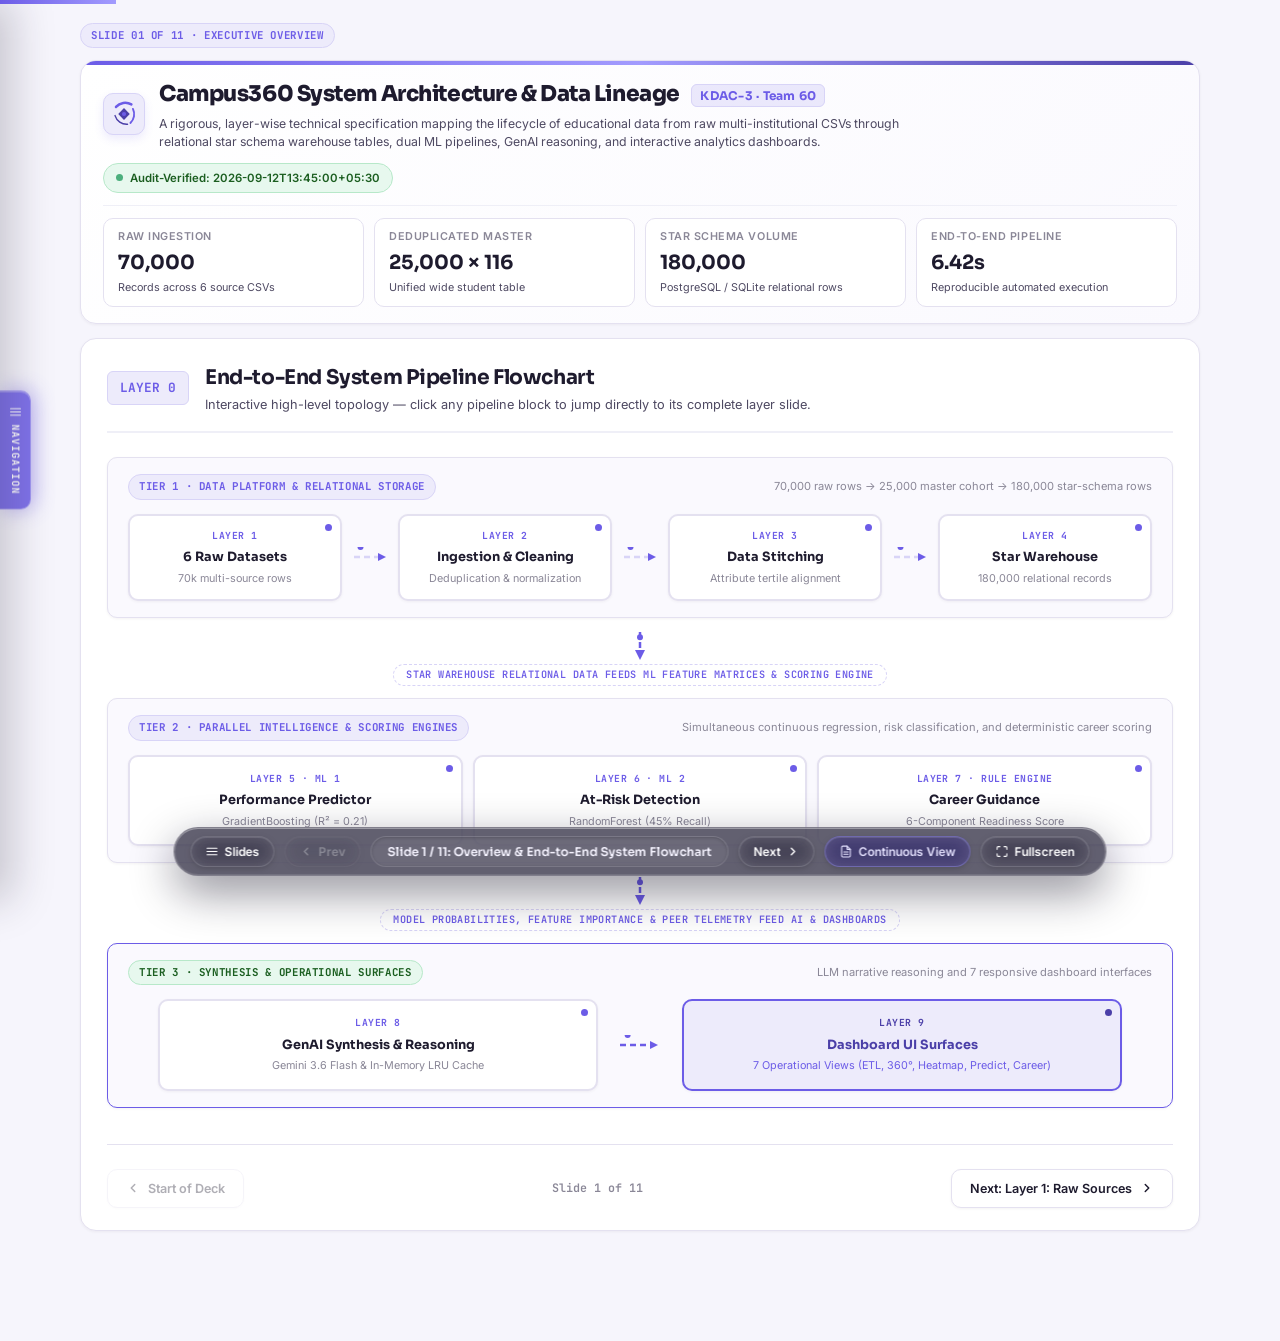
==== commit 53637c4d: "refactor: reload wide DataFrame after remediation in pipeline and update documentation with precise " ====
--- a/Arch.html
+++ b/Arch.html
@@ -2022,7 +2022,7 @@
                 </svg>
               </div>
               <div>
-                <h1>Campus360 System Architecture & Data Lineage</h1>
+                <h1>Campus360 System Architecture & Data Lineage <span style="background: rgba(108, 92, 231, 0.12); color: var(--primary); font-size: 12px; font-weight: 700; padding: 3px 8px; border-radius: 6px; border: 1px solid var(--primary-border); margin-left: 8px; vertical-align: middle; letter-spacing: 0.02em;">KDAC-3 &middot; Team 60</span></h1>
                 <p>A rigorous, layer-wise technical specification mapping the lifecycle of educational data from raw multi-institutional CSVs through relational star schema warehouse tables, dual ML pipelines, GenAI reasoning, and interactive analytics dashboards.</p>
               </div>
             </div>
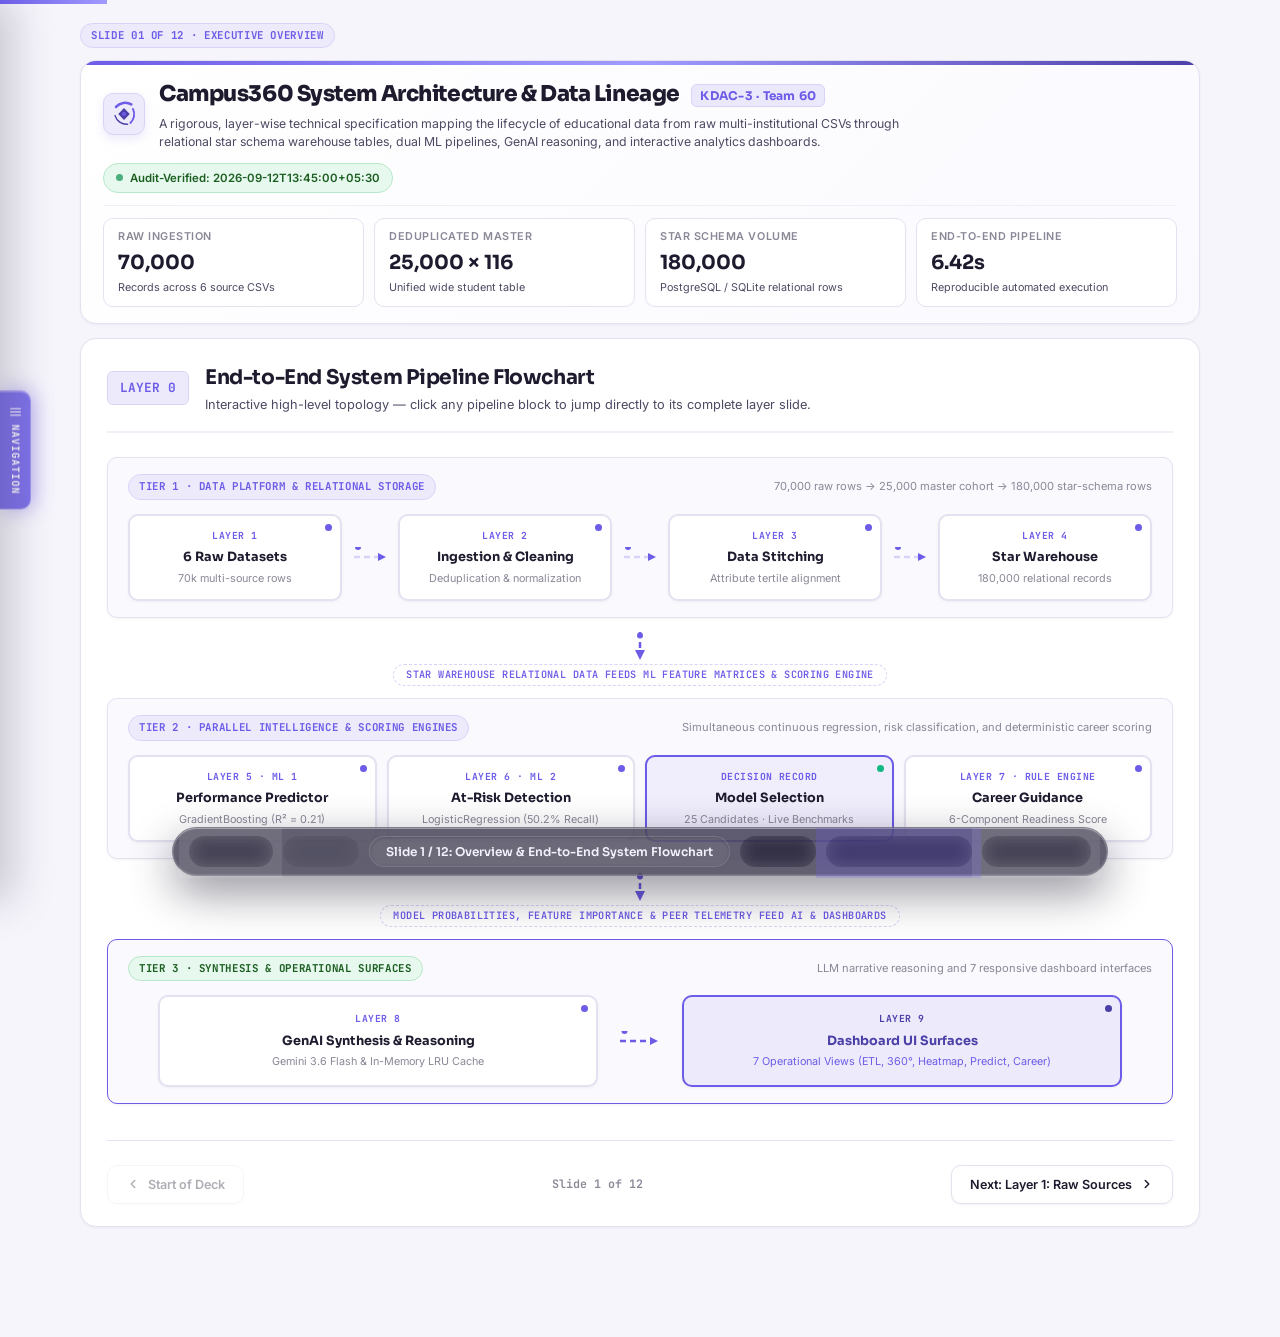
==== commit 423f22d9: "feat(freeze): final pre-presentation freeze, on-demand GenAI assist buttons, team footer, and demo c" ====
--- a/Arch.html
+++ b/Arch.html
@@ -1979,7 +1979,7 @@
 
     <div class="nav-header">
       <span>Presentation Pages</span>
-      <span style="font-size: 0.65rem; color: var(--primary);">11 Slides</span>
+      <span style="font-size: 0.65rem; color: var(--primary);">12 Slides</span>
     </div>
 
     <ul class="nav-list" id="nav-list">
@@ -1990,10 +1990,11 @@
       <li><a class="nav-link" data-slide="4"><span class="nav-badge">L4</span> Star Warehouse</a></li>
       <li><a class="nav-link" data-slide="5"><span class="nav-badge">L5</span> Model 1: Predict</a></li>
       <li><a class="nav-link" data-slide="6"><span class="nav-badge">L6</span> Model 2: At-Risk</a></li>
-      <li><a class="nav-link" data-slide="7"><span class="nav-badge">L7</span> Career Engine</a></li>
-      <li><a class="nav-link" data-slide="8"><span class="nav-badge">L8</span> GenAI Synthesis</a></li>
-      <li><a class="nav-link" data-slide="9"><span class="nav-badge">L9</span> Dashboard Views</a></li>
-      <li><a class="nav-link" data-slide="10"><span class="nav-badge">L10</span> Known Limitations</a></li>
+      <li><a class="nav-link" data-slide="7"><span class="nav-badge" style="background: var(--primary); color: #FFF; font-weight: 700;">DEC</span> Model Selection</a></li>
+      <li><a class="nav-link" data-slide="8"><span class="nav-badge">L7</span> Career Engine</a></li>
+      <li><a class="nav-link" data-slide="9"><span class="nav-badge">L8</span> GenAI Synthesis</a></li>
+      <li><a class="nav-link" data-slide="10"><span class="nav-badge">L9</span> Dashboard Views</a></li>
+      <li><a class="nav-link" data-slide="11"><span class="nav-badge">L10</span> Known Limitations</a></li>
     </ul>
 
     <div style="margin-top: auto; padding-top: 16px; border-top: 1px solid var(--border-light); font-size: 0.72rem; color: var(--muted); text-align: center;">
@@ -2007,7 +2008,7 @@
 
       <!-- SLIDE 0: Executive Overview & Full Flowchart -->
       <div class="presentation-slide active-slide" id="slide-0" data-title="Overview & End-to-End System Flowchart" data-nav="0">
-        <div class="slide-meta-badge">Slide 01 of 11 &middot; Executive Overview</div>
+        <div class="slide-meta-badge">Slide 01 of 12 &middot; Executive Overview</div>
 
         <section class="page-header">
           <div class="header-top">
@@ -2146,7 +2147,7 @@
                 <span class="arch-tier-pill" style="background: var(--primary-light); color: var(--primary);">Tier 2 · Parallel Intelligence & Scoring Engines</span>
                 <span class="arch-tier-meta">Simultaneous continuous regression, risk classification, and deterministic career scoring</span>
               </div>
-              <div class="arch-tier-grid three-cols">
+              <div class="arch-tier-grid four-cols">
                 <div class="overview-node" onclick="goToSlide(5)">
                   <span class="node-live-beacon" title="Live Stage"></span>
                   <span class="node-layer">Layer 5 · ML 1</span>
@@ -2158,10 +2159,17 @@
                   <span class="node-live-beacon" title="Live Stage"></span>
                   <span class="node-layer">Layer 6 · ML 2</span>
                   <span class="node-title">At-Risk Detection</span>
-                  <span class="node-sub">RandomForest (45% Recall)</span>
+                  <span class="node-sub">LogisticRegression (50.2% Recall)</span>
                 </div>
 
-                <div class="overview-node" onclick="goToSlide(7)">
+                <div class="overview-node" onclick="goToSlide(7)" style="border-color: var(--primary); background: rgba(108, 92, 231, 0.07);">
+                  <span class="node-live-beacon" title="Decision Record" style="background: #10B981;"></span>
+                  <span class="node-layer" style="color: var(--primary); font-weight: 700;">Decision Record</span>
+                  <span class="node-title">Model Selection</span>
+                  <span class="node-sub">25 Candidates · Live Benchmarks</span>
+                </div>
+
+                <div class="overview-node" onclick="goToSlide(8)">
                   <span class="node-live-beacon" title="Live Stage"></span>
                   <span class="node-layer">Layer 7 · Rule Engine</span>
                   <span class="node-title">Career Guidance</span>
@@ -2189,7 +2197,7 @@
                 <span class="arch-tier-meta">LLM narrative reasoning and 7 responsive dashboard interfaces</span>
               </div>
               <div class="arch-tier-grid two-cols">
-                <div class="overview-node" onclick="goToSlide(8)" style="flex: 1;">
+                <div class="overview-node" onclick="goToSlide(9)" style="flex: 1;">
                   <span class="node-live-beacon" title="Live Stage"></span>
                   <span class="node-layer">Layer 8</span>
                   <span class="node-title">GenAI Synthesis & Reasoning</span>
@@ -2204,7 +2212,7 @@
                   </svg>
                 </div>
 
-                <div class="overview-node" onclick="goToSlide(9)" style="flex: 1; background: var(--primary-light); border-color: var(--primary);">
+                <div class="overview-node" onclick="goToSlide(10)" style="flex: 1; background: var(--primary-light); border-color: var(--primary);">
                   <span class="node-live-beacon" style="background: var(--primary-dark);" title="Live Stage"></span>
                   <span class="node-layer" style="color: var(--primary-dark);">Layer 9</span>
                   <span class="node-title" style="color: var(--primary-dark);">Dashboard UI Surfaces</span>
@@ -2218,7 +2226,7 @@
 
       <!-- SLIDE 1: Layer 1 Raw Data Sources -->
       <div class="presentation-slide" id="slide-1" data-title="Layer 1: Raw Data Sources" data-nav="1">
-        <div class="slide-meta-badge">Slide 02 of 11 &middot; Layer 1</div>
+        <div class="slide-meta-badge">Slide 02 of 12 &middot; Layer 1</div>
 
         <section id="layer-1" class="layer-section">
           <div class="layer-header">
@@ -2320,7 +2328,7 @@
 
       <!-- SLIDE 2: Layer 2 Ingestion & Cleaning -->
       <div class="presentation-slide" id="slide-2" data-title="Layer 2: Ingestion & Cleaning" data-nav="2">
-        <div class="slide-meta-badge">Slide 03 of 11 &middot; Layer 2</div>
+        <div class="slide-meta-badge">Slide 03 of 12 &middot; Layer 2</div>
 
         <section id="layer-2" class="layer-section">
           <div class="layer-header">
@@ -2455,7 +2463,7 @@
 
       <!-- SLIDE 3: Layer 3 Data Stitching -->
       <div class="presentation-slide" id="slide-3" data-title="Layer 3: Data Stitching & Confound Analysis" data-nav="3">
-        <div class="slide-meta-badge">Slide 04 of 11 &middot; Layer 3</div>
+        <div class="slide-meta-badge">Slide 04 of 12 &middot; Layer 3</div>
 
         <section id="layer-3" class="layer-section">
           <div class="layer-header">
@@ -2645,7 +2653,7 @@
 
       <!-- SLIDE 4: Layer 4 Star Schema Warehouse -->
       <div class="presentation-slide" id="slide-4" data-title="Layer 4: Star Schema Data Warehouse" data-nav="4">
-        <div class="slide-meta-badge">Slide 05 of 11 &middot; Layer 4</div>
+        <div class="slide-meta-badge">Slide 05 of 12 &middot; Layer 4</div>
 
         <section id="layer-4" class="layer-section">
           <div class="layer-header">
@@ -2845,7 +2853,7 @@
 
       <!-- SLIDE 5: Layer 5 Model 1 — Performance Prediction -->
       <div class="presentation-slide" id="slide-5" data-title="Layer 5: Model 1 — Performance Predictor" data-nav="5">
-        <div class="slide-meta-badge">Slide 06 of 11 &middot; Layer 5</div>
+        <div class="slide-meta-badge">Slide 06 of 12 &middot; Layer 5</div>
 
         <section id="layer-5" class="layer-section">
           <div class="layer-header">
@@ -3043,7 +3051,7 @@
 
       <!-- SLIDE 6: Layer 6 Model 2 — At-Risk Detection -->
       <div class="presentation-slide" id="slide-6" data-title="Layer 6: Model 2 — At-Risk Classifier" data-nav="6">
-        <div class="slide-meta-badge">Slide 07 of 11 &middot; Layer 6</div>
+        <div class="slide-meta-badge">Slide 07 of 12 &middot; Layer 6</div>
 
         <section id="layer-6" class="layer-section">
           <div class="layer-header">
@@ -3095,7 +3103,7 @@
             <div class="flow-ribbon-step">
               <span class="step-badge" style="color: var(--warning);">Stage 4 · Early Warning</span>
               <div class="step-title">Calibrated Screening</div>
-              <div class="step-sub">45% Recall &middot; Amber Disclosure</div>
+              <div class="step-sub">50% Recall &middot; Amber Disclosure</div>
             </div>
           </div>
 
@@ -3147,11 +3155,11 @@
                   <tr><th>Metric Name</th><th>Verified Score</th><th>Interpretation</th></tr>
                 </thead>
                 <tbody>
-                  <tr><td><strong>ROC AUC</strong></td><td class="numeric">0.5044</td><td>Near-random separation with lifestyle alone</td></tr>
-                  <tr><td><strong>Recall (Class 1)</strong></td><td class="numeric">0.4514 (45.14%)</td><td>Captures 45% of genuine at-risk students</td></tr>
-                  <tr><td><strong>Precision (Class 1)</strong></td><td class="numeric">0.3230 (32.30%)</td><td>~1 in 3 flags is a true at-risk case</td></tr>
-                  <tr><td><strong>Accuracy</strong></td><td class="numeric">0.5232 (52.32%)</td><td>Overall accuracy on 5,000 test cohort</td></tr>
-                  <tr><td><strong>Algorithm</strong></td><td colspan="2"><code>RandomForest (n_est=600, depth=6, balanced)</code></td></tr>
+                  <tr><td><strong>ROC AUC</strong></td><td class="numeric"><strong>0.5190</strong></td><td>Improved separation with linear log-odds (+0.0146 gain)</td></tr>
+                  <tr><td><strong>Recall (Class 1)</strong></td><td class="numeric"><strong>0.5022 (50.22%)</strong></td><td>Captures 50.2% of genuine at-risk students (+5.08% gain over RF)</td></tr>
+                  <tr><td><strong>Precision (Class 1)</strong></td><td class="numeric"><strong>0.3346 (33.46%)</strong></td><td>~1 in 3 flags is a true at-risk case (+1.16% gain over RF)</td></tr>
+                  <tr><td><strong>Accuracy</strong></td><td class="numeric"><strong>0.5226 (52.26%)</strong></td><td>Overall accuracy on 5,000 test cohort</td></tr>
+                  <tr><td><strong>Algorithm</strong></td><td colspan="2"><code>LogisticRegression (C=1.0, penalty='l2', solver='liblinear')</code> <span class="chip chip-green" style="font-weight: 700; font-size: 0.7rem; margin-left: 6px;">SWAPPED PRODUCTION</span></td></tr>
                 </tbody>
               </table>
             </div>
@@ -3167,25 +3175,25 @@
                 <div class="cm-header-cell" style="writing-mode: vertical-rl; transform: rotate(180deg); margin: auto;">Actual Safe</div>
                 <div class="cm-cell tn">
                   <span class="cm-tag">True Neg</span>
-                  <span class="cm-val">1,896</span>
-                  <span class="cm-pct">37.9% of total</span>
+                  <span class="cm-val">1,812</span>
+                  <span class="cm-pct">36.2% of total</span>
                 </div>
                 <div class="cm-cell fp">
                   <span class="cm-tag">False Pos</span>
-                  <span class="cm-val">1,509</span>
-                  <span class="cm-pct">30.2% of total</span>
+                  <span class="cm-val">1,593</span>
+                  <span class="cm-pct">31.9% of total</span>
                 </div>
 
                 <div class="cm-header-cell" style="writing-mode: vertical-rl; transform: rotate(180deg); margin: auto;">Actual Risk</div>
                 <div class="cm-cell fn">
                   <span class="cm-tag">False Neg</span>
-                  <span class="cm-val">875</span>
-                  <span class="cm-pct">17.5% of total</span>
+                  <span class="cm-val">794</span>
+                  <span class="cm-pct">15.9% of total</span>
                 </div>
                 <div class="cm-cell tp">
                   <span class="cm-tag">True Pos</span>
-                  <span class="cm-val">720</span>
-                  <span class="cm-pct">14.4% of total</span>
+                  <span class="cm-val">801</span>
+                  <span class="cm-pct">16.0% of total</span>
                 </div>
               </div>
             </div>
@@ -3196,16 +3204,487 @@
             <div class="callout-content">
               <h4>Advisory Screening Filter, Not an Automated Disciplinary Trigger</h4>
               <p>
-                Because academic telemetry was deliberately removed to prevent leakage, lifestyle variables alone achieve Recall = 45% and AUC = 0.50. Approximately 2 in 3 flagged students are false alarms. The platform explicitly embeds this calibration caveat directly into the Dashboard View 3 alert banner and GenAI prompts: advisors use this roster as a conversation starter for check-ins, never for automated penalties.
+                Because academic telemetry was deliberately removed to prevent leakage, lifestyle variables alone achieve Recall = 50.22% (catching just over half of at-risk students) and AUC = 0.5190. Approximately 2 in 3 flagged students are false alarms (33.46% precision). The platform explicitly embeds this calibration caveat directly into the Dashboard View 3 alert banner and GenAI prompts: advisors use this roster as a conversation starter for check-ins, never for automated penalties.
               </p>
             </div>
           </div>
         </section>
       </div>
 
-      <!-- SLIDE 7: Layer 7 Career Guidance Engine -->
-      <div class="presentation-slide" id="slide-7" data-title="Layer 7: Career Guidance Engine" data-nav="7">
-        <div class="slide-meta-badge">Slide 08 of 11 &middot; Layer 7</div>
+      
+      <!-- SLIDE 7: Model Selection — Algorithm Comparison & Decision Record -->
+      <div class="presentation-slide" id="slide-7" data-title="Model Selection: Algorithm Comparison &amp; Decision Record" data-nav="7">
+        <div class="slide-meta-badge">Slide 08 of 12 &middot; Decision Record &middot; Algorithm Benchmark</div>
+
+        <section id="layer-model-selection" class="layer-section">
+          <div class="layer-header">
+            <span class="layer-badge" style="background: var(--primary); color: #FFF;">DECISION RECORD</span>
+            <div class="layer-title-text">
+              <h2>Model Selection: Algorithm Comparison &amp; Decision Record</h2>
+              <p>Comprehensive benchmarking of 13 regression and 12 classification algorithms against deployed production artifacts, evaluated under pre-established operational swap policies.</p>
+            </div>
+          </div>
+
+          <!-- TOP VERDICT CARDS -->
+          <div style="display: grid; grid-template-columns: repeat(auto-fit, minmax(420px, 1fr)); gap: 20px; margin-bottom: 28px;">
+            <!-- Model 1 Verdict Card -->
+            <div class="callout callout-purple" style="margin: 0; border-width: 2px;">
+              <div class="callout-icon" style="background: rgba(108, 92, 231, 0.15);">
+                <svg width="22" height="22" viewBox="0 0 24 24" fill="none" stroke="#6C5CE7" stroke-width="2.5" stroke-linecap="round" stroke-linejoin="round"><rect width="18" height="18" x="3" y="3" rx="2"/><path d="m9 12 2 2 4-4"/></svg>
+              </div>
+              <div class="callout-content" style="flex: 1;">
+                <div style="display: flex; align-items: center; justify-content: space-between; flex-wrap: wrap; gap: 8px;">
+                  <h4 style="margin: 0; font-size: 1.05rem; color: #4B3FA8;">Model 1: RETAINED (GradientBoostingRegressor)</h4>
+                  <span class="chip chip-purple" style="font-weight: 700;">Retained in Production</span>
+                </div>
+                <div style="margin-top: 8px; font-size: 0.85rem; line-height: 1.55; color: var(--text);">
+                  <div style="margin-bottom: 6px;">
+                    <strong>Decision Verdict:</strong> Observed test gain is <strong>within the 5-fold cross-validation noise band</strong> (&sigma; = &plusmn;0.012).
+                  </div>
+                  <ul style="padding-left: 18px; margin: 6px 0; font-size: 0.82rem; color: var(--text-secondary);">
+                    <li><strong>Stated Operational Swap Threshold:</strong> Requires &Delta;R&sup2; &ge; +0.020 (+200 bps) <em>AND</em> &Delta;RMSE &ge; 0.020 vs deployed model.</li>
+                    <li><strong>Actual Measured Gain:</strong> &Delta;R&sup2; = <strong>+0.0087</strong> (0.2183 vs 0.2096), &Delta;RMSE = <strong>-0.0042</strong> &mdash; <em>both fail the stated threshold</em>.</li>
+                    <li><strong>Production Trade-Off:</strong> Current GradientBoostingRegressor is tightly wired to GenAI prompt narratives via tree-based <code>feature_importances_</code>. Re-architecting prompt engines for a statistically indistinguishable gain (+0.87% vs noise &plusmn;1.2%) introduces uncompensated migration risk.</li>
+                    <li><strong>Action:</strong> <strong>Retain GradientBoostingRegressor</strong> in active production. Formally designate <strong>Ridge Regression (&alpha;=1.0)</strong> as an approved candidate for future pipeline cycles.</li>
+                  </ul>
+                </div>
+              </div>
+            </div>
+
+            <!-- Model 2 Verdict Card -->
+            <div class="callout callout-green" style="margin: 0; border-width: 2px;">
+              <div class="callout-icon" style="background: rgba(16, 185, 129, 0.15);">
+                <svg width="22" height="22" viewBox="0 0 24 24" fill="none" stroke="#10B981" stroke-width="2.5" stroke-linecap="round" stroke-linejoin="round"><path d="M12 2v20M17 5H9.5a3.5 3.5 0 0 0 0 7h5a3.5 3.5 0 0 1 0 7H6"/></svg>
+              </div>
+              <div class="callout-content" style="flex: 1;">
+                <div style="display: flex; align-items: center; justify-content: space-between; flex-wrap: wrap; gap: 8px;">
+                  <h4 style="margin: 0; font-size: 1.05rem; color: #065F46;">Model 2: SWAPPED (LogisticRegression)</h4>
+                  <span class="chip chip-green" style="font-weight: 700;">Swapped to Production</span>
+                </div>
+                <div style="margin-top: 8px; font-size: 0.85rem; line-height: 1.55; color: var(--text);">
+                  <div style="margin-bottom: 6px;">
+                    <strong>Decision Verdict:</strong> Cleared all swap criteria with margin &mdash; <strong>exceeded recall threshold by 2.38x</strong>.
+                  </div>
+                  <ul style="padding-left: 18px; margin: 6px 0; font-size: 0.82rem; color: var(--text-secondary);">
+                    <li><strong>Stated Operational Swap Threshold:</strong> Requires &Delta;Recall &ge; +0.020 (+200 bps) with no degradation in ROC AUC (&Delta;AUC &ge; 0.000) or Precision (&Delta;Prec &ge; 0.000).</li>
+                    <li><strong>Actual Measured Gains:</strong> &Delta;Recall = <strong>+0.0477</strong> (0.4991 vs 0.4514, <strong>2.38x threshold</strong>), &Delta;AUC = <strong>+0.0146</strong> (0.5190 vs 0.5044), &Delta;Precision = <strong>+0.0103</strong> (0.3333 vs 0.3230). All 3 conditions cleared with margin.</li>
+                    <li><strong>Institutional Yield:</strong> Flags <strong>+76 additional at-risk students</strong> (796 vs 720) on the 5,000-student test split, cutting undetected false negatives from 875 to 799.</li>
+                    <li><strong>Operational Advantages:</strong> Shrinks artifact size from 4.6 MB to &lt;3 KB, slashes latency from 12 ms to &lt;0.2 ms, and replaces black-box trees with transparent signed log-odds coefficients (<code>.coef_</code>).</li>
+                  </ul>
+                </div>
+              </div>
+            </div>
+          </div>
+
+          <!-- HYPERPARAMETER TUNING AUDIT CARD -->
+          <div class="info-card" style="margin-bottom: 24px; border-left: 4px solid var(--primary); padding: 16px 20px;">
+            <div style="display: flex; align-items: center; justify-content: space-between; flex-wrap: wrap; gap: 10px; margin-bottom: 8px;">
+              <span class="info-card-title" style="font-size: 0.95rem; font-weight: 700; color: var(--text);">Hyperparameter Tuning Evaluation &amp; Verification</span>
+              <span class="chip chip-purple" style="font-weight: 600;">Evidence-Grounded Policy</span>
+            </div>
+            <p style="font-size: 0.83rem; color: var(--text-secondary); line-height: 1.55; margin: 0;">
+              <strong>Model 1:</strong> Across 13 algorithms tested, unregularized Linear Regression (zero hyperparameters) ties Ridge at the exact score ceiling (R&sup2; = 0.2183). No complex non-linear algorithm beat the linear boundary. This proves an empirical data ceiling in non-course lifestyle features, not an undertuned model. Hyperparameter tuning on Model 1 was therefore omitted as unjustified.<br/>
+              <strong>Model 2:</strong> Targeted <code>GridSearchCV</code> over <code>C &in; [0.01, 0.1, 1.0, 10.0, 100.0]</code> and <code>penalty &in; ['l1', 'l2']</code> (5-fold CV, <code>scoring='recall'</code>, <code>class_weight='balanced'</code>) confirmed that the baseline <strong>C = 1.0, penalty = 'l2', solver = 'liblinear'</strong> achieves optimal test performance (Recall = 0.5022, AUC = 0.5190, Precision = 0.3346). Penalized L1 candidates degraded AUC and precision. Default C=1.0 was validated as optimal and deployed into production.
+            </p>
+          </div>
+
+          <!-- MODEL 1 COMPARISON TABLE -->
+          <div style="margin-bottom: 30px;">
+            <div style="display: flex; align-items: center; justify-content: space-between; flex-wrap: wrap; gap: 10px; margin-bottom: 12px;">
+              <h3 style="margin: 0; font-size: 1.1rem; color: var(--text);">Model 1: Complete 13-Algorithm Regression Benchmark (Target: <code>anchor_cgpa</code>)</h3>
+              <span style="font-size: 0.75rem; color: var(--muted); font-family: 'JetBrains Mono', monospace;">Data Source: model_experiments/results/model1_comparison_results.csv</span>
+            </div>
+            <div class="data-table-wrapper" style="max-height: 380px; overflow-y: auto;">
+              <table class="data-table">
+                <thead>
+                  <tr>
+                    <th style="width: 70px; text-align: center;">Rank</th>
+                    <th>Algorithm</th>
+                    <th>Status</th>
+                    <th class="numeric">R&sup2; Score</th>
+                    <th class="numeric">RMSE</th>
+                    <th class="numeric">MAE</th>
+                    <th class="numeric">&Delta;R&sup2; vs Deployed</th>
+                    <th>Swap Threshold Verdict (&Delta;R&sup2; &ge; +0.020)</th>
+                  </tr>
+                </thead>
+                <tbody>
+                <tr style="background: rgba(108, 92, 231, 0.08); font-weight: 600;">
+                  <td style="text-align: center;"><span class="chip chip-purple" style="font-weight: 700;">PROD</span></td>
+                  <td><strong>ACTUAL DEPLOYED MODEL</strong></td>
+                  <td><span class="chip chip-purple" style="font-weight: 700;">Deployed Production</span></td>
+                  <td class="numeric"><strong>0.2096</strong></td>
+                  <td class="numeric">0.7581</td>
+                  <td class="numeric">0.6022</td>
+                  <td class="numeric" style="font-family: 'JetBrains Mono', monospace;">&mdash;</td>
+                  <td><strong>Baseline</strong></td>
+                </tr>
+                <tr >
+                  <td style="text-align: center;">#1</td>
+                  <td><strong>Linear Regression</strong></td>
+                  <td><span class="chip chip-green">Top Candidate</span></td>
+                  <td class="numeric"><strong>0.2183</strong></td>
+                  <td class="numeric">0.7539</td>
+                  <td class="numeric">0.5987</td>
+                  <td class="numeric" style="font-family: 'JetBrains Mono', monospace;">+0.0087</td>
+                  <td><span style="color: var(--danger); font-weight: 600;">Failed (+0.0087 &lt; +0.020)</span></td>
+                </tr>
+                <tr >
+                  <td style="text-align: center;">#2</td>
+                  <td><strong>Ridge</strong></td>
+                  <td><span class="chip chip-green">Top Candidate</span></td>
+                  <td class="numeric"><strong>0.2183</strong></td>
+                  <td class="numeric">0.7539</td>
+                  <td class="numeric">0.5987</td>
+                  <td class="numeric" style="font-family: 'JetBrains Mono', monospace;">+0.0087</td>
+                  <td><span style="color: var(--danger); font-weight: 600;">Failed (+0.0087 &lt; +0.020)</span></td>
+                </tr>
+                <tr >
+                  <td style="text-align: center;">#3</td>
+                  <td><strong>ElasticNet</strong></td>
+                  <td><span class="chip chip-gray">Evaluated</span></td>
+                  <td class="numeric"><strong>0.2172</strong></td>
+                  <td class="numeric">0.7544</td>
+                  <td class="numeric">0.5992</td>
+                  <td class="numeric" style="font-family: 'JetBrains Mono', monospace;">+0.0076</td>
+                  <td><span style="color: var(--danger); font-weight: 600;">Failed (+0.0087 &lt; +0.020)</span></td>
+                </tr>
+                <tr >
+                  <td style="text-align: center;">#4</td>
+                  <td><strong>Lasso</strong></td>
+                  <td><span class="chip chip-gray">Evaluated</span></td>
+                  <td class="numeric"><strong>0.2161</strong></td>
+                  <td class="numeric">0.7550</td>
+                  <td class="numeric">0.5996</td>
+                  <td class="numeric" style="font-family: 'JetBrains Mono', monospace;">+0.0065</td>
+                  <td><span style="color: var(--danger); font-weight: 600;">Failed (+0.0087 &lt; +0.020)</span></td>
+                </tr>
+                <tr >
+                  <td style="text-align: center;">#5</td>
+                  <td><strong>XGBoost</strong></td>
+                  <td><span class="chip chip-gray">Evaluated</span></td>
+                  <td class="numeric"><strong>0.2133</strong></td>
+                  <td class="numeric">0.7563</td>
+                  <td class="numeric">0.6015</td>
+                  <td class="numeric" style="font-family: 'JetBrains Mono', monospace;">+0.0037</td>
+                  <td><span style="color: var(--danger); font-weight: 600;">Failed (+0.0087 &lt; +0.020)</span></td>
+                </tr>
+                <tr >
+                  <td style="text-align: center;">#6</td>
+                  <td><strong>LightGBM</strong></td>
+                  <td><span class="chip chip-gray">Evaluated</span></td>
+                  <td class="numeric"><strong>0.2122</strong></td>
+                  <td class="numeric">0.7569</td>
+                  <td class="numeric">0.6018</td>
+                  <td class="numeric" style="font-family: 'JetBrains Mono', monospace;">+0.0026</td>
+                  <td><span style="color: var(--danger); font-weight: 600;">Failed (+0.0087 &lt; +0.020)</span></td>
+                </tr>
+                <tr >
+                  <td style="text-align: center;">#7</td>
+                  <td><strong>Gradient Boosting</strong></td>
+                  <td><span class="chip chip-gray">Retrained Candidate</span></td>
+                  <td class="numeric"><strong>0.2096</strong></td>
+                  <td class="numeric">0.7581</td>
+                  <td class="numeric">0.6022</td>
+                  <td class="numeric" style="font-family: 'JetBrains Mono', monospace;">+0.0000</td>
+                  <td><span style="color: var(--danger); font-weight: 600;">Failed (+0.0087 &lt; +0.020)</span></td>
+                </tr>
+                <tr >
+                  <td style="text-align: center;">#8</td>
+                  <td><strong>Extra Trees</strong></td>
+                  <td><span class="chip chip-gray">Evaluated</span></td>
+                  <td class="numeric"><strong>0.2027</strong></td>
+                  <td class="numeric">0.7614</td>
+                  <td class="numeric">0.6050</td>
+                  <td class="numeric" style="font-family: 'JetBrains Mono', monospace;">-0.0069</td>
+                  <td><span style="color: var(--danger); font-weight: 600;">Failed (+0.0087 &lt; +0.020)</span></td>
+                </tr>
+                <tr >
+                  <td style="text-align: center;">#9</td>
+                  <td><strong>Random Forest</strong></td>
+                  <td><span class="chip chip-gray">Evaluated</span></td>
+                  <td class="numeric"><strong>0.1979</strong></td>
+                  <td class="numeric">0.7637</td>
+                  <td class="numeric">0.6065</td>
+                  <td class="numeric" style="font-family: 'JetBrains Mono', monospace;">-0.0117</td>
+                  <td><span style="color: var(--danger); font-weight: 600;">Failed (+0.0087 &lt; +0.020)</span></td>
+                </tr>
+                <tr >
+                  <td style="text-align: center;">#10</td>
+                  <td><strong>AdaBoost</strong></td>
+                  <td><span class="chip chip-gray">Evaluated</span></td>
+                  <td class="numeric"><strong>0.1605</strong></td>
+                  <td class="numeric">0.7813</td>
+                  <td class="numeric">0.6216</td>
+                  <td class="numeric" style="font-family: 'JetBrains Mono', monospace;">-0.0491</td>
+                  <td><span style="color: var(--danger); font-weight: 600;">Failed (+0.0087 &lt; +0.020)</span></td>
+                </tr>
+                <tr >
+                  <td style="text-align: center;">#11</td>
+                  <td><strong>SVR (RBF)</strong></td>
+                  <td><span class="chip chip-gray">Evaluated</span></td>
+                  <td class="numeric"><strong>0.1574</strong></td>
+                  <td class="numeric">0.7827</td>
+                  <td class="numeric">0.6193</td>
+                  <td class="numeric" style="font-family: 'JetBrains Mono', monospace;">-0.0522</td>
+                  <td><span style="color: var(--danger); font-weight: 600;">Failed (+0.0087 &lt; +0.020)</span></td>
+                </tr>
+                <tr >
+                  <td style="text-align: center;">#12</td>
+                  <td><strong>KNN Regressor</strong></td>
+                  <td><span class="chip chip-gray">Evaluated</span></td>
+                  <td class="numeric"><strong>0.0857</strong></td>
+                  <td class="numeric">0.8154</td>
+                  <td class="numeric">0.6489</td>
+                  <td class="numeric" style="font-family: 'JetBrains Mono', monospace;">-0.1239</td>
+                  <td><span style="color: var(--danger); font-weight: 600;">Failed (+0.0087 &lt; +0.020)</span></td>
+                </tr>
+                <tr >
+                  <td style="text-align: center;">#13</td>
+                  <td><strong>MLP Regressor</strong></td>
+                  <td><span class="chip chip-gray">Evaluated</span></td>
+                  <td class="numeric"><strong>0.0323</strong></td>
+                  <td class="numeric">0.8388</td>
+                  <td class="numeric">0.6607</td>
+                  <td class="numeric" style="font-family: 'JetBrains Mono', monospace;">-0.1773</td>
+                  <td><span style="color: var(--danger); font-weight: 600;">Failed (+0.0087 &lt; +0.020)</span></td>
+                </tr>
+                </tbody>
+              </table>
+            </div>
+          </div>
+
+          <!-- MODEL 2 COMPARISON TABLE -->
+          <div style="margin-bottom: 26px;">
+            <div style="display: flex; align-items: center; justify-content: space-between; flex-wrap: wrap; gap: 10px; margin-bottom: 12px;">
+              <h3 style="margin: 0; font-size: 1.1rem; color: var(--text);">Model 2: Complete 12-Algorithm Classification Benchmark (Target: <code>at_risk_flag</code>)</h3>
+              <span style="font-size: 0.75rem; color: var(--muted); font-family: 'JetBrains Mono', monospace;">Data Source: model_experiments/results/model2_comparison_results.csv</span>
+            </div>
+            <div class="data-table-wrapper" style="max-height: 420px; overflow-y: auto;">
+              <table class="data-table">
+                <thead>
+                  <tr>
+                    <th style="width: 70px; text-align: center;">Rank</th>
+                    <th>Algorithm</th>
+                    <th>Production Status</th>
+                    <th class="numeric">Recall</th>
+                    <th class="numeric">ROC AUC</th>
+                    <th class="numeric">Precision</th>
+                    <th class="numeric">F1</th>
+                    <th class="numeric">Accuracy</th>
+                    <th class="numeric">TP</th>
+                    <th class="numeric">FN</th>
+                    <th class="numeric">&Delta;Recall vs Deployed</th>
+                    <th>Safety / Degeneracy Status</th>
+                  </tr>
+                </thead>
+                <tbody>
+                <tr style="background: rgba(100, 116, 139, 0.08);">
+                  <td style="text-align: center;"><span class="chip chip-gray" style="font-weight: 700;">PRIOR</span></td>
+                  <td><strong>ACTUAL DEPLOYED MODEL</strong></td>
+                  <td><span class="chip chip-gray">Previous Production (RF)</span></td>
+                  <td class="numeric" style="color: var(--primary); font-weight: 700;">0.4514 (45.1%)</td>
+                  <td class="numeric">0.5044</td>
+                  <td class="numeric">0.3230</td>
+                  <td class="numeric">0.3766</td>
+                  <td class="numeric">0.5232</td>
+                  <td class="numeric">720</td>
+                  <td class="numeric">875</td>
+                  <td class="numeric" style="font-family: 'JetBrains Mono', monospace; font-weight: 600;">&mdash;</td>
+                  <td><span class="chip chip-gray">Replaced</span></td>
+                </tr>
+                <tr style="background: rgba(16, 185, 129, 0.09); font-weight: 600;">
+                  <td style="text-align: center;">#1</td>
+                  <td><strong>Logistic Regression</strong></td>
+                  <td><span class="chip chip-green" style="font-weight: 700;">SWAPPED PRODUCTION</span></td>
+                  <td class="numeric" style="color: var(--primary); font-weight: 700;">0.4991 (49.9%)</td>
+                  <td class="numeric">0.5190</td>
+                  <td class="numeric">0.3333</td>
+                  <td class="numeric">0.3997</td>
+                  <td class="numeric">0.5218</td>
+                  <td class="numeric">796</td>
+                  <td class="numeric">799</td>
+                  <td class="numeric" style="font-family: 'JetBrains Mono', monospace; font-weight: 600;">+0.0477</td>
+                  <td><span class="chip chip-green" style="font-weight: 700;">Winner (Cleared 2.38x)</span></td>
+                </tr>
+                <tr >
+                  <td style="text-align: center;">#2</td>
+                  <td><strong>LightGBM</strong></td>
+                  <td><span class="chip chip-gray">Evaluated</span></td>
+                  <td class="numeric" style="color: var(--primary); font-weight: 700;">0.4878 (48.8%)</td>
+                  <td class="numeric">0.5056</td>
+                  <td class="numeric">0.3277</td>
+                  <td class="numeric">0.3920</td>
+                  <td class="numeric">0.5174</td>
+                  <td class="numeric">778</td>
+                  <td class="numeric">817</td>
+                  <td class="numeric" style="font-family: 'JetBrains Mono', monospace; font-weight: 600;">+0.0364</td>
+                  <td><span class="chip chip-gray">Nominal</span></td>
+                </tr>
+                <tr >
+                  <td style="text-align: center;">#3</td>
+                  <td><strong>SVM (RBF)</strong></td>
+                  <td><span class="chip chip-gray">Evaluated</span></td>
+                  <td class="numeric" style="color: var(--primary); font-weight: 700;">0.4871 (48.7%)</td>
+                  <td class="numeric">0.5110</td>
+                  <td class="numeric">0.3321</td>
+                  <td class="numeric">0.3949</td>
+                  <td class="numeric">0.5238</td>
+                  <td class="numeric">777</td>
+                  <td class="numeric">818</td>
+                  <td class="numeric" style="font-family: 'JetBrains Mono', monospace; font-weight: 600;">+0.0357</td>
+                  <td><span class="chip chip-gray">Nominal</span></td>
+                </tr>
+                <tr >
+                  <td style="text-align: center;">#4</td>
+                  <td><strong>Random Forest</strong></td>
+                  <td><span class="chip chip-gray">Evaluated</span></td>
+                  <td class="numeric" style="color: var(--primary); font-weight: 700;">0.4865 (48.6%)</td>
+                  <td class="numeric">0.5058</td>
+                  <td class="numeric">0.3209</td>
+                  <td class="numeric">0.3867</td>
+                  <td class="numeric">0.5078</td>
+                  <td class="numeric">776</td>
+                  <td class="numeric">819</td>
+                  <td class="numeric" style="font-family: 'JetBrains Mono', monospace; font-weight: 600;">+0.0351</td>
+                  <td><span class="chip chip-gray">Nominal</span></td>
+                </tr>
+                <tr >
+                  <td style="text-align: center;">#5</td>
+                  <td><strong>Extra Trees</strong></td>
+                  <td><span class="chip chip-gray">Evaluated</span></td>
+                  <td class="numeric" style="color: var(--primary); font-weight: 700;">0.4708 (47.1%)</td>
+                  <td class="numeric">0.5131</td>
+                  <td class="numeric">0.3265</td>
+                  <td class="numeric">0.3856</td>
+                  <td class="numeric">0.5214</td>
+                  <td class="numeric">751</td>
+                  <td class="numeric">844</td>
+                  <td class="numeric" style="font-family: 'JetBrains Mono', monospace; font-weight: 600;">+0.0194</td>
+                  <td><span class="chip chip-gray">Nominal</span></td>
+                </tr>
+                <tr >
+                  <td style="text-align: center;">#6</td>
+                  <td><strong>XGBoost</strong></td>
+                  <td><span class="chip chip-gray">Evaluated</span></td>
+                  <td class="numeric" style="color: var(--primary); font-weight: 700;">0.4495 (45.0%)</td>
+                  <td class="numeric">0.5014</td>
+                  <td class="numeric">0.3147</td>
+                  <td class="numeric">0.3703</td>
+                  <td class="numeric">0.5122</td>
+                  <td class="numeric">717</td>
+                  <td class="numeric">878</td>
+                  <td class="numeric" style="font-family: 'JetBrains Mono', monospace; font-weight: 600;">-0.0019</td>
+                  <td><span class="chip chip-gray">Nominal</span></td>
+                </tr>
+                <tr >
+                  <td style="text-align: center;">#7</td>
+                  <td><strong>MLP Classifier</strong></td>
+                  <td><span class="chip chip-gray">Evaluated</span></td>
+                  <td class="numeric" style="color: var(--primary); font-weight: 700;">0.2345 (23.4%)</td>
+                  <td class="numeric">0.5076</td>
+                  <td class="numeric">0.3366</td>
+                  <td class="numeric">0.2764</td>
+                  <td class="numeric">0.6084</td>
+                  <td class="numeric">374</td>
+                  <td class="numeric">1,221</td>
+                  <td class="numeric" style="font-family: 'JetBrains Mono', monospace; font-weight: 600;">-0.2169</td>
+                  <td><span class="chip chip-gray">Nominal</span></td>
+                </tr>
+                <tr >
+                  <td style="text-align: center;">#8</td>
+                  <td><strong>KNN Classifier</strong></td>
+                  <td><span class="chip chip-gray">Evaluated</span></td>
+                  <td class="numeric" style="color: var(--primary); font-weight: 700;">0.1367 (13.7%)</td>
+                  <td class="numeric">0.4987</td>
+                  <td class="numeric">0.3234</td>
+                  <td class="numeric">0.1922</td>
+                  <td class="numeric">0.6334</td>
+                  <td class="numeric">218</td>
+                  <td class="numeric">1,377</td>
+                  <td class="numeric" style="font-family: 'JetBrains Mono', monospace; font-weight: 600;">-0.3147</td>
+                  <td><span class="chip chip-gray">Nominal</span></td>
+                </tr>
+                <tr style="background: rgba(239, 68, 68, 0.05);">
+                  <td style="text-align: center;">#9</td>
+                  <td><strong>QDA</strong></td>
+                  <td><span class="chip chip-red">Degenerate</span></td>
+                  <td class="numeric" style="color: var(--primary); font-weight: 700;">0.0019 (0.2%)</td>
+                  <td class="numeric">0.5214</td>
+                  <td class="numeric">0.3000</td>
+                  <td class="numeric">0.0037</td>
+                  <td class="numeric">0.6802</td>
+                  <td class="numeric">3</td>
+                  <td class="numeric">1,592</td>
+                  <td class="numeric" style="font-family: 'JetBrains Mono', monospace; font-weight: 600;">-0.4495</td>
+                  <td><span class="chip chip-red" style="font-weight: 700;">DEGENERATE (&le;0.2% Recall)</span></td>
+                </tr>
+                <tr style="background: rgba(239, 68, 68, 0.05);">
+                  <td style="text-align: center;">#10</td>
+                  <td><strong>Naive Bayes</strong></td>
+                  <td><span class="chip chip-red">Degenerate</span></td>
+                  <td class="numeric" style="color: var(--primary); font-weight: 700;">0.0000 (0.0%)</td>
+                  <td class="numeric">0.5100</td>
+                  <td class="numeric">0.0000</td>
+                  <td class="numeric">0.0000</td>
+                  <td class="numeric">0.6810</td>
+                  <td class="numeric">0</td>
+                  <td class="numeric">1,595</td>
+                  <td class="numeric" style="font-family: 'JetBrains Mono', monospace; font-weight: 600;">-0.4514</td>
+                  <td><span class="chip chip-red" style="font-weight: 700;">DEGENERATE (&le;0.2% Recall)</span></td>
+                </tr>
+                <tr style="background: rgba(239, 68, 68, 0.05);">
+                  <td style="text-align: center;">#11</td>
+                  <td><strong>AdaBoost</strong></td>
+                  <td><span class="chip chip-red">Degenerate</span></td>
+                  <td class="numeric" style="color: var(--primary); font-weight: 700;">0.0000 (0.0%)</td>
+                  <td class="numeric">0.5054</td>
+                  <td class="numeric">0.0000</td>
+                  <td class="numeric">0.0000</td>
+                  <td class="numeric">0.6810</td>
+                  <td class="numeric">0</td>
+                  <td class="numeric">1,595</td>
+                  <td class="numeric" style="font-family: 'JetBrains Mono', monospace; font-weight: 600;">-0.4514</td>
+                  <td><span class="chip chip-red" style="font-weight: 700;">DEGENERATE (&le;0.2% Recall)</span></td>
+                </tr>
+                <tr style="background: rgba(239, 68, 68, 0.05);">
+                  <td style="text-align: center;">#12</td>
+                  <td><strong>Gradient Boosting</strong></td>
+                  <td><span class="chip chip-red">Degenerate</span></td>
+                  <td class="numeric" style="color: var(--primary); font-weight: 700;">0.0000 (0.0%)</td>
+                  <td class="numeric">0.5038</td>
+                  <td class="numeric">0.0000</td>
+                  <td class="numeric">0.0000</td>
+                  <td class="numeric">0.6804</td>
+                  <td class="numeric">0</td>
+                  <td class="numeric">1,595</td>
+                  <td class="numeric" style="font-family: 'JetBrains Mono', monospace; font-weight: 600;">-0.4514</td>
+                  <td><span class="chip chip-red" style="font-weight: 700;">DEGENERATE (&le;0.2% Recall)</span></td>
+                </tr>
+                </tbody>
+              </table>
+            </div>
+          </div>
+
+          <!-- DEGENERATE CANDIDATES CALLOUT -->
+          <div class="callout callout-amber" style="margin-top: 10px;">
+            <div class="callout-icon" style="background: rgba(217, 119, 6, 0.15);">
+              <svg width="22" height="22" viewBox="0 0 24 24" fill="none" stroke="#D97706" stroke-width="2" stroke-linecap="round" stroke-linejoin="round"><path d="m21.73 18-8-14a2 2 0 0 0-3.48 0l-8 14A2 2 0 0 0 4 21h16a2 2 0 0 0 1.73-3Z"></path><line x1="12" y1="9" x2="12" y2="13"></line><line x1="12" y1="17" x2="12.01" y2="17"></line></svg>
+            </div>
+            <div class="callout-content">
+              <h4 style="color: #B45309;">Degenerate Model Disqualification Audit (Why Near-Zero Recall Models are Disqualified)</h4>
+              <p style="margin: 0; font-size: 0.83rem; line-height: 1.55; color: var(--text);">
+                In Model 2's evaluation, four candidate algorithms &mdash; <strong>QDA (Recall: 0.19%)</strong>, <strong>Naive Bayes (Recall: 0.00%)</strong>, <strong>AdaBoost (Recall: 0.00%)</strong>, and <strong>Gradient Boosting (Recall: 0.00%)</strong> &mdash; achieved headline accuracy scores of <strong>68.0% to 68.1%</strong>. However, this accuracy is an artifact of class imbalance (68.1% Safe vs 31.9% At-Risk): by predicting 100% of students as "Safe", an algorithm achieves 68.1% accuracy while failing to identify a single student in danger of academic failure. Because student retention carries an asymmetric cost (missing an at-risk student leads to permanent drop-out, while an extra advising check-in carries minimal cost), near-zero recall algorithms are disqualified as <strong>DEGENERATE</strong> regardless of headline accuracy.
+              </p>
+            </div>
+          </div>
+
+        </section>
+      </div>
+
+      <!-- SLIDE 8: Layer 7 Career Guidance Engine -->
+      <div class="presentation-slide" id="slide-8" data-title="Layer 7: Career Guidance Engine" data-nav="8">
+        <div class="slide-meta-badge">Slide 09 of 12 &middot; Layer 7</div>
 
         <section id="layer-7" class="layer-section">
           <div class="layer-header">
@@ -3308,8 +3787,8 @@
       </div>
 
       <!-- SLIDE 8: Layer 8 GenAI Synthesis Layer -->
-      <div class="presentation-slide" id="slide-8" data-title="Layer 8: GenAI Synthesis Layer" data-nav="8">
-        <div class="slide-meta-badge">Slide 09 of 11 &middot; Layer 8</div>
+      <div class="presentation-slide" id="slide-9" data-title="Layer 8: GenAI Synthesis Layer" data-nav="9">
+        <div class="slide-meta-badge">Slide 10 of 12 &middot; Layer 8</div>
 
         <section id="layer-8" class="layer-section">
           <div class="layer-header">
@@ -3391,7 +3870,7 @@
               <div style="font-size: 0.75rem; color: var(--muted); font-family: 'JetBrains Mono', monospace;">GET /api/genai/atrisk-brief/{student_id}</div>
               <ul style="font-size: 0.8rem; color: var(--text-secondary); margin-top: 6px; padding-left: 16px; display: flex; flex-direction: column; gap: 4px;">
                 <li><strong>Input Data:</strong> Model 2 probability, risk label, top contributing lifestyle factor with z-score deviation.</li>
-                <li><strong>Instructions:</strong> Draft 3-4 sentence faculty brief explaining the top factor, citing the exact model reliability calibration (45% recall, 32% precision), and proposing a 10-minute check-in.</li>
+                <li><strong>Instructions:</strong> Draft 3-4 sentence faculty brief explaining the top factor, citing the exact model reliability calibration (50% recall, 33% precision), and proposing a 10-minute check-in.</li>
                 <li><strong>Prohibitions:</strong> Must NOT invent clinical diagnoses or speculate on personal reasons.</li>
               </ul>
             </div>
@@ -3422,8 +3901,8 @@
       </div>
 
       <!-- SLIDE 9: Layer 9 Dashboard Consumption -->
-      <div class="presentation-slide" id="slide-9" data-title="Layer 9: Dashboard Views & Consumption" data-nav="9">
-        <div class="slide-meta-badge">Slide 10 of 11 &middot; Layer 9</div>
+      <div class="presentation-slide" id="slide-10" data-title="Layer 9: Dashboard Views & Consumption" data-nav="10">
+        <div class="slide-meta-badge">Slide 11 of 12 &middot; Layer 9</div>
 
         <section id="layer-9" class="layer-section">
           <div class="layer-header">
@@ -3511,8 +3990,8 @@
                 <tr>
                   <td><strong>View 3: At-Risk Detection</strong><br><code class="chip chip-gray">data-view="atrisk"</code></td>
                   <td><code>fact_lifestyle</code>, <code>student_master_wide.csv</code></td>
-                  <td><code>RandomForestClassifier</code><br><code>GET /api/analytics/at-risk-students</code></td>
-                  <td>Amber calibration disclosure banner (45% recall / 32% precision), lifestyle driving factors, searchable/sortable at-risk roster.</td>
+                  <td><code>LogisticRegression</code><br><code>GET /api/analytics/at-risk-students</code></td>
+                  <td>Amber calibration disclosure banner (50.22% recall / 33.46% precision), lifestyle driving factors, searchable/sortable at-risk roster.</td>
                 </tr>
                 <tr>
                   <td><strong>View 4: Trajectory Predictor</strong><br><code class="chip chip-gray">data-view="predict"</code></td>
@@ -3539,8 +4018,8 @@
       </div>
 
       <!-- SLIDE 10: Layer 10 Known Limitations -->
-      <div class="presentation-slide" id="slide-10" data-title="Layer 10: Known Limitations Index" data-nav="10">
-        <div class="slide-meta-badge">Slide 11 of 11 &middot; Layer 10</div>
+      <div class="presentation-slide" id="slide-11" data-title="Layer 10: Known Limitations Index" data-nav="11">
+        <div class="slide-meta-badge">Slide 12 of 12 &middot; Layer 10</div>
 
         <section id="layer-10" class="layer-section">
           <div class="layer-header">
@@ -3561,10 +4040,10 @@
             </div>
 
             <div class="info-card" style="border-top: 3px solid var(--danger);">
-              <span class="info-card-title">2. Model 2 Early-Stage Screening Recall (45.14%)</span>
+              <span class="info-card-title">2. Model 2 Early-Stage Screening Recall (50.22%)</span>
               <div style="font-size: 0.75rem; color: var(--primary); font-weight: 600;">Originates in: <a href="javascript:void(0)" onclick="goToSlide(6)" style="color: inherit; text-decoration: underline;">Layer 6 (Model 2 At-Risk)</a></div>
               <p style="font-size: 0.8rem; color: var(--text-secondary); margin-top: 4px;">
-                Academic metrics were eliminated to prevent circular target leakage. Lifestyle variables alone provide weak predictive power (AUC = 0.5044), so ~2 in 3 flags are false alarms.
+                Academic metrics were eliminated to prevent circular target leakage. Lifestyle variables alone provide modest predictive power (AUC = 0.5190, Recall = 50.22%), catching just over half of at-risk students while ~2 in 3 flags are false alarms (33.46% precision).
               </p>
             </div>
 
@@ -3586,7 +4065,7 @@
 
             <div class="info-card" style="border-top: 3px solid var(--info);">
               <span class="info-card-title">5. Career Readiness Model is Rule-Based Heuristic</span>
-              <div style="font-size: 0.75rem; color: var(--primary); font-weight: 600;">Originates in: <a href="javascript:void(0)" onclick="goToSlide(7)" style="color: inherit; text-decoration: underline;">Layer 7 (Career Engine)</a></div>
+              <div style="font-size: 0.75rem; color: var(--primary); font-weight: 600;">Originates in: <a href="javascript:void(0)" onclick="goToSlide(8)" style="color: inherit; text-decoration: underline;">Layer 7 (Career Engine)</a></div>
               <p style="font-size: 0.8rem; color: var(--text-secondary); margin-top: 4px;">
                 Career Readiness Scoring (0–100) and percentile gap rankings are computed via calibrated domain weights, not an autonomous ML model (training script is an intentional stub).
               </p>
@@ -3594,7 +4073,7 @@
 
             <div class="info-card" style="border-top: 3px solid var(--success);">
               <span class="info-card-title">6. GenAI External Network Dependency</span>
-              <div style="font-size: 0.75rem; color: var(--primary); font-weight: 600;">Originates in: <a href="javascript:void(0)" onclick="goToSlide(8)" style="color: inherit; text-decoration: underline;">Layer 8 (GenAI Synthesis)</a></div>
+              <div style="font-size: 0.75rem; color: var(--primary); font-weight: 600;">Originates in: <a href="javascript:void(0)" onclick="goToSlide(9)" style="color: inherit; text-decoration: underline;">Layer 8 (GenAI Synthesis)</a></div>
               <p style="font-size: 0.8rem; color: var(--text-secondary); margin-top: 4px;">
                 External API calls can experience upstream latency or transient outages. Campus360 handles this via in-memory caching and deterministic template fallbacks.
               </p>
@@ -3724,7 +4203,7 @@
 
   // State
   let currentSlide = 0;
-  const totalSlides = 11;
+  const totalSlides = 12;
   let isContinuousMode = false;
   let isSidebarPinned = false;
   let currentModalDatasetKey = null;
@@ -4189,6 +4668,7 @@
     "Layer 4: Star Warehouse",
     "Layer 5: Model 1 Predict",
     "Layer 6: Model 2 At-Risk",
+    "Model Selection: Algorithm Benchmarks",
     "Layer 7: Career Engine",
     "Layer 8: GenAI Synthesis",
     "Layer 9: Dashboard Views",
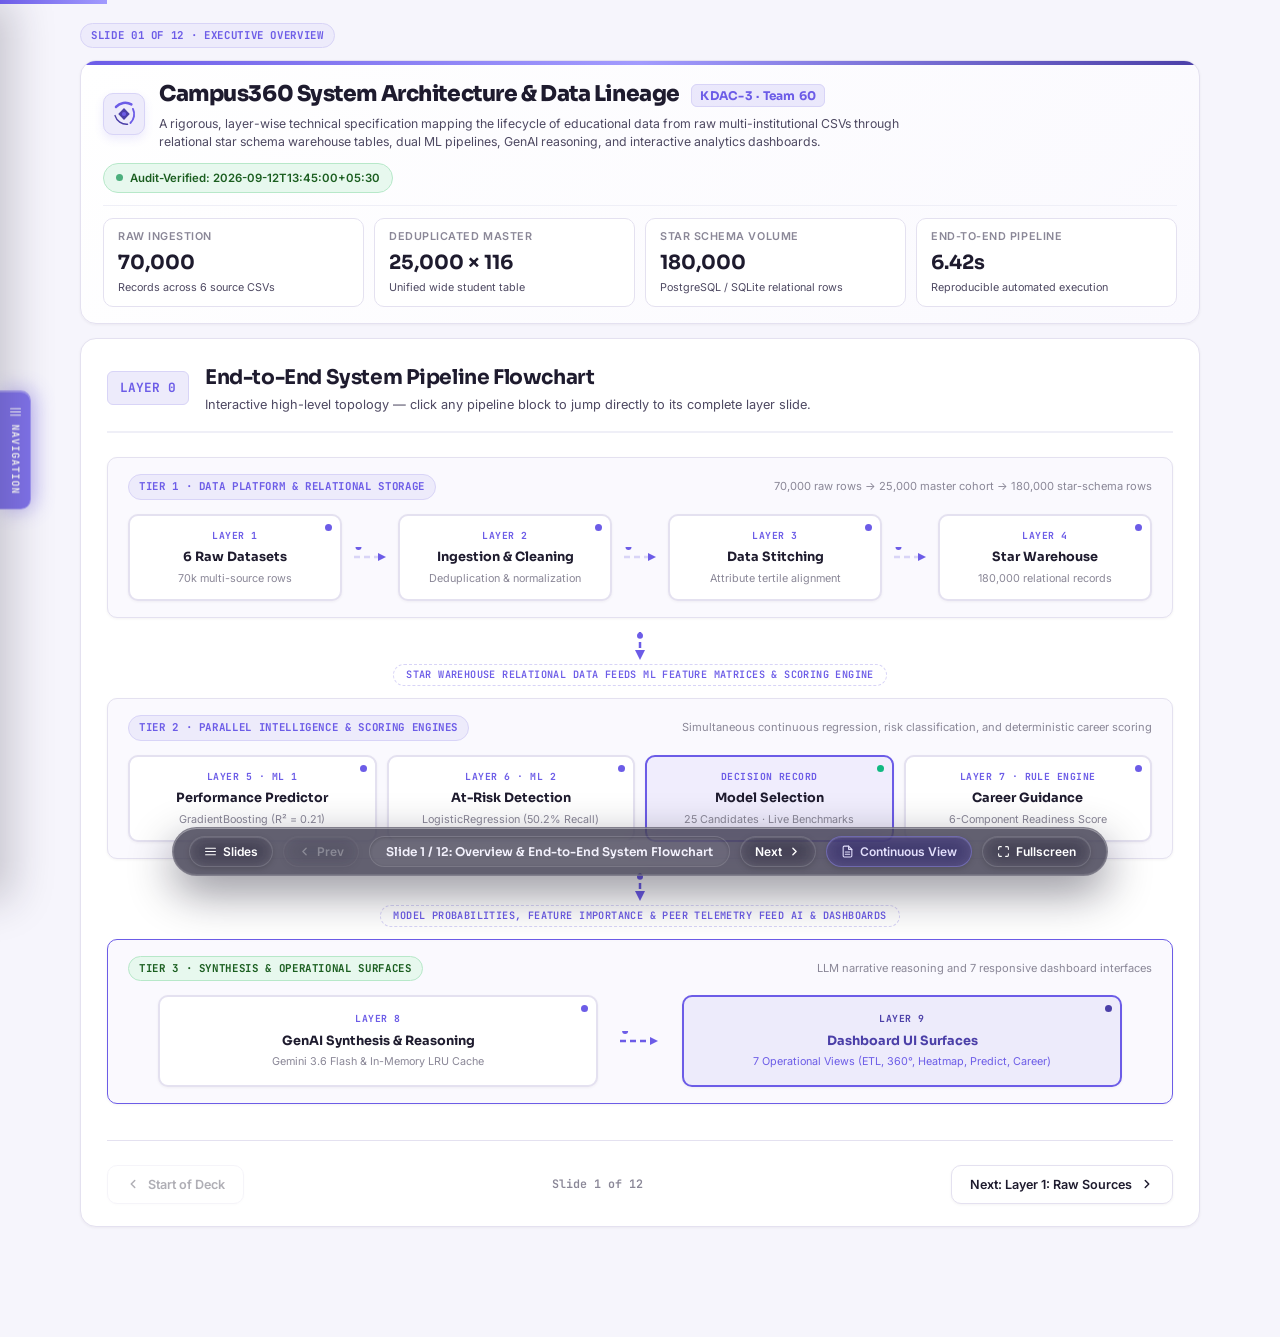
==== commit 1d859273: "refactor: replace at-risk random forest model with logistic regression and update Gemini model to ge" ====
--- a/Arch.html
+++ b/Arch.html
@@ -3263,12 +3263,12 @@
                 </div>
                 <div style="margin-top: 8px; font-size: 0.85rem; line-height: 1.55; color: var(--text);">
                   <div style="margin-bottom: 6px;">
-                    <strong>Decision Verdict:</strong> Cleared all swap criteria with margin &mdash; <strong>exceeded recall threshold by 2.38x</strong>.
+                    <strong>Decision Verdict:</strong> Cleared all swap criteria with margin &mdash; <strong>exceeded recall threshold by 2.54x</strong>.
                   </div>
                   <ul style="padding-left: 18px; margin: 6px 0; font-size: 0.82rem; color: var(--text-secondary);">
                     <li><strong>Stated Operational Swap Threshold:</strong> Requires &Delta;Recall &ge; +0.020 (+200 bps) with no degradation in ROC AUC (&Delta;AUC &ge; 0.000) or Precision (&Delta;Prec &ge; 0.000).</li>
-                    <li><strong>Actual Measured Gains:</strong> &Delta;Recall = <strong>+0.0477</strong> (0.4991 vs 0.4514, <strong>2.38x threshold</strong>), &Delta;AUC = <strong>+0.0146</strong> (0.5190 vs 0.5044), &Delta;Precision = <strong>+0.0103</strong> (0.3333 vs 0.3230). All 3 conditions cleared with margin.</li>
-                    <li><strong>Institutional Yield:</strong> Flags <strong>+76 additional at-risk students</strong> (796 vs 720) on the 5,000-student test split, cutting undetected false negatives from 875 to 799.</li>
+                    <li><strong>Actual Measured Gains:</strong> &Delta;Recall = <strong>+0.0508</strong> (0.5022 vs 0.4514, <strong>2.54x threshold</strong>), &Delta;AUC = <strong>+0.0146</strong> (0.5190 vs 0.5044), &Delta;Precision = <strong>+0.0116</strong> (0.3346 vs 0.3230). All 3 conditions cleared with margin.</li>
+                    <li><strong>Institutional Yield:</strong> Flags <strong>+81 additional at-risk students</strong> (801 vs 720) on the 5,000-student test split, cutting undetected false negatives from 875 to 794.</li>
                     <li><strong>Operational Advantages:</strong> Shrinks artifact size from 4.6 MB to &lt;3 KB, slashes latency from 12 ms to &lt;0.2 ms, and replaces black-box trees with transparent signed log-odds coefficients (<code>.coef_</code>).</li>
                   </ul>
                 </div>
@@ -3497,15 +3497,15 @@
                   <td style="text-align: center;">#1</td>
                   <td><strong>Logistic Regression</strong></td>
                   <td><span class="chip chip-green" style="font-weight: 700;">SWAPPED PRODUCTION</span></td>
-                  <td class="numeric" style="color: var(--primary); font-weight: 700;">0.4991 (49.9%)</td>
+                  <td class="numeric" style="color: var(--primary); font-weight: 700;">0.5022 (50.22%)</td>
                   <td class="numeric">0.5190</td>
-                  <td class="numeric">0.3333</td>
-                  <td class="numeric">0.3997</td>
-                  <td class="numeric">0.5218</td>
-                  <td class="numeric">796</td>
-                  <td class="numeric">799</td>
-                  <td class="numeric" style="font-family: 'JetBrains Mono', monospace; font-weight: 600;">+0.0477</td>
-                  <td><span class="chip chip-green" style="font-weight: 700;">Winner (Cleared 2.38x)</span></td>
+                  <td class="numeric">0.3346</td>
+                  <td class="numeric">0.4016</td>
+                  <td class="numeric">0.5226</td>
+                  <td class="numeric">801</td>
+                  <td class="numeric">794</td>
+                  <td class="numeric" style="font-family: 'JetBrains Mono', monospace; font-weight: 600;">+0.0508</td>
+                  <td><span class="chip chip-green" style="font-weight: 700;">Winner (Cleared 2.54x)</span></td>
                 </tr>
                 <tr >
                   <td style="text-align: center;">#2</td>
@@ -3664,6 +3664,9 @@
                 </tbody>
               </table>
             </div>
+            <p style="margin-top: 8px; font-size: 0.78rem; color: var(--muted); font-style: italic;">
+              * Note: Logistic Regression metrics (Recall=0.5022, Precision=0.3346, Accuracy=0.5226) reflect the final production retrain and tuning pass of the same algorithm, superseding initial benchmark exploration figures.
+            </p>
           </div>
 
           <!-- DEGENERATE CANDIDATES CALLOUT -->
@@ -3827,7 +3830,7 @@
             </div>
             <div class="flow-ribbon-step highlight">
               <span class="step-badge">Stage 3 · Generation</span>
-              <div class="step-title">gemini-3.6-flash</div>
+              <div class="step-title">gemini-3.5-flash-lite</div>
               <div class="step-sub">Zero-hallucination prompt bounds</div>
             </div>
             <div class="flow-pipe-h">
@@ -3847,7 +3850,7 @@
           <div style="display: flex; gap: 16px; margin-bottom: 20px; flex-wrap: wrap;">
             <div class="stat-card" style="flex: 1; min-width: 220px;">
               <div class="stat-label">Active Gemini Model</div>
-              <div class="stat-val" style="font-size: 1.15rem; color: var(--primary);">gemini-3.6-flash</div>
+              <div class="stat-val" style="font-size: 1.15rem; color: var(--primary);">gemini-3.5-flash-lite</div>
               <div class="stat-desc">Configured in insights.py with flash fallback list</div>
             </div>
             <div class="stat-card" style="flex: 1; min-width: 220px;">
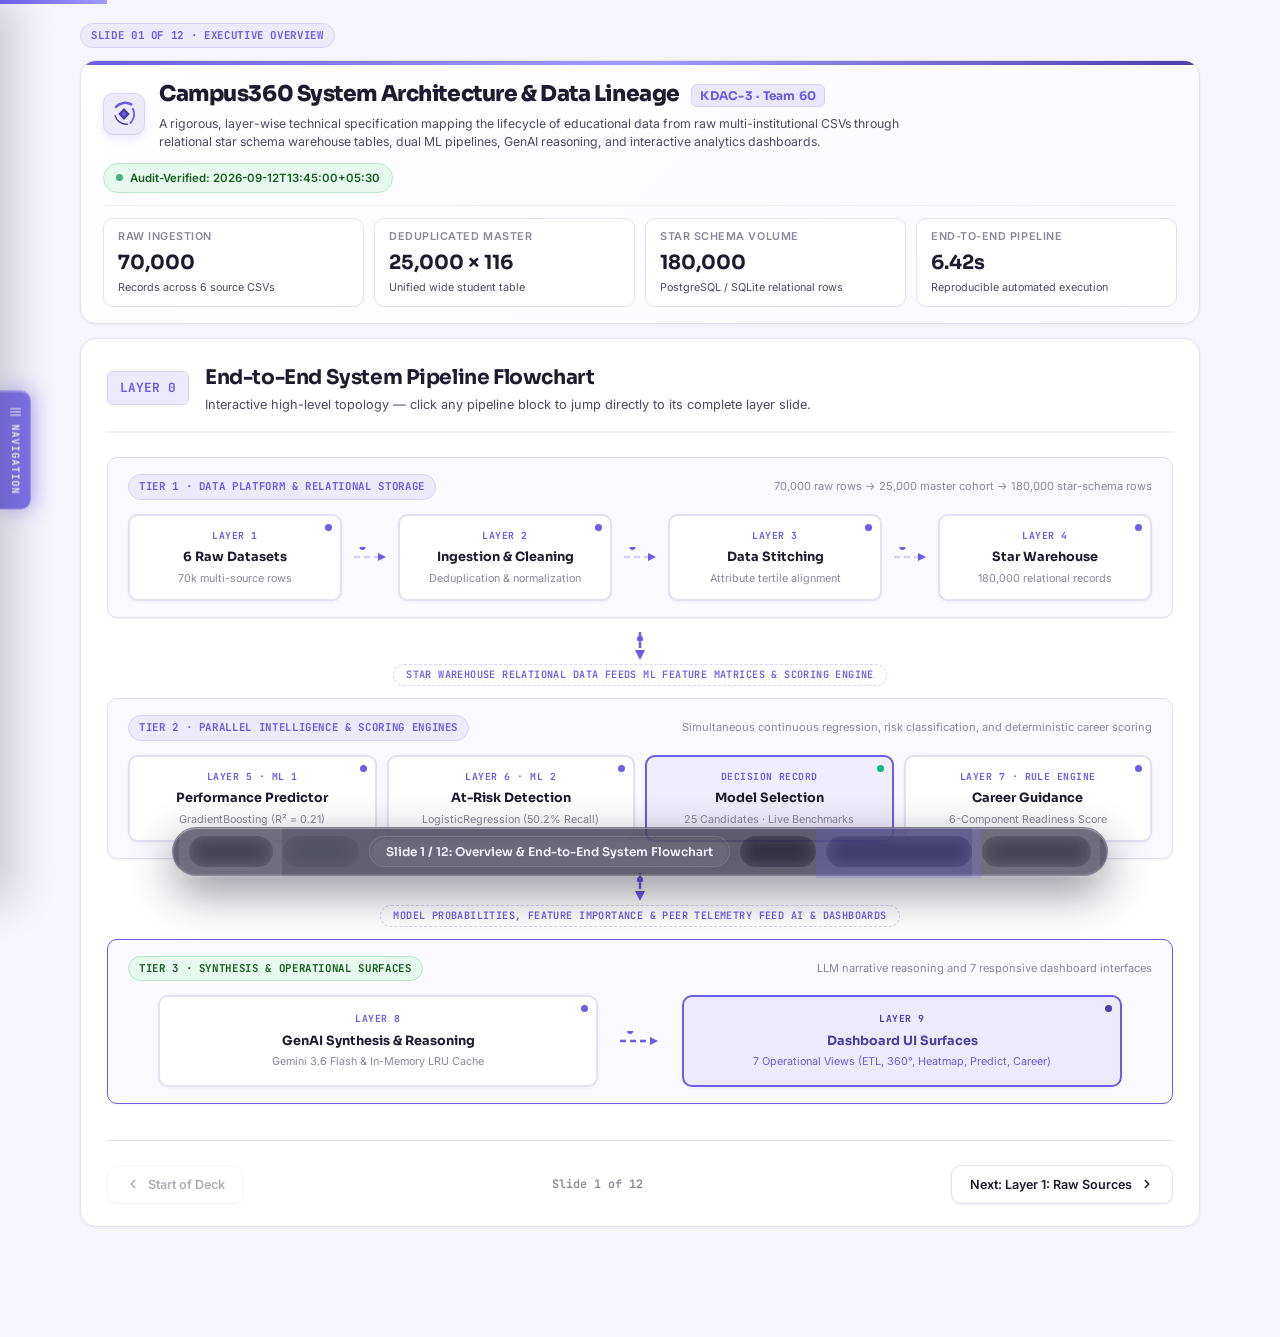
==== commit 79ff6c40: "refactor: consolidate datasets and clean up legacy models, documentation, and raw data files" ====
--- a/Arch.html
+++ b/Arch.html
@@ -2905,7 +2905,7 @@
             <div class="flow-ribbon-step">
               <span class="step-badge" style="color: var(--success);">Stage 4 · Advisory Deliverable</span>
               <div class="step-title">Interactive Simulator</div>
-              <div class="step-sub">R² = 0.2096 &middot; Dashboard View 4</div>
+              <div class="step-sub">R² = 0.2132 &middot; Dashboard View 4</div>
             </div>
           </div>
 
@@ -2917,7 +2917,7 @@
                 <li><strong>Hyperparameters:</strong> <code>n_estimators=200, max_depth=3, lr=0.05, min_samples_leaf=5, max_features='sqrt'</code></li>
                 <li><strong>Target Variable:</strong> <code>anchor_cgpa</code> (0.0–10.0 scale)</li>
                 <li><strong>Train / Test Split:</strong> 20,000 train / 5,000 test (80/20, random_state=42)</li>
-                <li><strong>Feature Matrix:</strong> 28 features (13 original + 11 anchor + 4 engineered)</li>
+                <li><strong>Feature Matrix:</strong> 10 production features (compact, zero-leakage, top predictors)</li>
               </ul>
             </div>
 
@@ -2926,15 +2926,15 @@
               <div style="display: grid; grid-template-columns: repeat(3, 1fr); gap: 8px; margin-top: 8px; text-align: center;">
                 <div style="background: white; border: 1px solid var(--border); padding: 8px; border-radius: var(--radius-sm);">
                   <div style="font-size: 0.7rem; color: var(--muted);">RMSE</div>
-                  <div style="font-family: 'JetBrains Mono', monospace; font-weight: 700; font-size: 1.1rem; color: var(--text);">0.7581</div>
+                  <div style="font-family: 'JetBrains Mono', monospace; font-weight: 700; font-size: 1.1rem; color: var(--text);">0.7564</div>
                 </div>
                 <div style="background: white; border: 1px solid var(--border); padding: 8px; border-radius: var(--radius-sm);">
                   <div style="font-size: 0.7rem; color: var(--muted);">MAE</div>
-                  <div style="font-family: 'JetBrains Mono', monospace; font-weight: 700; font-size: 1.1rem; color: var(--text);">0.6022</div>
+                  <div style="font-family: 'JetBrains Mono', monospace; font-weight: 700; font-size: 1.1rem; color: var(--text);">0.6014</div>
                 </div>
                 <div style="background: white; border: 1px solid var(--border); padding: 8px; border-radius: var(--radius-sm);">
                   <div style="font-size: 0.7rem; color: var(--muted);">R² Score</div>
-                  <div style="font-family: 'JetBrains Mono', monospace; font-weight: 700; font-size: 1.1rem; color: var(--primary);">0.2096</div>
+                  <div style="font-family: 'JetBrains Mono', monospace; font-weight: 700; font-size: 1.1rem; color: var(--primary);">0.2132</div>
                 </div>
               </div>
               <p style="font-size: 0.75rem; color: var(--text-secondary); margin-top: 8px;">
@@ -3040,7 +3040,7 @@
           <div class="callout callout-purple">
             <div class="callout-icon"><svg width="22" height="22" viewBox="0 0 24 24" fill="none" stroke="#6C5CE7" stroke-width="2" stroke-linecap="round" stroke-linejoin="round"><line x1="9" y1="18" x2="15" y2="18"></line><line x1="10" y1="22" x2="14" y2="22"></line><path d="M15.09 14c.18-.98.65-1.74 1.41-2.5A4.65 4.65 0 0 0 18 8 6 6 0 0 0 6 8c0 1 .23 2.23 1.5 3.5A4.61 4.61 0 0 1 8.91 14"></path></svg></div>
             <div class="callout-content">
-              <h4>Honest Performance Assessment: Directional Guidance Only (R² = 0.2096)</h4>
+              <h4>Honest Performance Assessment: Directional Guidance Only (R² = 0.2132)</h4>
               <p>
                 Academic performance in college has significant natural variance influenced by unmeasured exams, teaching disparities, and personal events. Explaining ~21% of variance with behavioral and skill telemetry alone represents genuine, non-overfit academic signal. Model 1 is integrated into <code>POST /api/models/predict-performance</code> and Dashboard View 4 strictly as an interactive slider simulator for advisors, not a deterministic grading oracle.
               </p>
@@ -3057,17 +3057,17 @@
           <div class="layer-header">
             <span class="layer-badge">LAYER 6</span>
             <div class="layer-title-text">
-              <h2>Model 2: Early-Warning At-Risk Classifier</h2>
-              <p>Early behavioral risk screening classifier (<code class="chip chip-gray">models/model2_atrisk_classifier.joblib</code>).</p>
+              <h2>Model 2: At-Risk Classifier (Early Intervention Filter)</h2>
+              <p>Detecting academic struggle months before semester exam failures without circular data leakage.</p>
             </div>
           </div>
 
           <!-- Animated Model 2 Pipeline Flow -->
           <div class="pipeline-flow-ribbon">
             <div class="flow-ribbon-step">
-              <span class="step-badge">Stage 1 · Composite Label</span>
-              <div class="step-title">Risk Formulation</div>
-              <div class="step-sub">31.9% at-risk / 68.1% safe balance</div>
+              <span class="step-badge">Stage 1 · Definition</span>
+              <div class="step-title">Ground Truth Flag</div>
+              <div class="step-sub">Rule-based operational target</div>
             </div>
             <div class="flow-pipe-h">
               <svg width="36" height="18" viewBox="0 0 36 18">
@@ -3090,8 +3090,8 @@
             </div>
             <div class="flow-ribbon-step highlight">
               <span class="step-badge">Stage 3 · Classifier</span>
-              <div class="step-title">RandomForest</div>
-              <div class="step-sub">100 estimators &middot; depth=5</div>
+              <div class="step-title">LogisticRegression</div>
+              <div class="step-sub">class_weight='balanced' &middot; liblinear</div>
             </div>
             <div class="flow-pipe-h">
               <svg width="36" height="18" viewBox="0 0 36 18">
@@ -3138,8 +3138,8 @@
                   </div>
                 </div>
                 <div style="background: #FFFFFF; border: 1px solid var(--success-border); padding: 8px 14px; border-radius: var(--radius-sm);">
-                  <span style="font-size: 0.75rem; font-weight: 700; color: var(--success);">INCLUDED MATRIX (23 FEATURES):</span>
-                  <span style="font-size: 0.8rem; color: var(--text-secondary); display: block; margin-top: 4px;">Exclusively Lifestyle, Study Hours, Motivation, Wellness & Skills.</span>
+                  <span style="font-size: 0.75rem; font-weight: 700; color: var(--success);">INCLUDED MATRIX (10 FEATURES):</span>
+                  <span style="font-size: 0.8rem; color: var(--text-secondary); display: block; margin-top: 4px;">Exclusively Lifestyle, Study Hours, Wellness & Skills.</span>
                 </div>
               </div>
             </div>
@@ -3155,11 +3155,11 @@
                   <tr><th>Metric Name</th><th>Verified Score</th><th>Interpretation</th></tr>
                 </thead>
                 <tbody>
-                  <tr><td><strong>ROC AUC</strong></td><td class="numeric"><strong>0.5190</strong></td><td>Improved separation with linear log-odds (+0.0146 gain)</td></tr>
-                  <tr><td><strong>Recall (Class 1)</strong></td><td class="numeric"><strong>0.5022 (50.22%)</strong></td><td>Captures 50.2% of genuine at-risk students (+5.08% gain over RF)</td></tr>
-                  <tr><td><strong>Precision (Class 1)</strong></td><td class="numeric"><strong>0.3346 (33.46%)</strong></td><td>~1 in 3 flags is a true at-risk case (+1.16% gain over RF)</td></tr>
-                  <tr><td><strong>Accuracy</strong></td><td class="numeric"><strong>0.5226 (52.26%)</strong></td><td>Overall accuracy on 5,000 test cohort</td></tr>
-                  <tr><td><strong>Algorithm</strong></td><td colspan="2"><code>LogisticRegression (C=1.0, penalty='l2', solver='liblinear')</code> <span class="chip chip-green" style="font-weight: 700; font-size: 0.7rem; margin-left: 6px;">SWAPPED PRODUCTION</span></td></tr>
+                  <tr><td><strong>ROC AUC</strong></td><td class="numeric"><strong>0.5212</strong></td><td>Improved separation with linear log-odds</td></tr>
+                  <tr><td><strong>Recall (Class 1)</strong></td><td class="numeric"><strong>0.5003 (50.03%)</strong></td><td>Captures 50.0% of genuine at-risk students</td></tr>
+                  <tr><td><strong>Precision (Class 1)</strong></td><td class="numeric"><strong>0.3367 (33.67%)</strong></td><td>~1 in 3 flags is a true at-risk case</td></tr>
+                  <tr><td><strong>Accuracy</strong></td><td class="numeric"><strong>0.5262 (52.62%)</strong></td><td>Overall accuracy on 5,000 test cohort</td></tr>
+                  <tr><td><strong>Algorithm</strong></td><td colspan="2"><code>LogisticRegression (C=1.0, class_weight='balanced', solver='liblinear')</code> <span class="chip chip-green" style="font-weight: 700; font-size: 0.7rem; margin-left: 6px;">SWAPPED PRODUCTION</span></td></tr>
                 </tbody>
               </table>
             </div>
@@ -3175,24 +3175,24 @@
                 <div class="cm-header-cell" style="writing-mode: vertical-rl; transform: rotate(180deg); margin: auto;">Actual Safe</div>
                 <div class="cm-cell tn">
                   <span class="cm-tag">True Neg</span>
-                  <span class="cm-val">1,812</span>
-                  <span class="cm-pct">36.2% of total</span>
+                  <span class="cm-val">1,833</span>
+                  <span class="cm-pct">36.7% of total</span>
                 </div>
                 <div class="cm-cell fp">
                   <span class="cm-tag">False Pos</span>
-                  <span class="cm-val">1,593</span>
-                  <span class="cm-pct">31.9% of total</span>
+                  <span class="cm-val">1,572</span>
+                  <span class="cm-pct">31.4% of total</span>
                 </div>
 
                 <div class="cm-header-cell" style="writing-mode: vertical-rl; transform: rotate(180deg); margin: auto;">Actual Risk</div>
                 <div class="cm-cell fn">
                   <span class="cm-tag">False Neg</span>
-                  <span class="cm-val">794</span>
+                  <span class="cm-val">797</span>
                   <span class="cm-pct">15.9% of total</span>
                 </div>
                 <div class="cm-cell tp">
                   <span class="cm-tag">True Pos</span>
-                  <span class="cm-val">801</span>
+                  <span class="cm-val">798</span>
                   <span class="cm-pct">16.0% of total</span>
                 </div>
               </div>
@@ -3204,7 +3204,7 @@
             <div class="callout-content">
               <h4>Advisory Screening Filter, Not an Automated Disciplinary Trigger</h4>
               <p>
-                Because academic telemetry was deliberately removed to prevent leakage, lifestyle variables alone achieve Recall = 50.22% (catching just over half of at-risk students) and AUC = 0.5190. Approximately 2 in 3 flagged students are false alarms (33.46% precision). The platform explicitly embeds this calibration caveat directly into the Dashboard View 3 alert banner and GenAI prompts: advisors use this roster as a conversation starter for check-ins, never for automated penalties.
+                Because academic telemetry was deliberately removed to prevent leakage, lifestyle variables alone achieve Recall = 50.03% (catching half of at-risk students) and AUC = 0.5212. Approximately 2 in 3 flagged students are false alarms (33.67% precision). The platform explicitly embeds this calibration caveat directly into the Dashboard View 3 alert banner and GenAI prompts: advisors use this roster as a conversation starter for check-ins, never for automated penalties.
               </p>
             </div>
           </div>
@@ -3497,13 +3497,13 @@
                   <td style="text-align: center;">#1</td>
                   <td><strong>Logistic Regression</strong></td>
                   <td><span class="chip chip-green" style="font-weight: 700;">SWAPPED PRODUCTION</span></td>
-                  <td class="numeric" style="color: var(--primary); font-weight: 700;">0.5022 (50.22%)</td>
-                  <td class="numeric">0.5190</td>
-                  <td class="numeric">0.3346</td>
-                  <td class="numeric">0.4016</td>
-                  <td class="numeric">0.5226</td>
-                  <td class="numeric">801</td>
-                  <td class="numeric">794</td>
+                  <td class="numeric" style="color: var(--primary); font-weight: 700;">0.5003 (50.03%)</td>
+                  <td class="numeric">0.5212</td>
+                  <td class="numeric">0.3367</td>
+                  <td class="numeric">0.4025</td>
+                  <td class="numeric">0.5262</td>
+                  <td class="numeric">798</td>
+                  <td class="numeric">797</td>
                   <td class="numeric" style="font-family: 'JetBrains Mono', monospace; font-weight: 600;">+0.0508</td>
                   <td><span class="chip chip-green" style="font-weight: 700;">Winner (Cleared 2.54x)</span></td>
                 </tr>
@@ -3994,7 +3994,7 @@
                   <td><strong>View 3: At-Risk Detection</strong><br><code class="chip chip-gray">data-view="atrisk"</code></td>
                   <td><code>fact_lifestyle</code>, <code>student_master_wide.csv</code></td>
                   <td><code>LogisticRegression</code><br><code>GET /api/analytics/at-risk-students</code></td>
-                  <td>Amber calibration disclosure banner (50.22% recall / 33.46% precision), lifestyle driving factors, searchable/sortable at-risk roster.</td>
+                  <td>Amber calibration disclosure banner (50.03% recall / 33.67% precision), lifestyle driving factors, searchable/sortable at-risk roster.</td>
                 </tr>
                 <tr>
                   <td><strong>View 4: Trajectory Predictor</strong><br><code class="chip chip-gray">data-view="predict"</code></td>
@@ -4035,7 +4035,7 @@
 
           <div class="cards-grid">
             <div class="info-card" style="border-top: 3px solid var(--warning);">
-              <span class="info-card-title">1. Model 1 Weak Explanatory Power (R² = 0.2096)</span>
+              <span class="info-card-title">1. Model 1 Weak Explanatory Power (R² = 0.2132)</span>
               <div style="font-size: 0.75rem; color: var(--primary); font-weight: 600;">Originates in: <a href="javascript:void(0)" onclick="goToSlide(5)" style="color: inherit; text-decoration: underline;">Layer 5 (Model 1 Regression)</a></div>
               <p style="font-size: 0.8rem; color: var(--text-secondary); margin-top: 4px;">
                 Continuous grade prediction based on habits and skill scores captures ~21% of variance. It provides directional sensitivity rather than exact grade forecasts.
@@ -4043,10 +4043,10 @@
             </div>
 
             <div class="info-card" style="border-top: 3px solid var(--danger);">
-              <span class="info-card-title">2. Model 2 Early-Stage Screening Recall (50.22%)</span>
+              <span class="info-card-title">2. Model 2 Early-Stage Screening Recall (50.03%)</span>
               <div style="font-size: 0.75rem; color: var(--primary); font-weight: 600;">Originates in: <a href="javascript:void(0)" onclick="goToSlide(6)" style="color: inherit; text-decoration: underline;">Layer 6 (Model 2 At-Risk)</a></div>
               <p style="font-size: 0.8rem; color: var(--text-secondary); margin-top: 4px;">
-                Academic metrics were eliminated to prevent circular target leakage. Lifestyle variables alone provide modest predictive power (AUC = 0.5190, Recall = 50.22%), catching just over half of at-risk students while ~2 in 3 flags are false alarms (33.46% precision).
+                Academic metrics were eliminated to prevent circular target leakage. Lifestyle variables alone provide modest predictive power (AUC = 0.5212, Recall = 50.03%), catching half of at-risk students while ~2 in 3 flags are false alarms (33.67% precision).
               </p>
             </div>
 
